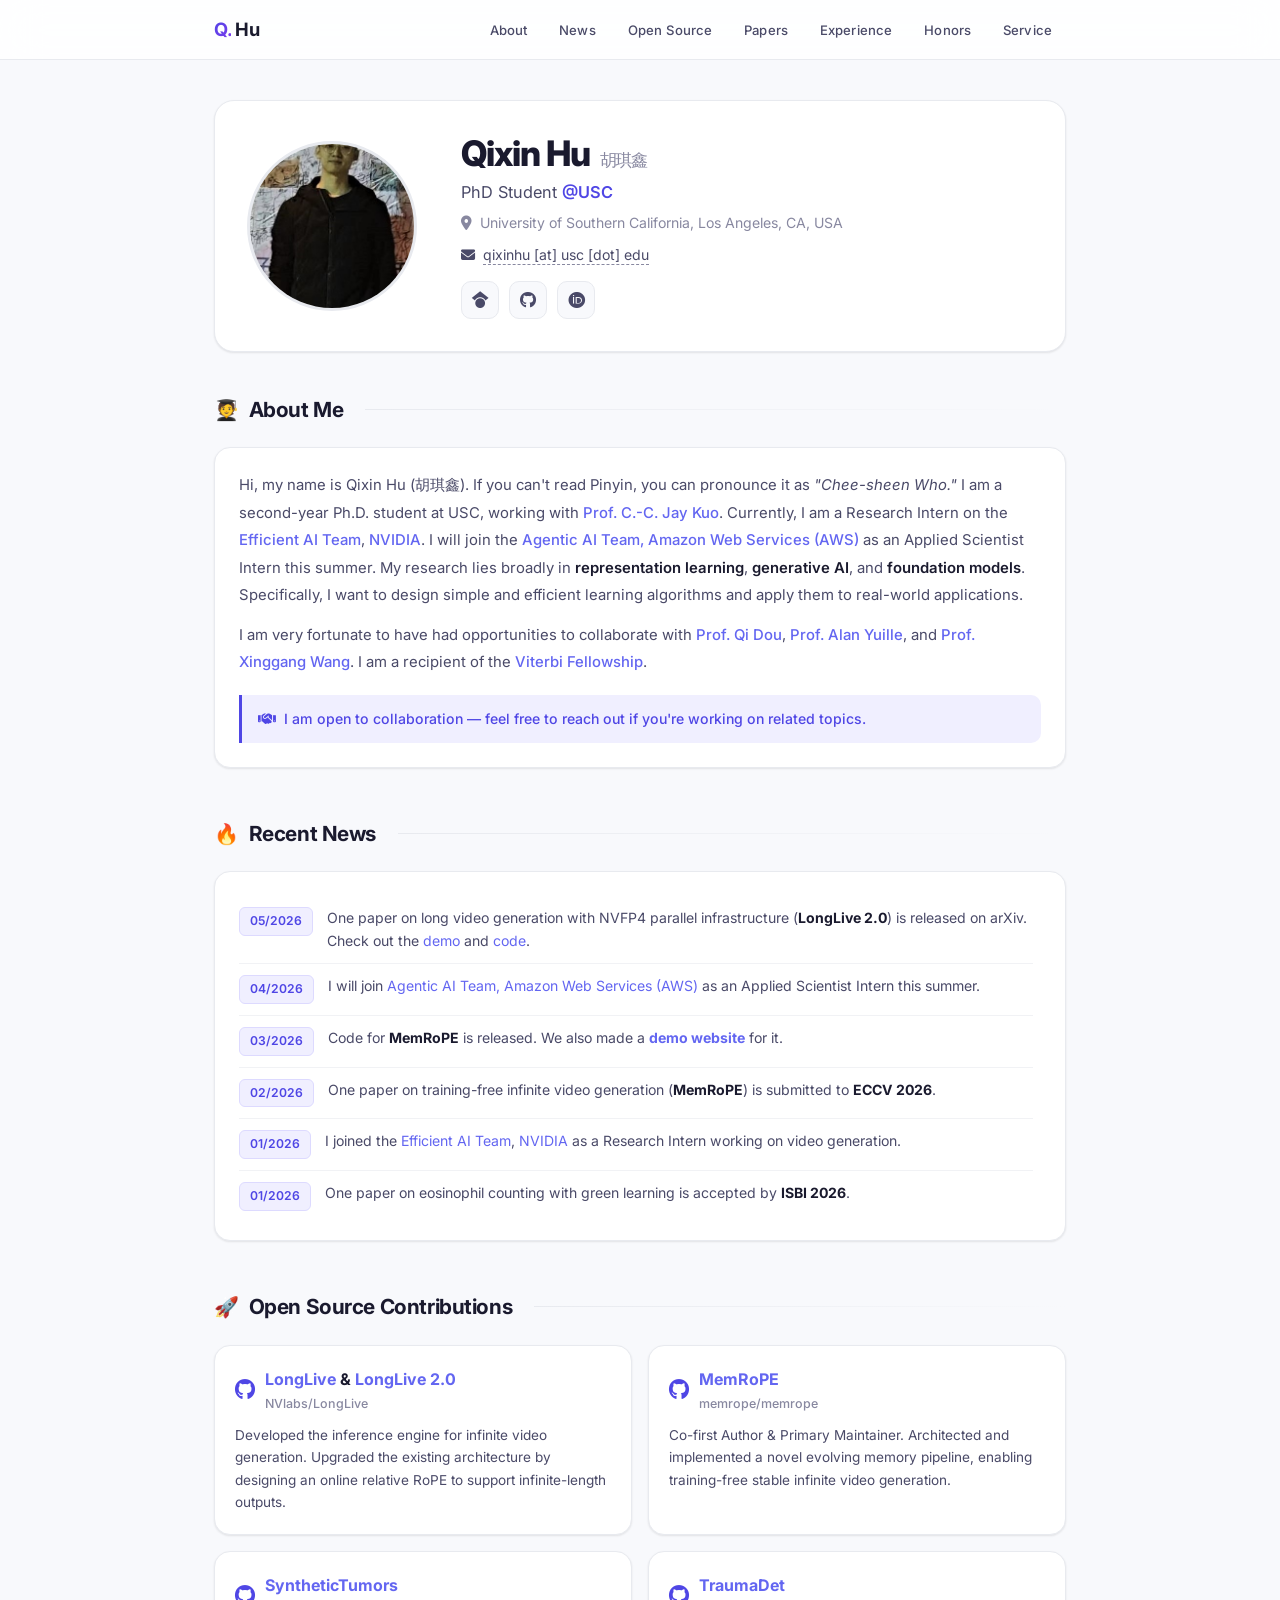
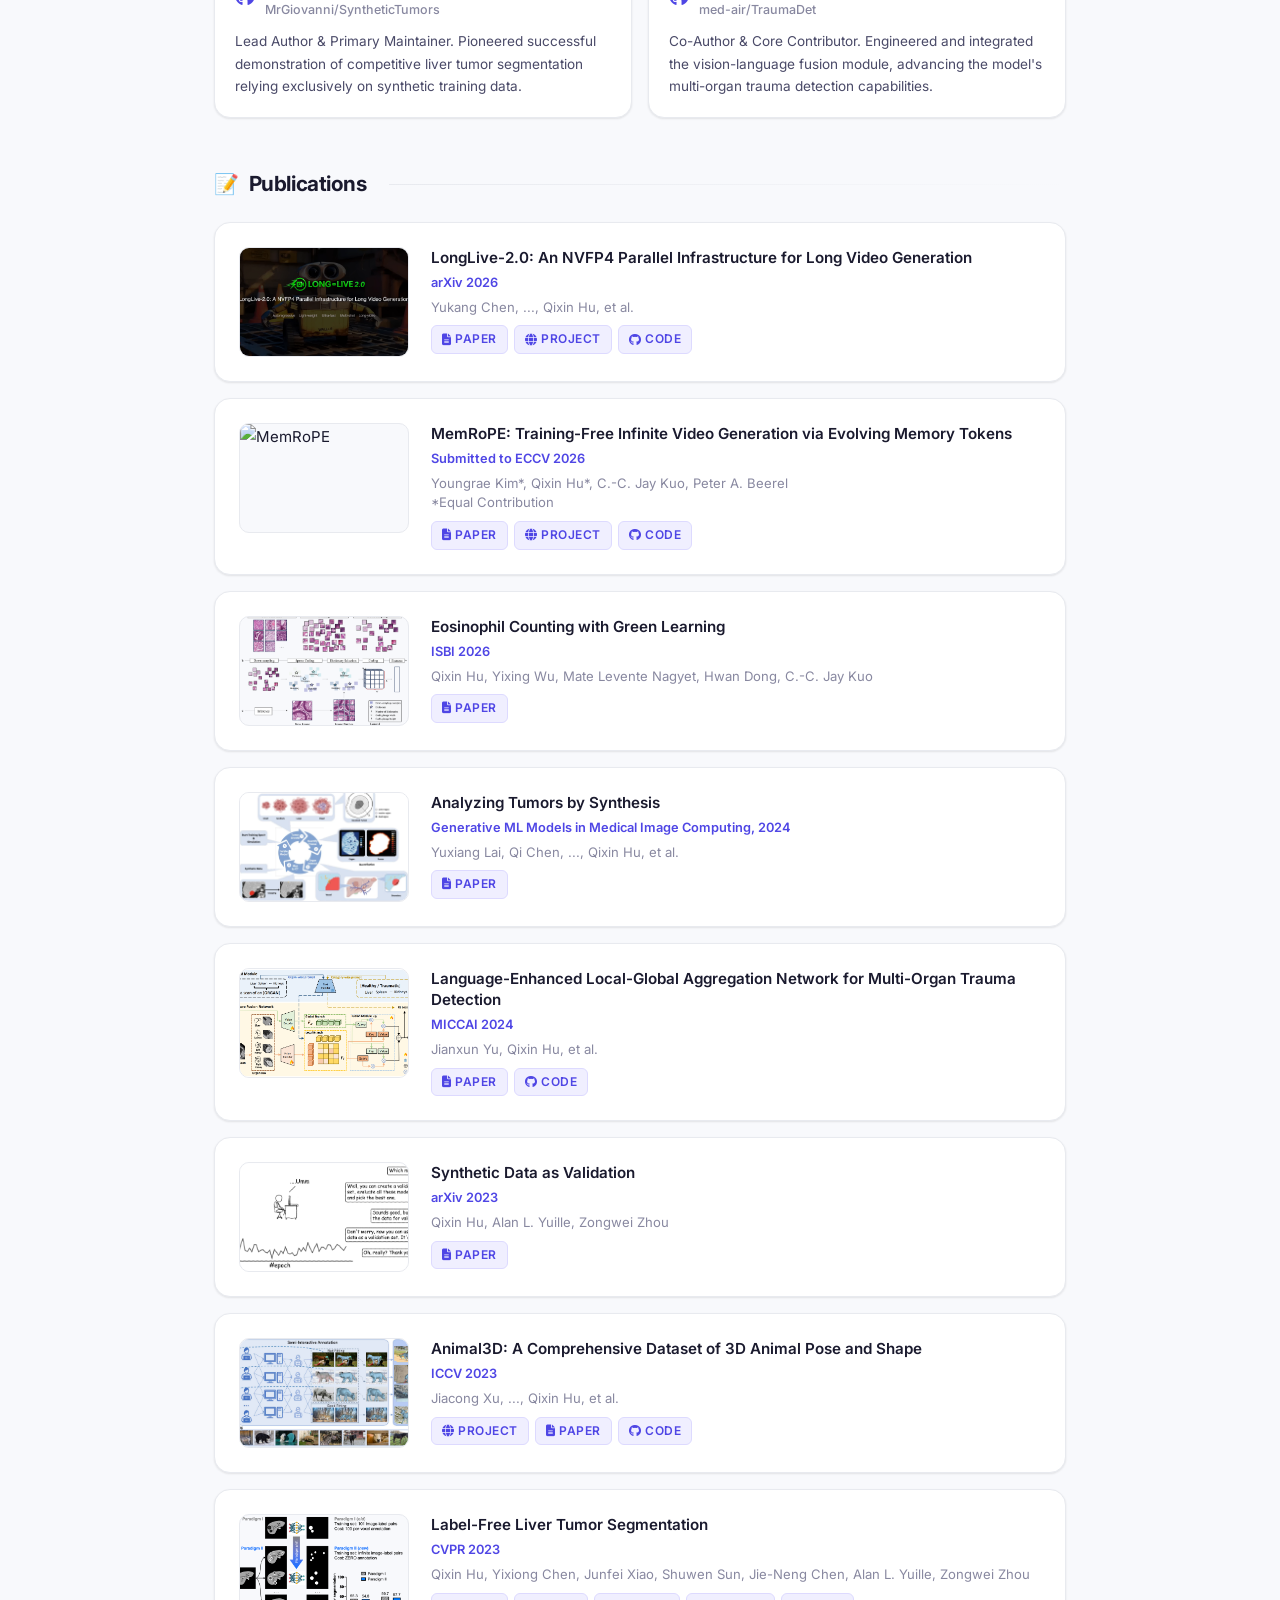
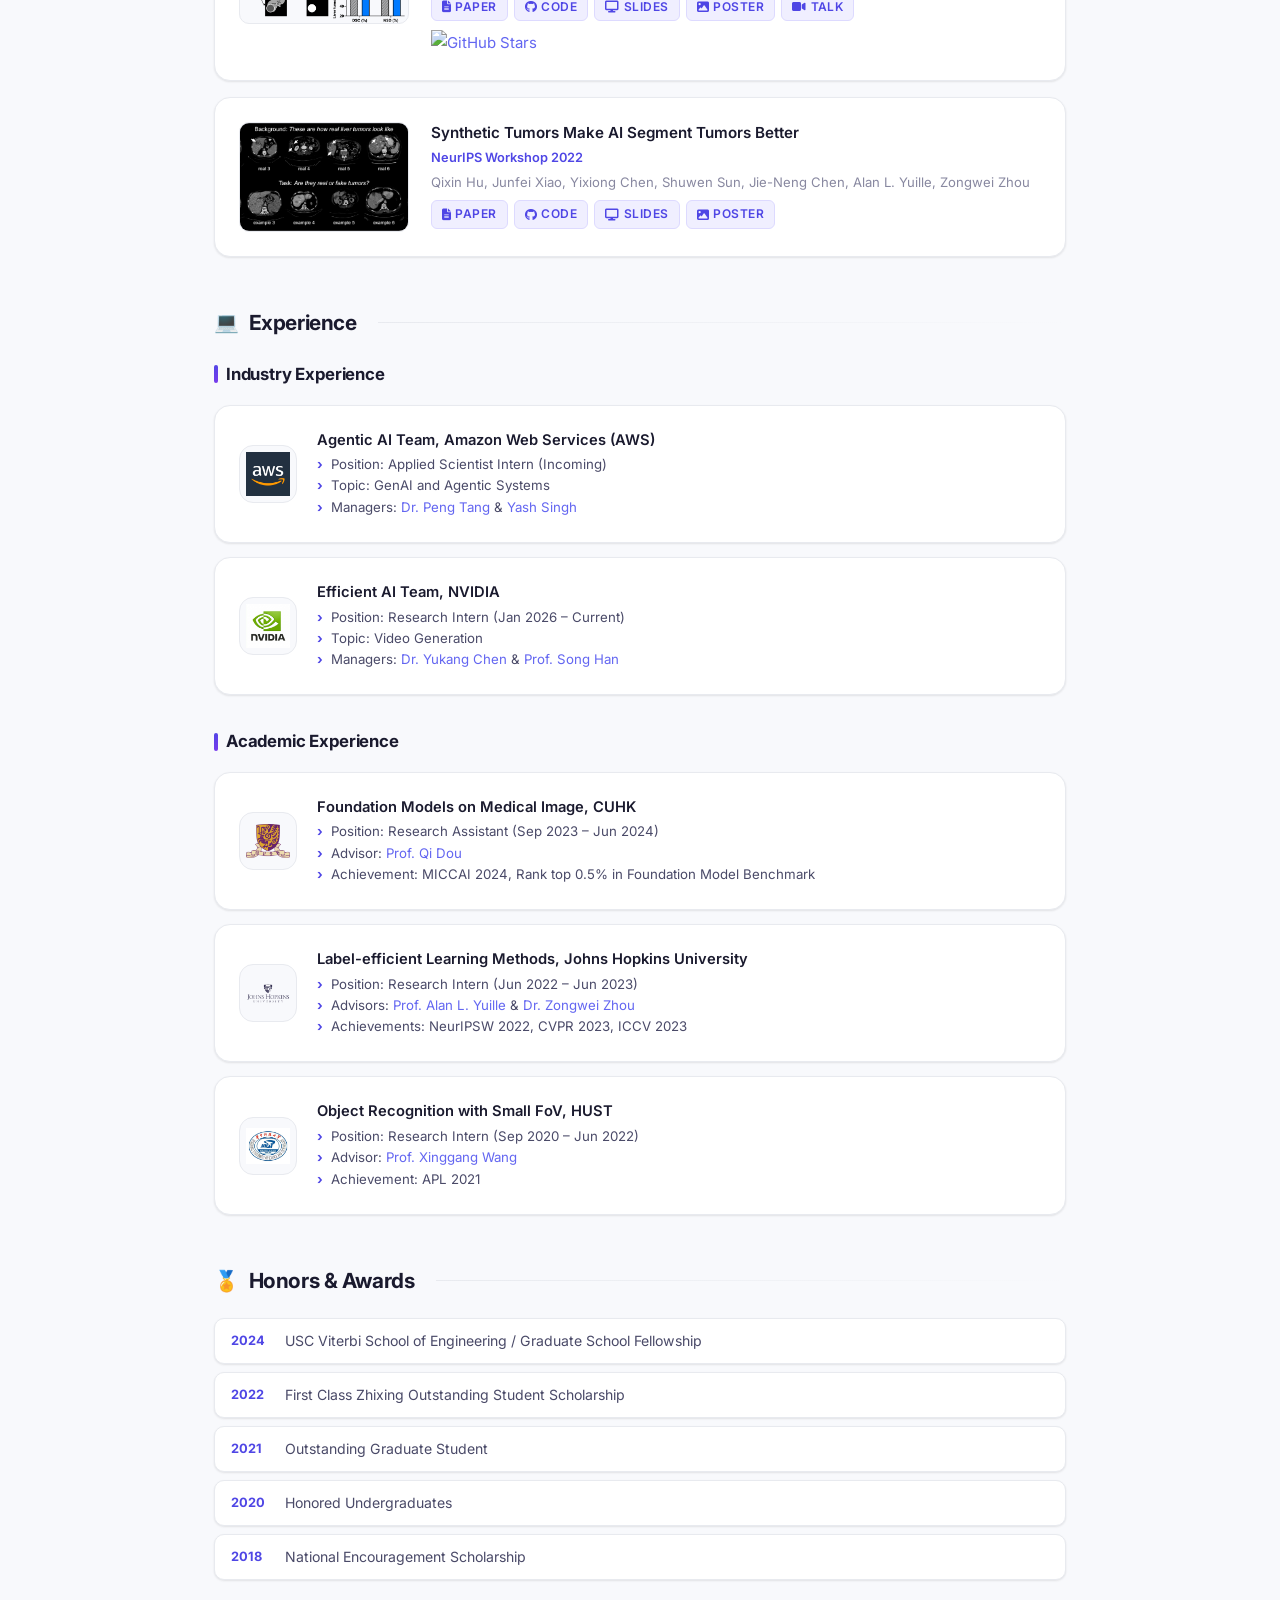
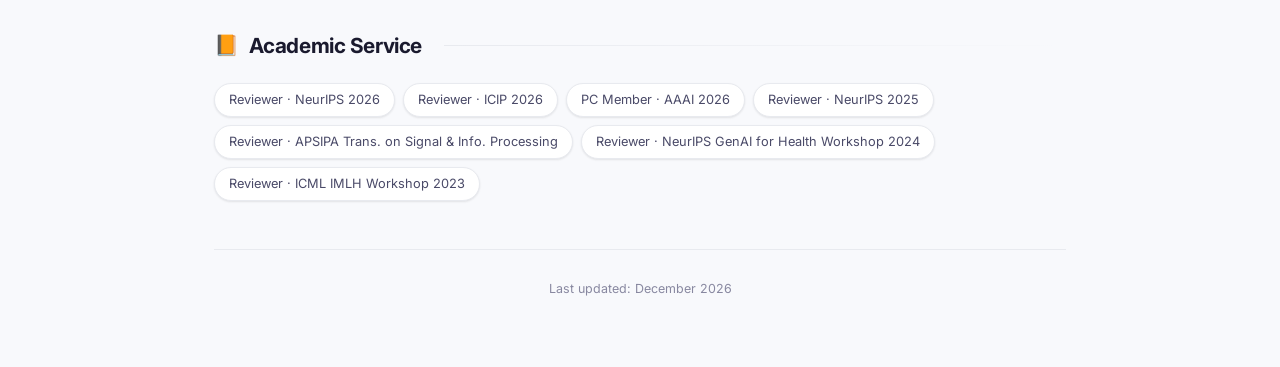
==== index.html @ 75cb8d2a "add LongLive 2.0 to publications, news, and open source Co-Authored-By: Claude Opus 4.7 (1M context)" ====
<!DOCTYPE html>
<html lang="en">

<head>
  <meta charset="UTF-8">
  <meta name="viewport" content="width=device-width, initial-scale=1.0">
  <meta name="google-site-verification" content="w0bXEdhKLOTm7uAHLI6xGfBpJs1huV9Wgl0i_ABXYN8">
  <meta name="keywords" content="胡琪鑫, QIXIN HU, Qixin Hu, qixin hu, Qixin HU,
    约翰霍普金斯大学, Johns Hopkins University, JHU,
    华中科技大学, 华中科技, 华科, Huazhong University of Science and Technology, HUST,
    香港中文大学, 港中文, 中大, The Chinese University of Hong Kong, CUHK,
    南加州大学, 南加州, University of Southern California, USC,
    Los Angeles, CA, USA">
  <meta name="description"
    content="Qixin Hu — PhD Student at USC. Research in representation learning, generative AI, and foundation models.">

  <title>Qixin Hu | 胡琪鑫</title>

  <link rel="icon" type="image/x-icon" href="./assets/images/favicon.ico">
  <link rel="shortcut icon" type="image/x-icon" href="./assets/images/favicon.ico">
  <link rel="stylesheet" href="./assets/css/style.css">
  <link rel="stylesheet" href="https://cdnjs.cloudflare.com/ajax/libs/font-awesome/6.5.1/css/all.min.css">
</head>

<body>

  <!-- ===== NAVIGATION ===== -->
  <nav class="nav">
    <div class="nav-inner">
      <a href="#" class="nav-logo"><span>Q.</span> Hu</a>
      <ul class="nav-links">
        <li><a href="#about">About</a></li>
        <li><a href="#news">News</a></li>
        <li><a href="#opensource">Open Source</a></li>
        <li><a href="#publications">Papers</a></li>
        <li><a href="#experience">Experience</a></li>
        <li><a href="#honors">Honors</a></li>
        <li><a href="#service">Service</a></li>
      </ul>
    </div>
  </nav>

  <!-- ===== MAIN CONTENT ===== -->
  <div class="container">

    <!-- ===== HERO ===== -->
    <header class="hero fade-in">
      <div class="hero-photo-wrapper">
        <img src="./assets/images/me.jpg" alt="Qixin Hu" class="hero-photo">
      </div>
      <div class="hero-info">
        <h1 class="hero-name">Qixin Hu <span class="hero-name-cn">胡琪鑫</span></h1>
        <p class="hero-title">PhD Student <a href="https://viterbischool.usc.edu/" target="_blank">@USC</a></p>
        <p class="hero-affiliation"><i class="fa-solid fa-location-dot"></i>&nbsp; University of Southern California,
          Los Angeles, CA, USA</p>
        <p class="hero-email"><i class="fa-solid fa-envelope"></i>&nbsp; <a href="mailto:qixinhu@usc.edu">qixinhu [at]
            usc [dot] edu</a></p>

        <div class="social-links">
          <a href="https://scholar.google.com/citations?user=EqD5GP8AAAAJ&hl=zh-CN&oi=ao" target="_blank"
            title="Google Scholar">
            <i class="fa-brands fa-google-scholar"></i>
          </a>
          <a href="https://github.com/qixinhu11" target="_blank" title="GitHub">
            <i class="fa-brands fa-github"></i>
          </a>
          <a href="https://orcid.org/0000-0002-7374-2000" target="_blank" title="ORCID">
            <i class="fa-brands fa-orcid"></i>
          </a>
        </div>
      </div>
    </header>

    <!-- ===== ABOUT ME ===== -->
    <section id="about" class="fade-in">
      <h2 class="section-title"><span class="emoji">🧑‍🎓</span> About Me</h2>
      <div class="glass-card">
        <p class="about-text">
          Hi, my name is Qixin Hu (胡琪鑫). If you can't read Pinyin, you can pronounce it as <em>"Chee-sheen Who."</em>
          I am a second-year Ph.D. student at USC, working with
          <strong><a href="https://viterbi.usc.edu/directory/faculty/Kuo/Chung-Chieh" target="_blank">Prof. C.-C. Jay
              Kuo</a></strong>.
          Currently, I am a Research Intern on the <a href="https://research.nvidia.com/labs/eai/"
            target="_blank">Efficient AI Team</a>, <a href="https://www.nvidia.com/" target="_blank">NVIDIA</a>.
          I will join the <strong><a href="https://aws.amazon.com/" target="_blank">Agentic AI Team, Amazon Web Services
              (AWS)</a></strong> as an Applied Scientist Intern this summer.
          My research lies broadly in <strong>representation learning</strong>, <strong>generative AI</strong>, and
          <strong>foundation models</strong>.
          Specifically, I want to design simple and efficient learning algorithms and apply them to real-world
          applications.
        </p>
        <p class="about-text" style="margin-top: 12px;">
          I am very fortunate to have had opportunities to collaborate with
          <strong><a href="https://www.cse.cuhk.edu.hk/~qdou/" target="_blank">Prof. Qi Dou</a></strong>,
          <strong><a href="https://www.cs.jhu.edu/~ayuille/" target="_blank">Prof. Alan Yuille</a></strong>, and
          <strong><a href="https://xwcv.github.io/" target="_blank">Prof. Xinggang Wang</a></strong>.
          I am a recipient of the <strong><a href="https://graduateschool.usc.edu/fellowships/" target="_blank">Viterbi
              Fellowship</a></strong>.
        </p>
        <div class="collaboration-note">
          <i class="fa-solid fa-handshake"></i>&nbsp; I am open to collaboration — feel free to reach out if you're
          working on related topics.
        </div>
      </div>
    </section>

    <!-- ===== NEWS ===== -->
    <section id="news" class="fade-in">
      <h2 class="section-title"><span class="emoji">🔥</span> Recent News</h2>
      <div class="glass-card">
        <div class="news-list stagger">
          <div class="news-item">
            <span class="news-date">05/2026</span>
            <span class="news-content">One paper on long video generation with NVFP4 parallel infrastructure
              (<strong>LongLive 2.0</strong>) is released on arXiv. Check out the
              <a href="https://nvlabs.github.io/LongLive/LongLive2" target="_blank">demo</a> and
              <a href="https://github.com/NVlabs/LongLive" target="_blank">code</a>.</span>
          </div>
          <div class="news-item">
            <span class="news-date">04/2026</span>
            <span class="news-content">I will join <a href="https://aws.amazon.com/" target="_blank">Agentic AI
                Team, Amazon Web Services (AWS)</a> as an Applied Scientist Intern this summer.</span>
          </div>
          <div class="news-item">
            <span class="news-date">03/2026</span>
            <span class="news-content"> Code for <strong>MemRoPE</strong> is released. We also made a <strong><a
                  href="https://memrope.github.io/" target="_blank">demo website</a></strong> for it.</span>
          </div>

          <div class="news-item">
            <span class="news-date">02/2026</span>
            <span class="news-content">One paper on training-free infinite video generation (<strong>MemRoPE</strong>)
              is submitted to <strong>ECCV 2026</strong>.</span>
          </div>
          <div class="news-item">
            <span class="news-date">01/2026</span>
            <span class="news-content">I joined the <a href="https://research.nvidia.com/labs/eai/"
                target="_blank">Efficient AI Team</a>, <a href="https://www.nvidia.com/" target="_blank">NVIDIA</a> as a
              Research Intern working on video generation.</span>
          </div>
          <div class="news-item">
            <span class="news-date">01/2026</span>
            <span class="news-content">One paper on eosinophil counting with green learning is accepted by <strong>ISBI
                2026</strong>.</span>
          </div>
          <div class="news-item">
            <span class="news-date">08/2025</span>
            <span class="news-content">I will serve as the Program Committee of <strong>AAAI 2026</strong>.</span>
          </div>
          <div class="news-item">
            <span class="news-date">05/2025</span>
            <span class="news-content">I will serve as a Reviewer of <strong>NeurIPS 2025</strong>.</span>
          </div>
          <div class="news-item">
            <span class="news-date">03/2025</span>
            <span class="news-content">I will serve as a Reviewer of <strong>APSIPA Transactions on Signal and
                Information Processing</strong>.</span>
          </div>
          <div class="news-item">
            <span class="news-date">12/2024</span>
            <span class="news-content">One paper accepted by <strong>Generative Machine Learning Models in Medical Image
                Computing</strong>.</span>
          </div>
          <div class="news-item">
            <span class="news-date">08/2024</span>
            <span class="news-content">Awarded <a href="https://graduateschool.usc.edu/fellowships/"
                target="_blank"><strong>Viterbi Fellowship</strong></a>.</span>
          </div>
          <div class="news-item">
            <span class="news-date">06/2024</span>
            <span class="news-content">One paper on multi-organ trauma detection via VLM accepted by <strong>MICCAI
                2024</strong>.</span>
          </div>
          <div class="news-item">
            <span class="news-date">07/2023</span>
            <span class="news-content">I will serve as a Reviewer of <strong>ICML Workshop 2023</strong>.</span>
          </div>
          <div class="news-item">
            <span class="news-date">06/2023</span>
            <span class="news-content">One paper on 3D animal datasets accepted by <strong>ICCV 2023</strong>.</span>
          </div>
          <div class="news-item">
            <span class="news-date">04/2023</span>
            <span class="news-content">Code for <a href="https://github.com/MrGiovanni/SyntheticTumors"
                target="_blank"><strong>Synthetic Tumors</strong></a> is released.</span>
          </div>
          <div class="news-item">
            <span class="news-date">03/2023</span>
            <span class="news-content">One paper on label-free liver tumor segmentation accepted by <strong>CVPR
                2023</strong>.</span>
          </div>
        </div>
      </div>
    </section>

    <!-- ===== OPEN SOURCE CONTRIBUTIONS ===== -->
    <section id="opensource" class="fade-in">
      <h2 class="section-title"><span class="emoji">🚀</span> Open Source Contributions</h2>
      <div class="oss-grid stagger">

        <div class="glass-card oss-card">
          <div class="oss-header">
            <i class="fa-brands fa-github oss-icon"></i>
            <div>
              <div class="oss-name"><a href="https://github.com/NVlabs/LongLive" target="_blank">LongLive</a> &amp;
                <a href="https://nvlabs.github.io/LongLive/LongLive2" target="_blank">LongLive 2.0</a>
              </div>
              <div class="oss-repo"><a href="https://github.com/NVlabs/LongLive" target="_blank">NVlabs/LongLive</a>
              </div>
            </div>
          </div>
          <p class="oss-desc">Developed the inference engine for infinite video generation. Upgraded the existing
            architecture by designing an online relative RoPE to support infinite-length outputs.</p>
        </div>

        <div class="glass-card oss-card">
          <div class="oss-header">
            <i class="fa-brands fa-github oss-icon"></i>
            <div>
              <div class="oss-name"><a href="https://memrope.github.io" target="_blank">MemRoPE</a></div>
              <div class="oss-repo"><a href="https://github.com/YoungRaeKimm/MemRoPE"
                  target="_blank">memrope/memrope</a>
              </div>
            </div>
          </div>
          <p class="oss-desc">Co-first Author &amp; Primary Maintainer. Architected and implemented a novel evolving
            memory pipeline, enabling training-free stable infinite video generation.</p>
        </div>

        <div class="glass-card oss-card">
          <div class="oss-header">
            <i class="fa-brands fa-github oss-icon"></i>
            <div>
              <div class="oss-name"><a href="https://github.com/MrGiovanni/SyntheticTumors"
                  target="_blank">SyntheticTumors</a></div>
              <div class="oss-repo"><a href="https://github.com/MrGiovanni/SyntheticTumors"
                  target="_blank">MrGiovanni/SyntheticTumors</a></div>
            </div>
          </div>
          <p class="oss-desc">Lead Author &amp; Primary Maintainer. Pioneered successful demonstration of
            competitive liver tumor segmentation relying exclusively on synthetic training data.</p>
        </div>

        <div class="glass-card oss-card">
          <div class="oss-header">
            <i class="fa-brands fa-github oss-icon"></i>
            <div>
              <div class="oss-name"><a href="https://github.com/med-air/TraumaDet" target="_blank">TraumaDet</a></div>
              <div class="oss-repo"><a href="https://github.com/med-air/TraumaDet" target="_blank">med-air/TraumaDet</a>
              </div>
            </div>
          </div>
          <p class="oss-desc">Co-Author &amp; Core Contributor. Engineered and integrated the vision-language fusion
            module, advancing the model's multi-organ trauma detection capabilities.</p>
        </div>

      </div>
    </section>

    <!-- ===== PUBLICATIONS ===== -->
    <section id="publications" class="fade-in">
      <h2 class="section-title"><span class="emoji">📝</span> Publications</h2>
      <div class="pub-grid stagger">

        <!-- Pub: LongLive 2.0 -->
        <div class="glass-card">
          <div class="pub-card">
            <div class="pub-image-wrapper">
              <img src="assets/images/project/longlive2.0.png" alt="LongLive 2.0">
            </div>
            <div class="pub-info">
              <h3 class="pub-title">LongLive-2.0: An NVFP4 Parallel Infrastructure for Long Video Generation</h3>
              <p class="pub-venue">arXiv 2026</p>
              <p class="pub-authors">Yukang Chen, ..., Qixin Hu, et al.</p>
              <div class="pub-links">
                <a class="pub-link" href="https://huggingface.co/papers/2605.18739" target="_blank"><i
                    class="fa-solid fa-file-lines"></i> Paper</a>
                <a class="pub-link" href="https://nvlabs.github.io/LongLive/LongLive2" target="_blank"><i
                    class="fa-solid fa-globe"></i> Project</a>
                <a class="pub-link" href="https://github.com/NVlabs/LongLive" target="_blank"><i
                    class="fa-brands fa-github"></i> Code</a>
              </div>
            </div>
          </div>
        </div>

        <!-- Pub: MemRoPE -->
        <div class="glass-card">
          <div class="pub-card">
            <div class="pub-image-wrapper">
              <img src="assets/images/project/eccv26_memrope.png" alt="MemRoPE">
            </div>
            <div class="pub-info">
              <h3 class="pub-title">MemRoPE: Training-Free Infinite Video Generation via Evolving Memory Tokens</h3>
              <p class="pub-venue">Submitted to ECCV 2026</p>
              <p class="pub-authors">Youngrae Kim*, Qixin Hu*, C.-C. Jay Kuo, Peter A. Beerel<br>*Equal
                Contribution</p>
              <div class="pub-links">
                <a class="pub-link" href="https://arxiv.org/abs/2603.12513" target="_blank"><i
                    class="fa-solid fa-file-lines"></i> Paper</a>
                <a class="pub-link" href="https://memrope.github.io/" target="_blank"><i class="fa-solid fa-globe"></i>
                  Project</a>
                <a class="pub-link" href="https://github.com/YoungRaeKimm/MemRoPE" target="_blank"><i
                    class="fa-brands fa-github"></i> Code</a>
              </div>
            </div>
          </div>
        </div>

        <!-- Pub: Eosinophil -->
        <div class="glass-card">
          <div class="pub-card">
            <div class="pub-image-wrapper">
              <img src="assets/images/project/isbi26_gl.png" alt="Eosinophil Counting with Green Learning">
            </div>
            <div class="pub-info">
              <h3 class="pub-title">Eosinophil Counting with Green Learning</h3>
              <p class="pub-venue">ISBI 2026</p>
              <p class="pub-authors">Qixin Hu, Yixing Wu, Mate Levente Nagyet, Hwan Dong, C.-C. Jay Kuo</p>
              <div class="pub-links">
                <a class="pub-link" href="" target="_blank"><i class="fa-solid fa-file-lines"></i> Paper</a>
              </div>
            </div>
          </div>
        </div>

        <!-- Pub: Analyzing Tumors by Synthesis -->
        <div class="glass-card">
          <div class="pub-card">
            <div class="pub-image-wrapper">
              <img src="assets/images/project/analysis_by_synthesis.webp" alt="Analyzing Tumors by Synthesis">
            </div>
            <div class="pub-info">
              <h3 class="pub-title">Analyzing Tumors by Synthesis</h3>
              <p class="pub-venue">Generative ML Models in Medical Image Computing, 2024</p>
              <p class="pub-authors">Yuxiang Lai, Qi Chen, ..., Qixin Hu, et al.</p>
              <div class="pub-links">
                <a class="pub-link" href="https://link.springer.com/chapter/10.1007/978-3-031-80965-1_5"
                  target="_blank"><i class="fa-solid fa-file-lines"></i> Paper</a>
              </div>
            </div>
          </div>
        </div>

        <!-- Pub: Trauma Detection -->
        <div class="glass-card">
          <div class="pub-card">
            <div class="pub-image-wrapper">
              <img src="assets/images/project/miccai2024.png" alt="Language-Enhanced Trauma Detection">
            </div>
            <div class="pub-info">
              <h3 class="pub-title">Language-Enhanced Local-Global Aggregation Network for Multi-Organ Trauma Detection
              </h3>
              <p class="pub-venue">MICCAI 2024</p>
              <p class="pub-authors">Jianxun Yu, Qixin Hu, et al.</p>
              <div class="pub-links">
                <a class="pub-link" href="https://papers.miccai.org/miccai-2024/paper/1056_paper.pdf" target="_blank"><i
                    class="fa-solid fa-file-lines"></i> Paper</a>
                <a class="pub-link" href="https://github.com/med-air/TraumaDet" target="_blank"><i
                    class="fa-brands fa-github"></i> Code</a>
              </div>
            </div>
          </div>
        </div>

        <!-- Pub: Synthetic Data as Validation -->
        <div class="glass-card">
          <div class="pub-card">
            <div class="pub-image-wrapper">
              <img src="assets/images/project/syntheticvalidation.png" alt="Synthetic Data as Validation">
            </div>
            <div class="pub-info">
              <h3 class="pub-title">Synthetic Data as Validation</h3>
              <p class="pub-venue">arXiv 2023</p>
              <p class="pub-authors">Qixin Hu, Alan L. Yuille, Zongwei Zhou</p>
              <div class="pub-links">
                <a class="pub-link" href="https://arxiv.org/abs/2310.16052" target="_blank"><i
                    class="fa-solid fa-file-lines"></i> Paper</a>
              </div>
            </div>
          </div>
        </div>

        <!-- Pub: Animal3D -->
        <div class="glass-card">
          <div class="pub-card">
            <div class="pub-image-wrapper">
              <img src="assets/images/project/animal3D.jpg" alt="Animal3D">
            </div>
            <div class="pub-info">
              <h3 class="pub-title">Animal3D: A Comprehensive Dataset of 3D Animal Pose and Shape</h3>
              <p class="pub-venue">ICCV 2023</p>
              <p class="pub-authors">Jiacong Xu, ..., Qixin Hu, et al.</p>
              <div class="pub-links">
                <a class="pub-link" href="https://xujiacong.github.io/Animal3D/" target="_blank"><i
                    class="fa-solid fa-globe"></i> Project</a>
                <a class="pub-link"
                  href="https://openaccess.thecvf.com/content/ICCV2023/papers/Xu_Animal3D_A_Comprehensive_Dataset_of_3D_Animal_Pose_and_Shape_ICCV_2023_paper.pdf"
                  target="_blank"><i class="fa-solid fa-file-lines"></i> Paper</a>
                <a class="pub-link" href="https://github.com/XuJiacong/Animal3D/tree/main" target="_blank"><i
                    class="fa-brands fa-github"></i> Code</a>
              </div>
            </div>
          </div>
        </div>

        <!-- Pub: Label-free Liver Tumor -->
        <div class="glass-card">
          <div class="pub-card">
            <div class="pub-image-wrapper">
              <img src="assets/images/project/paradigm_shift.png" alt="Label-free Liver Tumor Segmentation">
            </div>
            <div class="pub-info">
              <h3 class="pub-title">Label-Free Liver Tumor Segmentation</h3>
              <p class="pub-venue">CVPR 2023</p>
              <p class="pub-authors">Qixin Hu, Yixiong Chen, Junfei Xiao, Shuwen Sun, Jie-Neng Chen, Alan L. Yuille,
                Zongwei Zhou</p>
              <div class="pub-links">
                <a class="pub-link" href="https://arxiv.org/pdf/2303.14869.pdf" target="_blank"><i
                    class="fa-solid fa-file-lines"></i> Paper</a>
                <a class="pub-link" href="https://github.com/MrGiovanni/SyntheticTumors" target="_blank"><i
                    class="fa-brands fa-github"></i> Code</a>
                <a class="pub-link" href="./assets/files/liver_tumor/Synthetic Tumors 10Min.pdf" target="_blank"><i
                    class="fa-solid fa-display"></i> Slides</a>
                <a class="pub-link" href="./assets/files/liver_tumor/poster_mednips.pdf" target="_blank"><i
                    class="fa-solid fa-image"></i> Poster</a>
                <a class="pub-link" href="https://www.youtube.com/watch?v=bJpI9tCTsuA" target="_blank"><i
                    class="fa-solid fa-video"></i> Talk</a>
              </div>
              <div class="pub-stars" style="margin-top: 8px;">
                <a href="https://github.com/MrGiovanni/SyntheticTumors">
                  <img src="https://img.shields.io/github/stars/MrGiovanni/SyntheticTumors.svg?logo=github&label=Stars"
                    alt="GitHub Stars">
                </a>
              </div>
            </div>
          </div>
        </div>

        <!-- Pub: Synthetic Tumors NeurIPSW -->
        <div class="glass-card">
          <div class="pub-card">
            <div class="pub-image-wrapper">
              <img src="assets/images/project/livertumorturing.png"
                alt="Synthetic Tumors Make AI Segment Tumors Better">
            </div>
            <div class="pub-info">
              <h3 class="pub-title">Synthetic Tumors Make AI Segment Tumors Better</h3>
              <p class="pub-venue">NeurIPS Workshop 2022</p>
              <p class="pub-authors">Qixin Hu, Junfei Xiao, Yixiong Chen, Shuwen Sun, Jie-Neng Chen, Alan L. Yuille,
                Zongwei Zhou</p>
              <div class="pub-links">
                <a class="pub-link" href="https://arxiv.org/pdf/2210.14845.pdf" target="_blank"><i
                    class="fa-solid fa-file-lines"></i> Paper</a>
                <a class="pub-link" href="https://github.com/MrGiovanni/SyntheticTumors" target="_blank"><i
                    class="fa-brands fa-github"></i> Code</a>
                <a class="pub-link" href="./assets/files/liver_tumor/Synthetic Tumors 10Min.pdf" target="_blank"><i
                    class="fa-solid fa-display"></i> Slides</a>
                <a class="pub-link" href="./assets/files/liver_tumor/poster_mednips.pdf" target="_blank"><i
                    class="fa-solid fa-image"></i> Poster</a>
              </div>
            </div>
          </div>
        </div>

        <!-- Pub: Speckles -->
        <!--
        <div class="glass-card">
          <div class="pub-card">
            <div class="pub-image-wrapper">
              <img src="assets/images/project/speckle.png" alt="Object Recognition with Speckles">
            </div>
            <div class="pub-info">
              <h3 class="pub-title">Object Recognition for Remarkably Small Field-of-View with Speckles</h3>
              <p class="pub-venue">APL 2021</p>
              <p class="pub-authors">Qixin Hu, Siyan Xu, Xue-wen Chen, Xinggang Wang, Ken Xingze Wang</p>
              <div class="pub-links">
                <a class="pub-link" href="https://aip.scitation.org/doi/abs/10.1063/5.0040343" target="_blank"><i
                    class="fa-solid fa-file-lines"></i> Paper</a>
              </div>
            </div>
          </div>
        </div>
        -->


      </div>
    </section>

    <!-- ===== EXPERIENCE ===== -->
    <section id="experience" class="fade-in">
      <h2 class="section-title"><span class="emoji">💻</span> Experience</h2>

      <h3 class="subsection-title">Industry Experience</h3>
      <div class="exp-grid stagger" style="margin-bottom: 32px;">
        <!-- AWS -->
        <div class="glass-card">
          <div class="exp-card">
            <div class="exp-logo">
              <img src="./assets/images/logo/aws.webp" alt="AWS">
            </div>
            <div class="exp-info">
              <h4 class="exp-institution">
                <a href="https://aws.amazon.com/" target="_blank">Agentic AI Team, Amazon Web Services (AWS)</a>
              </h4>
              <ul class="exp-details">
                <li>Position: Applied Scientist Intern (Incoming)</li>
                <li>Topic: GenAI and Agentic Systems</li>
                <li>Managers: <a href="https://ppengttang.github.io/" target="_blank">Dr. Peng Tang</a> & <a
                    href="https://www.linkedin.com/in/kunwar-yashraj-singh-62ba5552/" target="_blank">Yash Singh</a>
                </li>
              </ul>
            </div>
          </div>
        </div>
        <!-- NVIDIA -->
        <div class="glass-card">
          <div class="exp-card">
            <div class="exp-logo">
              <img src="./assets/images/logo/nvidia.png" alt="NVIDIA">
            </div>
            <div class="exp-info">
              <h4 class="exp-institution">
                <a href="https://research.nvidia.com/labs/eai/" target="_blank">Efficient AI Team</a>, <a
                  href="https://www.nvidia.com/" target="_blank">NVIDIA</a>
              </h4>
              <ul class="exp-details">
                <li>Position: Research Intern (Jan 2026 – Current)</li>
                <li>Topic: Video Generation</li>
                <li>Managers: <a href="https://yukangchen.com/" target="_blank">Dr. Yukang Chen</a> & <a
                    href="https://hanlab.mit.edu/songhan" target="_blank">Prof. Song Han</a></li>
              </ul>
            </div>
          </div>
        </div>
      </div>

      <h3 class="subsection-title">Academic Experience</h3>
      <div class="exp-grid stagger">

        <!-- CUHK -->
        <div class="glass-card">
          <div class="exp-card">
            <div class="exp-logo">
              <img src="./assets/images/logo/cuhk.png" alt="CUHK">
            </div>
            <div class="exp-info">
              <h4 class="exp-institution">
                <a href="https://www.cuhk.edu.hk/" target="_blank">Foundation Models on Medical Image, CUHK</a>
              </h4>
              <ul class="exp-details">
                <li>Position: Research Assistant (Sep 2023 – Jun 2024)</li>
                <li>Advisor: <a href="http://www.cse.cuhk.edu.hk/~qdou" target="_blank">Prof. Qi Dou</a></li>
                <li>Achievement: MICCAI 2024, Rank top 0.5% in Foundation Model Benchmark</li>
              </ul>
            </div>
          </div>
        </div>

        <!-- JHU -->
        <div class="glass-card">
          <div class="exp-card">
            <div class="exp-logo">
              <img src="./assets/images/logo/jhu.png" alt="JHU">
            </div>
            <div class="exp-info">
              <h4 class="exp-institution">
                <a href="https://www.cs.jhu.edu/" target="_blank">Label-efficient Learning Methods, Johns Hopkins
                  University</a>
              </h4>
              <ul class="exp-details">
                <li>Position: Research Intern (Jun 2022 – Jun 2023)</li>
                <li>Advisors: <a href="https://www.cs.jhu.edu/~ayuille/" target="_blank">Prof. Alan L. Yuille</a> & <a
                    href="https://www.zongweiz.com/" target="_blank">Dr. Zongwei Zhou</a></li>
                <li>Achievements: NeurIPSW 2022, CVPR 2023, ICCV 2023</li>
              </ul>
            </div>
          </div>
        </div>

        <!-- HUST - EIC -->
        <div class="glass-card">
          <div class="exp-card">
            <div class="exp-logo">
              <img src="./assets/images/logo/hust.jpeg" alt="HUST">
            </div>
            <div class="exp-info">
              <h4 class="exp-institution">
                <a href="http://english.phys.hust.edu.cn/" target="_blank">Object Recognition with Small FoV, HUST</a>
              </h4>
              <ul class="exp-details">
                <li>Position: Research Intern (Sep 2020 – Jun 2022)</li>
                <li>Advisor: <a href="https://xwcv.github.io/" target="_blank">Prof. Xinggang Wang</a></li>
                <li>Achievement: APL 2021</li>
              </ul>
            </div>
          </div>
        </div>

      </div>
    </section>

    <!-- ===== HONORS ===== -->
    <section id="honors" class="fade-in">
      <h2 class="section-title"><span class="emoji">🏅</span> Honors & Awards</h2>
      <ul class="honors-list stagger">
        <li><span class="honor-year">2024</span> USC Viterbi School of Engineering / Graduate School Fellowship</li>
        <li><span class="honor-year">2022</span> First Class Zhixing Outstanding Student Scholarship</li>
        <li><span class="honor-year">2021</span> Outstanding Graduate Student</li>
        <li><span class="honor-year">2020</span> Honored Undergraduates</li>
        <li><span class="honor-year">2018</span> National Encouragement Scholarship</li>
      </ul>
    </section>

    <!-- ===== ACADEMIC SERVICE ===== -->
    <section id="service" class="fade-in">
      <h2 class="section-title"><span class="emoji">📙</span> Academic Service</h2>
      <div class="service-tags stagger">
        <span class="service-tag">Reviewer · NeurIPS 2026</span>
        <span class="service-tag">Reviewer · ICIP 2026</span>
        <span class="service-tag">PC Member · AAAI 2026</span>
        <span class="service-tag">Reviewer · NeurIPS 2025</span>
        <span class="service-tag">Reviewer · APSIPA Trans. on Signal & Info. Processing</span>
        <span class="service-tag">Reviewer · NeurIPS GenAI for Health Workshop 2024</span>
        <span class="service-tag">Reviewer · ICML IMLH Workshop 2023</span>
      </div>
    </section>

    <!-- ===== FOOTER ===== -->
    <footer class="footer fade-in">
      <p>Last updated: <span id="last-updated"></span></p>
    </footer>

  </div>

  <!-- ===== SCROLL ANIMATION SCRIPT ===== -->
  <script>
    document.addEventListener('DOMContentLoaded', () => {
      const observer = new IntersectionObserver((entries) => {
        entries.forEach(entry => {
          if (entry.isIntersecting) {
            entry.target.classList.add('visible');
          }
        });
      }, { threshold: 0.08, rootMargin: '0px 0px -40px 0px' });

      const months = ['January', 'February', 'March', 'April', 'May', 'June', 'July', 'August', 'September', 'October', 'November', 'December'];
      const d = new Date(document.lastModified);
      document.getElementById('last-updated').textContent = months[d.getMonth()] + ' ' + d.getFullYear();

      document.querySelectorAll('.fade-in, .stagger').forEach(el => observer.observe(el));
    });
  </script>

</body>

</html>
---- assets/css/style.css ----
/* ============================================
   QIXIN HU — Personal Website Stylesheet
   Clean White Theme with Modern Accents
   ============================================ */

/* ---- Google Fonts ---- */
@import url('https://fonts.googleapis.com/css2?family=Inter:wght@300;400;500;600;700;800&display=swap');

/* ---- CSS Custom Properties ---- */
:root {
  --bg-primary: #ffffff;
  --bg-secondary: #f8f9fc;
  --bg-card: #ffffff;
  --bg-card-hover: #ffffff;
  --border-card: #e8eaef;
  --border-card-hover: rgba(99, 102, 241, 0.35);

  --text-primary: #1a1a2e;
  --text-secondary: #4a4a68;
  --text-muted: #8888a0;

  --accent: #4f46e5;
  --accent-light: #6366f1;
  --accent-glow: rgba(99, 102, 241, 0.15);
  --accent-gradient: linear-gradient(135deg, #4f46e5 0%, #7c3aed 100%);

  --tag-bg: #f0efff;
  --tag-border: #dddaff;
  --tag-text: #4f46e5;

  --font-main: 'Inter', -apple-system, BlinkMacSystemFont, 'Segoe UI', sans-serif;
  --radius: 16px;
  --radius-sm: 10px;
  --transition: 0.3s cubic-bezier(0.4, 0, 0.2, 1);
  --max-width: 900px;
  --nav-height: 60px;

  --shadow-sm: 0 1px 3px rgba(0, 0, 0, 0.04), 0 1px 2px rgba(0, 0, 0, 0.06);
  --shadow-md: 0 4px 16px rgba(0, 0, 0, 0.06);
  --shadow-lg: 0 8px 32px rgba(0, 0, 0, 0.08);
}

/* ---- Reset & Base ---- */
*,
*::before,
*::after {
  margin: 0;
  padding: 0;
  box-sizing: border-box;
}

html {
  scroll-behavior: smooth;
  scroll-padding-top: calc(var(--nav-height) + 24px);
}

body {
  font-family: var(--font-main);
  background: var(--bg-secondary);
  color: var(--text-primary);
  line-height: 1.7;
  font-size: 15px;
  -webkit-font-smoothing: antialiased;
  -moz-osx-font-smoothing: grayscale;
  overflow-x: hidden;
}

a {
  color: var(--accent-light);
  text-decoration: none;
  transition: color var(--transition);
}
a:hover {
  color: var(--accent);
}

img {
  max-width: 100%;
  display: block;
}

::selection {
  background: var(--accent);
  color: #fff;
}

/* ---- Navigation ---- */
.nav {
  position: fixed;
  top: 0;
  left: 0;
  right: 0;
  height: var(--nav-height);
  background: rgba(255, 255, 255, 0.85);
  backdrop-filter: blur(20px);
  -webkit-backdrop-filter: blur(20px);
  border-bottom: 1px solid var(--border-card);
  z-index: 1000;
  display: flex;
  align-items: center;
  justify-content: center;
}

.nav-inner {
  width: 100%;
  max-width: var(--max-width);
  padding: 0 24px;
  display: flex;
  align-items: center;
  justify-content: space-between;
}

.nav-logo {
  font-weight: 700;
  font-size: 1.15rem;
  color: var(--text-primary);
  letter-spacing: -0.02em;
}
.nav-logo span {
  background: var(--accent-gradient);
  -webkit-background-clip: text;
  -webkit-text-fill-color: transparent;
  background-clip: text;
}

.nav-links {
  display: flex;
  gap: 4px;
  list-style: none;
}

.nav-links a {
  color: var(--text-secondary);
  font-size: 0.82rem;
  font-weight: 500;
  padding: 6px 14px;
  border-radius: 8px;
  transition: all var(--transition);
  letter-spacing: 0.01em;
}
.nav-links a:hover {
  color: var(--accent);
  background: var(--tag-bg);
}

/* ---- Main Container ---- */
.container {
  position: relative;
  z-index: 1;
  max-width: var(--max-width);
  margin: 0 auto;
  padding: calc(var(--nav-height) + 40px) 24px 60px;
}

/* ---- Section Styles ---- */
section {
  margin-bottom: 48px;
}

.section-title {
  font-size: 1.3rem;
  font-weight: 700;
  color: var(--text-primary);
  margin-bottom: 20px;
  display: flex;
  align-items: center;
  gap: 10px;
  letter-spacing: -0.02em;
}
.section-title .emoji {
  font-size: 1.25rem;
}
.section-title::after {
  content: '';
  flex: 1;
  height: 1px;
  background: linear-gradient(to right, var(--border-card), transparent);
  margin-left: 12px;
}

.subsection-title {
  font-size: 1.05rem;
  font-weight: 700;
  color: var(--text-primary);
  margin-top: 12px;
  margin-bottom: 16px;
  display: flex;
  align-items: center;
  gap: 8px;
  letter-spacing: -0.01em;
}

.subsection-title::before {
  content: '';
  width: 4px;
  height: 18px;
  background: var(--accent-gradient);
  border-radius: 2px;
}

/* ---- Glass Card ---- */
.glass-card {
  background: var(--bg-card);
  border: 1px solid var(--border-card);
  border-radius: var(--radius);
  padding: 24px;
  box-shadow: var(--shadow-sm);
  transition: all var(--transition);
}
.glass-card:hover {
  border-color: var(--border-card-hover);
  box-shadow: var(--shadow-md);
  transform: translateY(-2px);
}

/* ---- Hero Section ---- */
.hero {
  display: flex;
  align-items: center;
  gap: 44px;
  margin-bottom: 40px;
  padding: 32px;
  background: var(--bg-card);
  border: 1px solid var(--border-card);
  border-radius: 20px;
  box-shadow: var(--shadow-sm);
}

.hero-photo-wrapper {
  flex-shrink: 0;
  position: relative;
}

.hero-photo {
  width: 170px;
  height: 170px;
  border-radius: 50%;
  object-fit: cover;
  border: 3px solid var(--border-card);
  transition: all var(--transition);
}
.hero-photo-wrapper::after {
  content: '';
  position: absolute;
  inset: -4px;
  border-radius: 50%;
  background: var(--accent-gradient);
  opacity: 0;
  z-index: -1;
  transition: opacity var(--transition);
}
.hero-photo-wrapper:hover::after {
  opacity: 0.4;
}
.hero-photo-wrapper:hover .hero-photo {
  border-color: transparent;
}

.hero-info {
  flex: 1;
}

.hero-name {
  font-size: 2.2rem;
  font-weight: 800;
  letter-spacing: -0.03em;
  line-height: 1.15;
  margin-bottom: 4px;
  color: var(--text-primary);
}
.hero-name-cn {
  font-size: 1.05rem;
  color: var(--text-muted);
  font-weight: 400;
  margin-left: 4px;
}

.hero-title {
  font-size: 1.02rem;
  color: var(--text-secondary);
  margin-top: 6px;
  font-weight: 400;
}
.hero-title a {
  font-weight: 600;
  color: var(--accent);
}

.hero-affiliation {
  color: var(--text-muted);
  font-size: 0.88rem;
  margin-top: 4px;
}

.hero-email {
  color: var(--text-secondary);
  font-size: 0.88rem;
  margin-top: 8px;
}
.hero-email a {
  color: var(--text-secondary);
  border-bottom: 1px dashed var(--text-muted);
  padding-bottom: 1px;
}
.hero-email a:hover {
  color: var(--accent);
  border-color: var(--accent);
}

/* Social Icons */
.social-links {
  display: flex;
  gap: 10px;
  margin-top: 14px;
}
.social-links a {
  display: flex;
  align-items: center;
  justify-content: center;
  width: 38px;
  height: 38px;
  border-radius: 10px;
  background: var(--bg-secondary);
  border: 1px solid var(--border-card);
  color: var(--text-secondary);
  font-size: 1.05rem;
  transition: all var(--transition);
}
.social-links a:hover {
  background: var(--accent);
  border-color: var(--accent);
  color: #fff;
  transform: translateY(-2px);
  box-shadow: 0 4px 12px var(--accent-glow);
}

/* ---- About Section ---- */
.about-text {
  color: var(--text-secondary);
  line-height: 1.85;
  font-size: 0.93rem;
}
.about-text strong,
.about-text b {
  color: var(--text-primary);
  font-weight: 600;
}
.about-text a {
  font-weight: 500;
}

.collaboration-note {
  margin-top: 18px;
  padding: 12px 16px;
  border-left: 3px solid var(--accent);
  background: var(--tag-bg);
  border-radius: 0 var(--radius-sm) var(--radius-sm) 0;
  color: var(--accent);
  font-size: 0.88rem;
  font-weight: 500;
}

/* ---- News Section ---- */
.news-list {
  max-height: 320px;
  overflow-y: auto;
  padding-right: 8px;
}
.news-list::-webkit-scrollbar {
  width: 4px;
}
.news-list::-webkit-scrollbar-track {
  background: transparent;
}
.news-list::-webkit-scrollbar-thumb {
  background: var(--border-card);
  border-radius: 4px;
}

.news-item {
  display: flex;
  align-items: flex-start;
  gap: 14px;
  padding: 11px 0;
  border-bottom: 1px solid #f1f2f5;
}
.news-item:last-child {
  border-bottom: none;
}

.news-date {
  flex-shrink: 0;
  font-size: 0.76rem;
  font-weight: 600;
  color: var(--tag-text);
  background: var(--tag-bg);
  padding: 3px 10px;
  border-radius: 6px;
  border: 1px solid var(--tag-border);
  min-width: 72px;
  text-align: center;
  white-space: nowrap;
}

.news-content {
  color: var(--text-secondary);
  font-size: 0.88rem;
  line-height: 1.6;
}
.news-content strong {
  color: var(--text-primary);
}

/* ---- Publications Section ---- */
.pub-grid {
  display: flex;
  flex-direction: column;
  gap: 16px;
}

.pub-card {
  display: flex;
  gap: 22px;
  align-items: flex-start;
}

.pub-image-wrapper {
  flex-shrink: 0;
  width: 170px;
  height: 110px;
  border-radius: var(--radius-sm);
  overflow: hidden;
  border: 1px solid var(--border-card);
  background: var(--bg-secondary);
}
.pub-image-wrapper img {
  width: 100%;
  height: 100%;
  object-fit: cover;
  transition: transform var(--transition);
}
.glass-card:hover .pub-image-wrapper img {
  transform: scale(1.05);
}

.pub-info {
  flex: 1;
  min-width: 0;
}

.pub-title {
  font-size: 0.95rem;
  font-weight: 600;
  color: var(--text-primary);
  line-height: 1.4;
  margin-bottom: 4px;
}

.pub-venue {
  font-size: 0.8rem;
  font-weight: 600;
  color: var(--accent);
  margin-bottom: 4px;
}

.pub-authors {
  font-size: 0.82rem;
  color: var(--text-muted);
  line-height: 1.5;
  margin-bottom: 8px;
}

.pub-links {
  display: flex;
  flex-wrap: wrap;
  gap: 6px;
  align-items: center;
}

.pub-link {
  display: inline-flex;
  align-items: center;
  gap: 4px;
  font-size: 0.75rem;
  font-weight: 600;
  color: var(--tag-text);
  padding: 3px 10px;
  border-radius: 6px;
  background: var(--tag-bg);
  border: 1px solid var(--tag-border);
  transition: all var(--transition);
  text-transform: uppercase;
  letter-spacing: 0.04em;
}
.pub-link:hover {
  background: var(--accent);
  border-color: var(--accent);
  color: #fff;
}

.pub-stars {
  display: inline-flex;
  align-items: center;
  gap: 6px;
}
.pub-stars img {
  height: 20px;
  display: inline;
  vertical-align: middle;
}

/* ---- Open Source Section ---- */
.oss-grid {
  display: grid;
  grid-template-columns: repeat(2, 1fr);
  gap: 16px;
}

.oss-card {
  padding: 20px;
}

.oss-header {
  display: flex;
  align-items: center;
  gap: 10px;
  margin-bottom: 10px;
}

.oss-name {
  font-size: 1rem;
  font-weight: 700;
  color: var(--text-primary);
}

.oss-repo {
  font-size: 0.78rem;
  color: var(--text-muted);
  font-weight: 500;
}
.oss-repo a {
  color: var(--text-muted);
}
.oss-repo a:hover {
  color: var(--accent);
}

.oss-desc {
  font-size: 0.85rem;
  color: var(--text-secondary);
  line-height: 1.65;
}

.oss-icon {
  font-size: 1.3rem;
  color: var(--accent);
}

/* ---- Experience Section ---- */
.exp-grid {
  display: flex;
  flex-direction: column;
  gap: 14px;
}

.exp-card {
  display: flex;
  gap: 20px;
  align-items: center;
}

.exp-logo {
  flex-shrink: 0;
  width: 58px;
  height: 58px;
  border-radius: 14px;
  background: var(--bg-secondary);
  display: flex;
  align-items: center;
  justify-content: center;
  overflow: hidden;
  border: 1px solid var(--border-card);
}
.exp-logo img {
  max-width: 44px;
  max-height: 44px;
  object-fit: contain;
}

.exp-info {
  flex: 1;
}

.exp-institution {
  font-size: 0.92rem;
  font-weight: 600;
  color: var(--text-primary);
  line-height: 1.4;
}
.exp-institution a {
  color: var(--text-primary);
}
.exp-institution a:hover {
  color: var(--accent);
}

.exp-details {
  list-style: none;
  margin-top: 4px;
}
.exp-details li {
  font-size: 0.83rem;
  color: var(--text-secondary);
  line-height: 1.6;
  position: relative;
  padding-left: 14px;
}
.exp-details li::before {
  content: '›';
  position: absolute;
  left: 0;
  color: var(--accent);
  font-weight: 700;
}

/* ---- Honors Section ---- */
.honors-list {
  list-style: none;
  display: flex;
  flex-direction: column;
  gap: 8px;
}
.honors-list li {
  display: flex;
  align-items: center;
  gap: 12px;
  font-size: 0.88rem;
  color: var(--text-secondary);
  padding: 10px 16px;
  background: var(--bg-card);
  border: 1px solid var(--border-card);
  border-radius: var(--radius-sm);
  box-shadow: var(--shadow-sm);
  transition: all var(--transition);
}
.honors-list li:hover {
  border-color: var(--border-card-hover);
  box-shadow: var(--shadow-md);
}

.honor-year {
  font-weight: 700;
  color: var(--accent);
  font-size: 0.8rem;
  flex-shrink: 0;
  min-width: 42px;
}

/* ---- Academic Service Section ---- */
.service-tags {
  display: flex;
  flex-wrap: wrap;
  gap: 8px;
}
.service-tag {
  display: inline-block;
  font-size: 0.8rem;
  color: var(--text-secondary);
  padding: 7px 14px;
  background: var(--bg-card);
  border: 1px solid var(--border-card);
  border-radius: 20px;
  box-shadow: var(--shadow-sm);
  transition: all var(--transition);
  line-height: 1.4;
}
.service-tag:hover {
  border-color: var(--border-card-hover);
  color: var(--accent);
  box-shadow: var(--shadow-md);
}

/* ---- Footer ---- */
.footer {
  text-align: center;
  padding: 28px 0 8px;
  border-top: 1px solid var(--border-card);
  margin-top: 40px;
}
.footer p {
  font-size: 0.78rem;
  color: var(--text-muted);
}

/* ---- Animations ---- */
.fade-in {
  opacity: 0;
  transform: translateY(20px);
  transition: opacity 0.6s ease-out, transform 0.6s ease-out;
}
.fade-in.visible {
  opacity: 1;
  transform: translateY(0);
}

/* Staggered children */
.stagger > * {
  opacity: 0;
  transform: translateY(14px);
  transition: opacity 0.5s ease-out, transform 0.5s ease-out;
}
.stagger.visible > *:nth-child(1) { transition-delay: 0s; }
.stagger.visible > *:nth-child(2) { transition-delay: 0.05s; }
.stagger.visible > *:nth-child(3) { transition-delay: 0.1s; }
.stagger.visible > *:nth-child(4) { transition-delay: 0.15s; }
.stagger.visible > *:nth-child(5) { transition-delay: 0.2s; }
.stagger.visible > *:nth-child(6) { transition-delay: 0.25s; }
.stagger.visible > *:nth-child(7) { transition-delay: 0.3s; }
.stagger.visible > *:nth-child(8) { transition-delay: 0.35s; }
.stagger.visible > *:nth-child(9) { transition-delay: 0.4s; }
.stagger.visible > *:nth-child(10) { transition-delay: 0.45s; }
.stagger.visible > *:nth-child(11) { transition-delay: 0.5s; }
.stagger.visible > * {
  opacity: 1;
  transform: translateY(0);
}

/* ---- Responsive ---- */
@media (max-width: 768px) {
  .hero {
    flex-direction: column;
    text-align: center;
    gap: 24px;
    padding: 24px;
  }
  .hero-photo {
    width: 130px;
    height: 130px;
  }
  .hero-name {
    font-size: 1.7rem;
  }
  .social-links {
    justify-content: center;
  }
  .pub-card {
    flex-direction: column;
    gap: 12px;
  }
  .pub-image-wrapper {
    width: 100%;
    height: 170px;
  }
  .exp-card {
    flex-direction: column;
    align-items: flex-start;
    gap: 12px;
  }
  .oss-grid {
    grid-template-columns: 1fr;
  }
  .nav-links {
    gap: 2px;
  }
  .nav-links a {
    font-size: 0.72rem;
    padding: 5px 8px;
  }
  .container {
    padding-left: 16px;
    padding-right: 16px;
  }
}

@media (max-width: 480px) {
  .nav-logo {
    font-size: 0.95rem;
  }
  .nav-links a {
    font-size: 0.68rem;
    padding: 4px 5px;
  }
  .hero-name {
    font-size: 1.4rem;
  }
  .section-title {
    font-size: 1.1rem;
  }
}
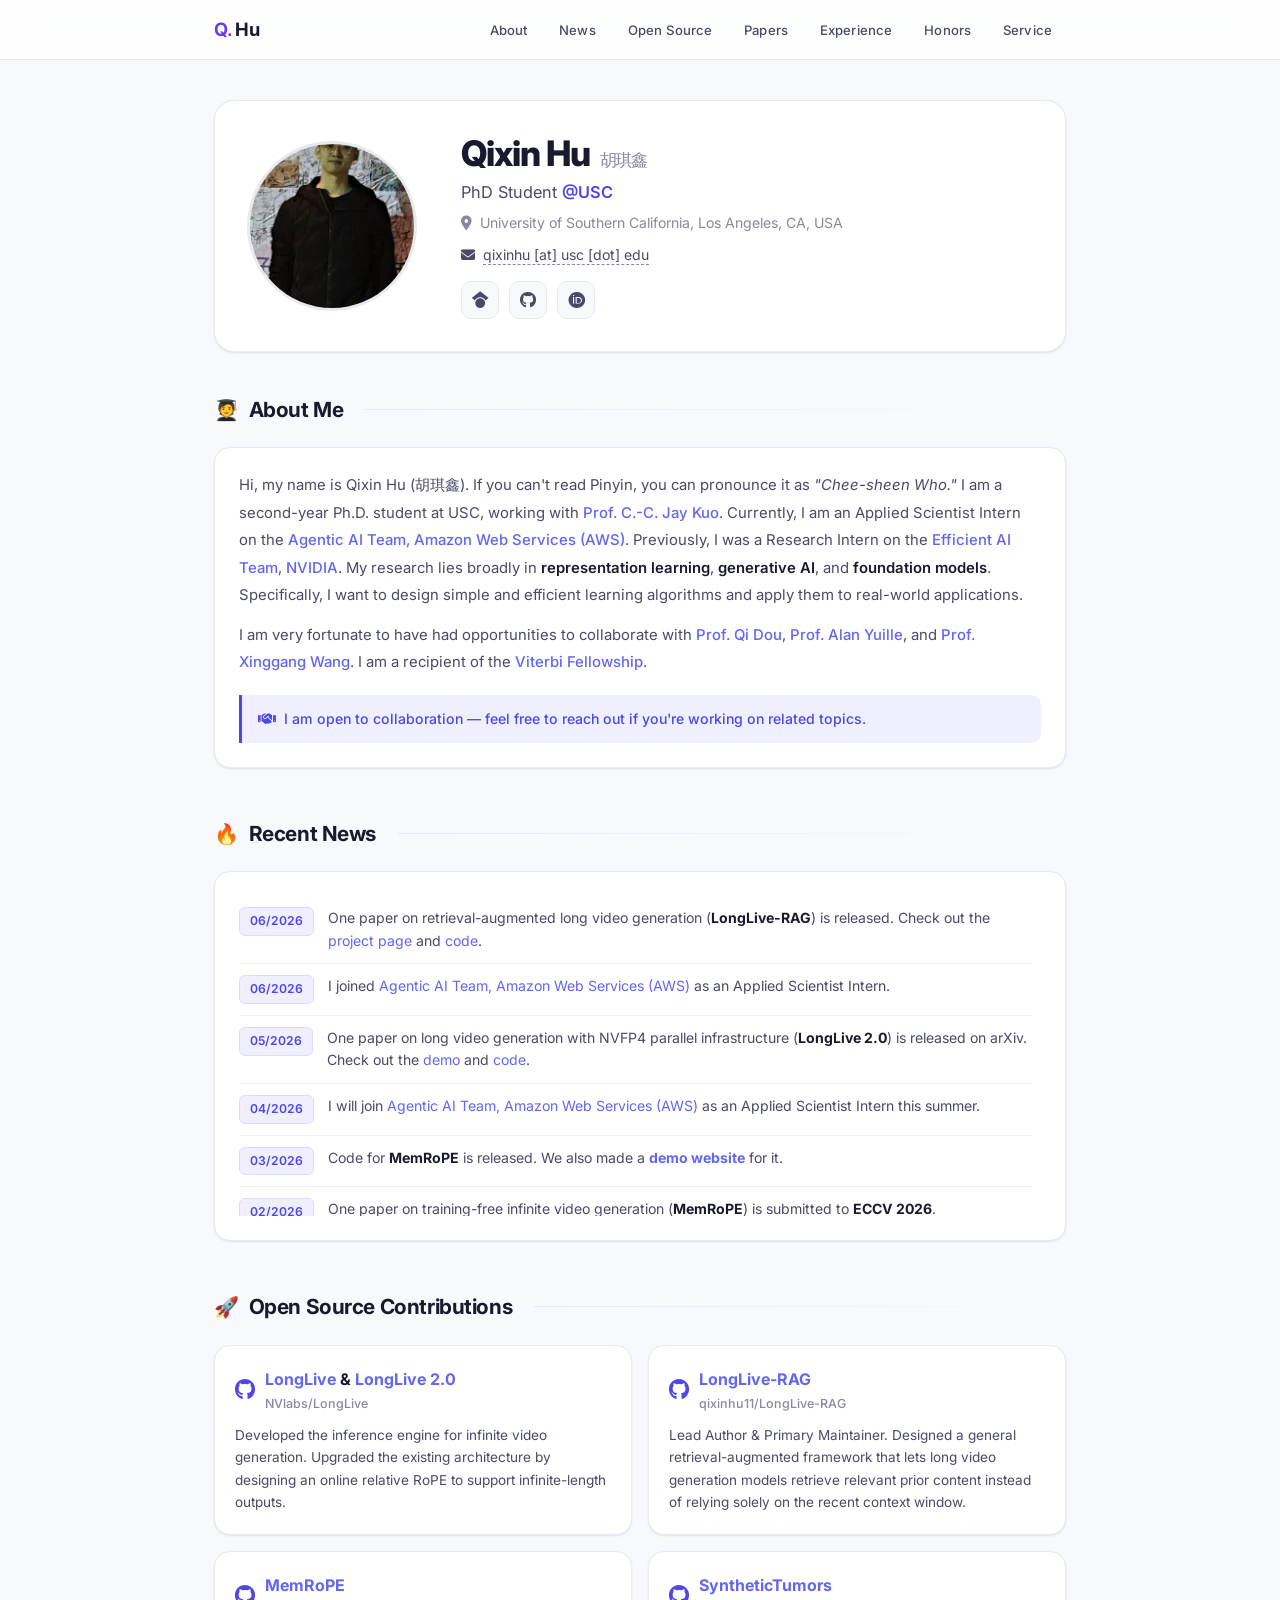
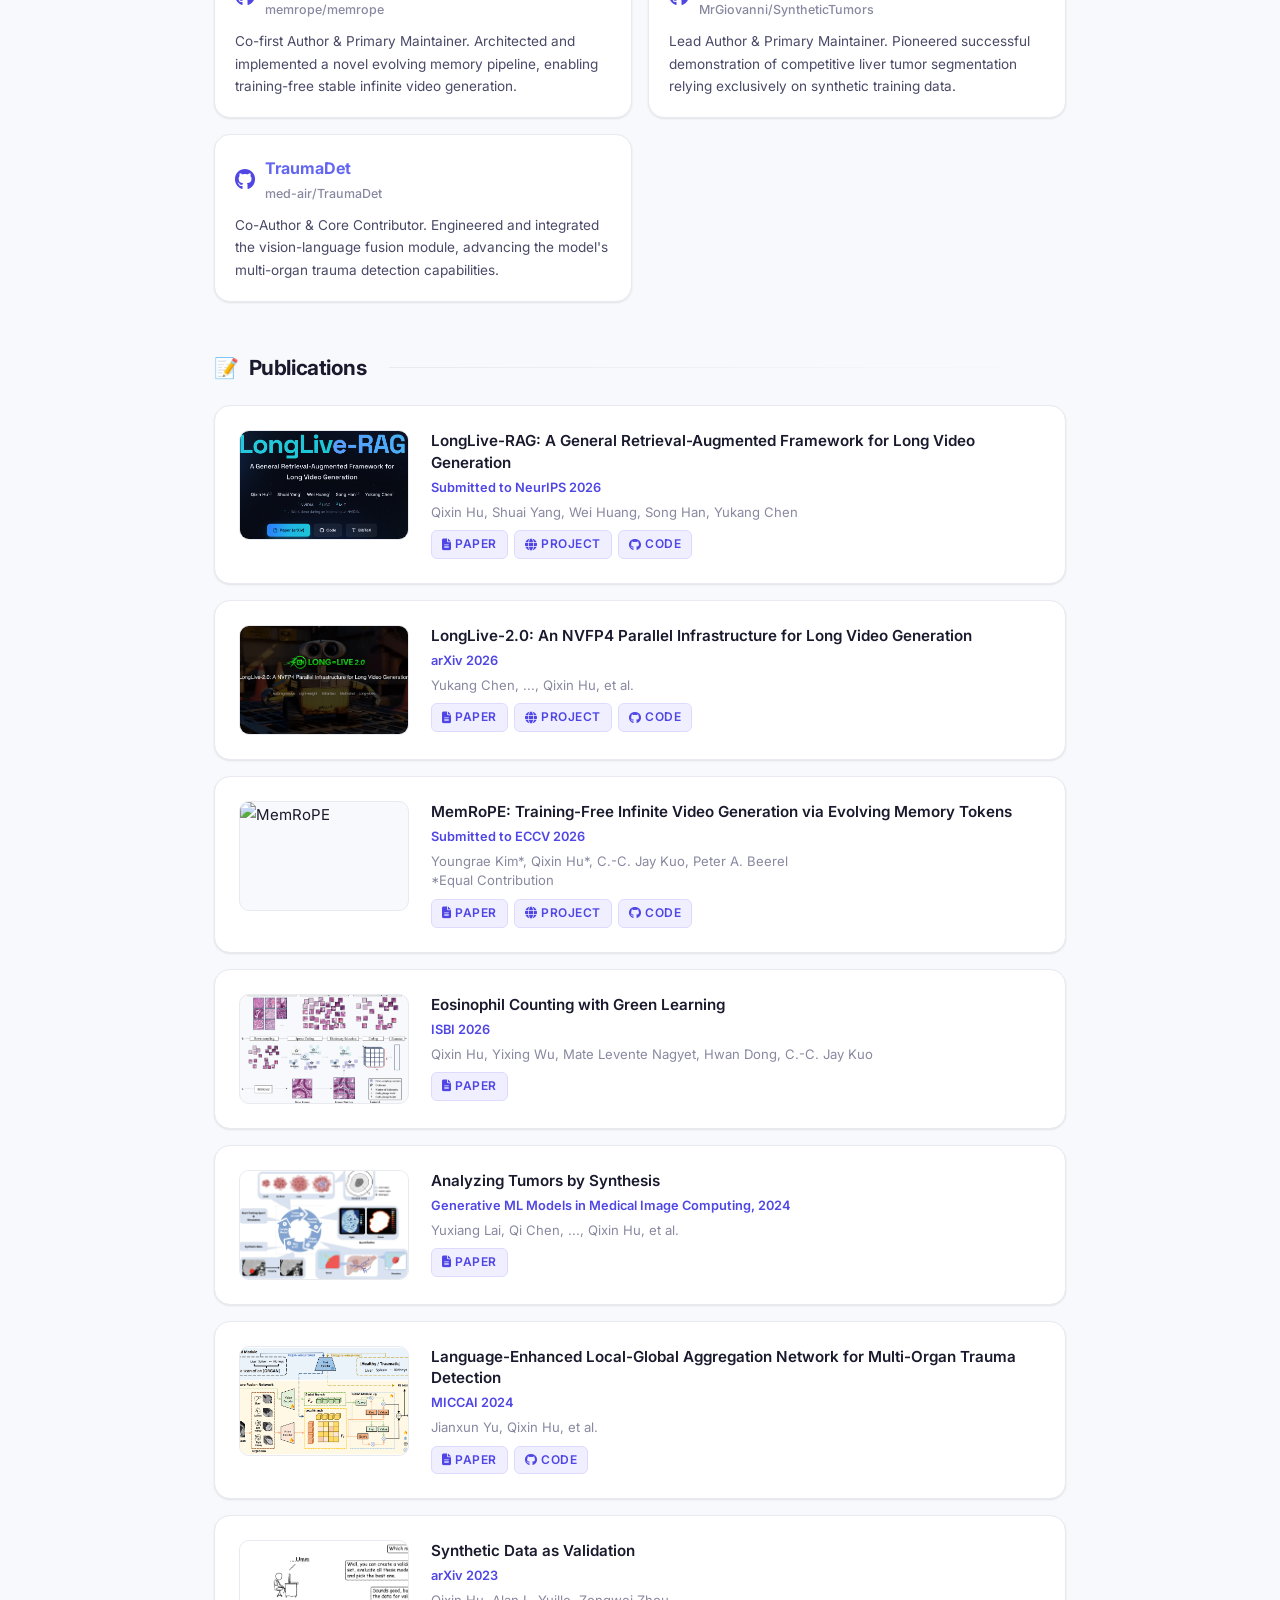
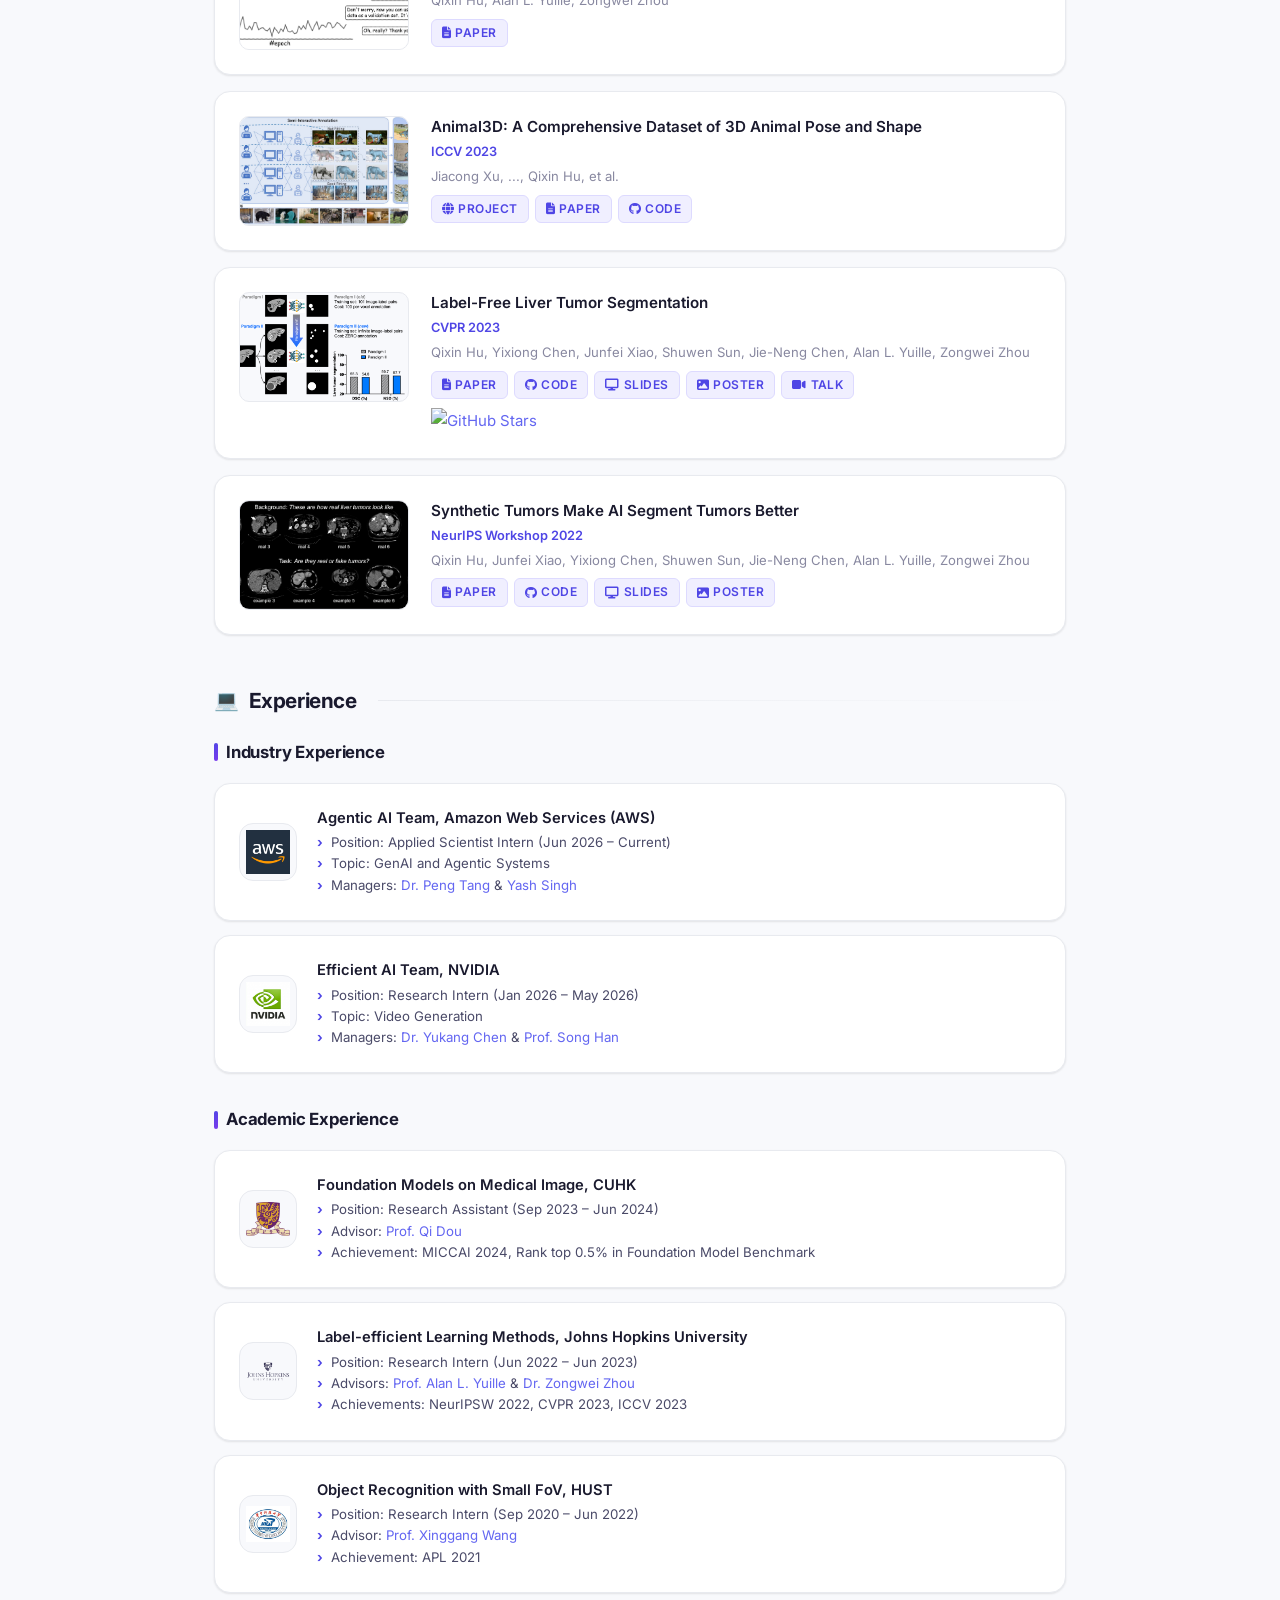
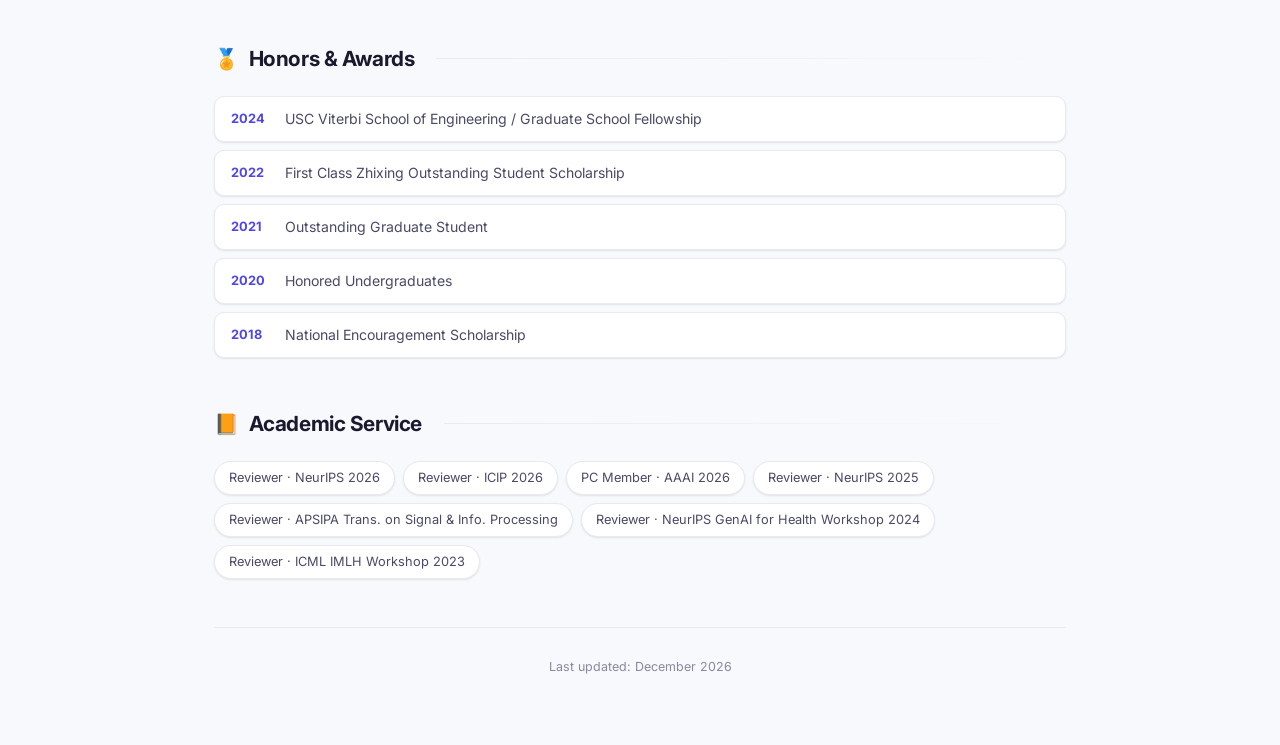
==== commit 942e7690: "add LongLive-RAG and switch AWS internship to current Co-Authored-By: Claude Opus 4.7 (1M context) <" ====
--- a/index.html
+++ b/index.html
@@ -80,10 +80,10 @@
           I am a second-year Ph.D. student at USC, working with
           <strong><a href="https://viterbi.usc.edu/directory/faculty/Kuo/Chung-Chieh" target="_blank">Prof. C.-C. Jay
               Kuo</a></strong>.
-          Currently, I am a Research Intern on the <a href="https://research.nvidia.com/labs/eai/"
+          Currently, I am an Applied Scientist Intern on the <strong><a href="https://aws.amazon.com/"
+              target="_blank">Agentic AI Team, Amazon Web Services (AWS)</a></strong>.
+          Previously, I was a Research Intern on the <a href="https://research.nvidia.com/labs/eai/"
             target="_blank">Efficient AI Team</a>, <a href="https://www.nvidia.com/" target="_blank">NVIDIA</a>.
-          I will join the <strong><a href="https://aws.amazon.com/" target="_blank">Agentic AI Team, Amazon Web Services
-              (AWS)</a></strong> as an Applied Scientist Intern this summer.
           My research lies broadly in <strong>representation learning</strong>, <strong>generative AI</strong>, and
           <strong>foundation models</strong>.
           Specifically, I want to design simple and efficient learning algorithms and apply them to real-world
@@ -110,6 +110,18 @@
       <div class="glass-card">
         <div class="news-list stagger">
           <div class="news-item">
+            <span class="news-date">06/2026</span>
+            <span class="news-content">One paper on retrieval-augmented long video generation
+              (<strong>LongLive-RAG</strong>) is released. Check out the
+              <a href="https://longlive-rag.github.io/" target="_blank">project page</a> and
+              <a href="https://github.com/qixinhu11/LongLive-RAG" target="_blank">code</a>.</span>
+          </div>
+          <div class="news-item">
+            <span class="news-date">06/2026</span>
+            <span class="news-content">I joined <a href="https://aws.amazon.com/" target="_blank">Agentic AI
+                Team, Amazon Web Services (AWS)</a> as an Applied Scientist Intern.</span>
+          </div>
+          <div class="news-item">
             <span class="news-date">05/2026</span>
             <span class="news-content">One paper on long video generation with NVFP4 parallel infrastructure
               (<strong>LongLive 2.0</strong>) is released on arXiv. Check out the
@@ -211,6 +223,20 @@
           </div>
           <p class="oss-desc">Developed the inference engine for infinite video generation. Upgraded the existing
             architecture by designing an online relative RoPE to support infinite-length outputs.</p>
+        </div>
+
+        <div class="glass-card oss-card">
+          <div class="oss-header">
+            <i class="fa-brands fa-github oss-icon"></i>
+            <div>
+              <div class="oss-name"><a href="https://longlive-rag.github.io/" target="_blank">LongLive-RAG</a></div>
+              <div class="oss-repo"><a href="https://github.com/qixinhu11/LongLive-RAG"
+                  target="_blank">qixinhu11/LongLive-RAG</a></div>
+            </div>
+          </div>
+          <p class="oss-desc">Lead Author &amp; Primary Maintainer. Designed a general retrieval-augmented framework
+            that lets long video generation models retrieve relevant prior content instead of relying solely on the
+            recent context window.</p>
         </div>
 
         <div class="glass-card oss-card">
@@ -261,6 +287,29 @@
     <section id="publications" class="fade-in">
       <h2 class="section-title"><span class="emoji">📝</span> Publications</h2>
       <div class="pub-grid stagger">
+
+        <!-- Pub: LongLive-RAG -->
+        <div class="glass-card">
+          <div class="pub-card">
+            <div class="pub-image-wrapper">
+              <img src="assets/images/project/[neurips26]longlive-rag.png" alt="LongLive-RAG">
+            </div>
+            <div class="pub-info">
+              <h3 class="pub-title">LongLive-RAG: A General Retrieval-Augmented Framework for Long Video Generation
+              </h3>
+              <p class="pub-venue">Submitted to NeurIPS 2026</p>
+              <p class="pub-authors">Qixin Hu, Shuai Yang, Wei Huang, Song Han, Yukang Chen</p>
+              <div class="pub-links">
+                <a class="pub-link" href="https://arxiv.org/abs/2606.02553" target="_blank"><i
+                    class="fa-solid fa-file-lines"></i> Paper</a>
+                <a class="pub-link" href="https://longlive-rag.github.io/" target="_blank"><i
+                    class="fa-solid fa-globe"></i> Project</a>
+                <a class="pub-link" href="https://github.com/qixinhu11/LongLive-RAG" target="_blank"><i
+                    class="fa-brands fa-github"></i> Code</a>
+              </div>
+            </div>
+          </div>
+        </div>
 
         <!-- Pub: LongLive 2.0 -->
         <div class="glass-card">
@@ -504,7 +553,7 @@
                 <a href="https://aws.amazon.com/" target="_blank">Agentic AI Team, Amazon Web Services (AWS)</a>
               </h4>
               <ul class="exp-details">
-                <li>Position: Applied Scientist Intern (Incoming)</li>
+                <li>Position: Applied Scientist Intern (Jun 2026 – Current)</li>
                 <li>Topic: GenAI and Agentic Systems</li>
                 <li>Managers: <a href="https://ppengttang.github.io/" target="_blank">Dr. Peng Tang</a> & <a
                     href="https://www.linkedin.com/in/kunwar-yashraj-singh-62ba5552/" target="_blank">Yash Singh</a>
@@ -525,7 +574,7 @@
                   href="https://www.nvidia.com/" target="_blank">NVIDIA</a>
               </h4>
               <ul class="exp-details">
-                <li>Position: Research Intern (Jan 2026 – Current)</li>
+                <li>Position: Research Intern (Jan 2026 – May 2026)</li>
                 <li>Topic: Video Generation</li>
                 <li>Managers: <a href="https://yukangchen.com/" target="_blank">Dr. Yukang Chen</a> & <a
                     href="https://hanlab.mit.edu/songhan" target="_blank">Prof. Song Han</a></li>
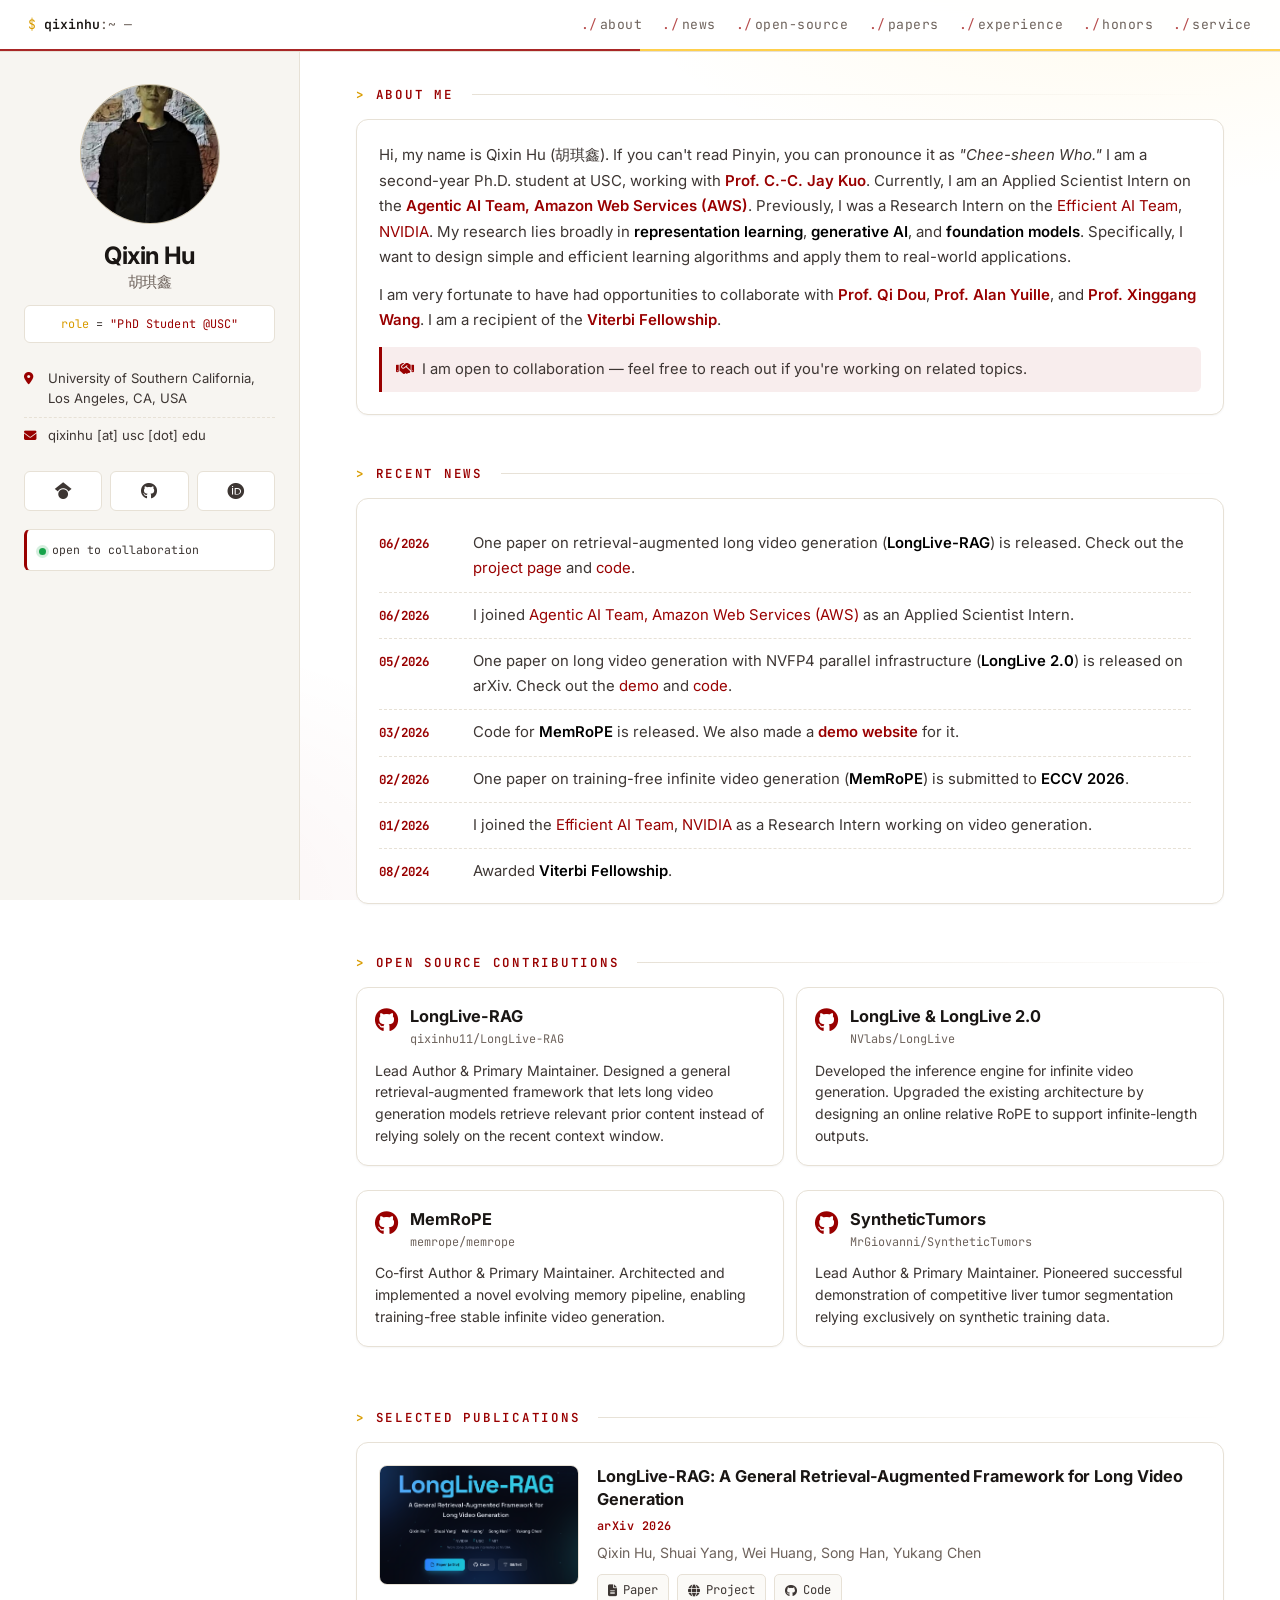
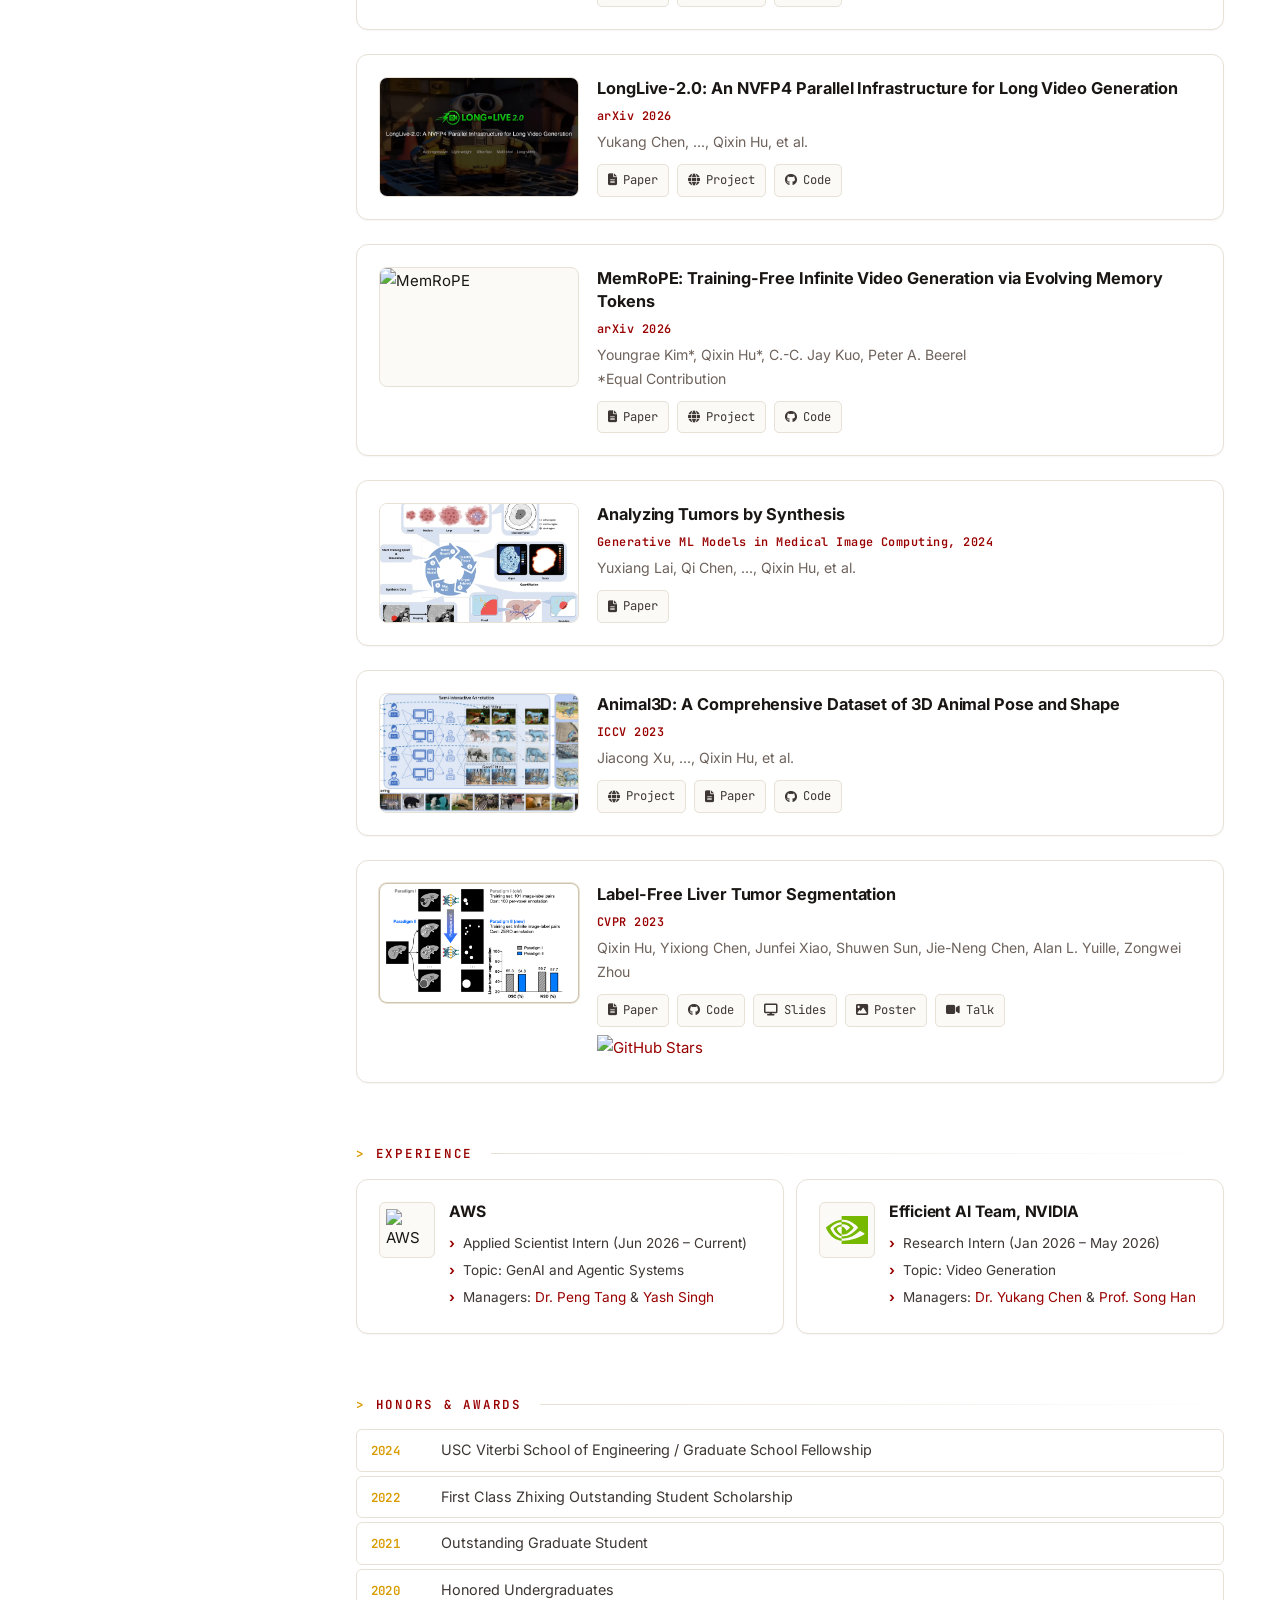
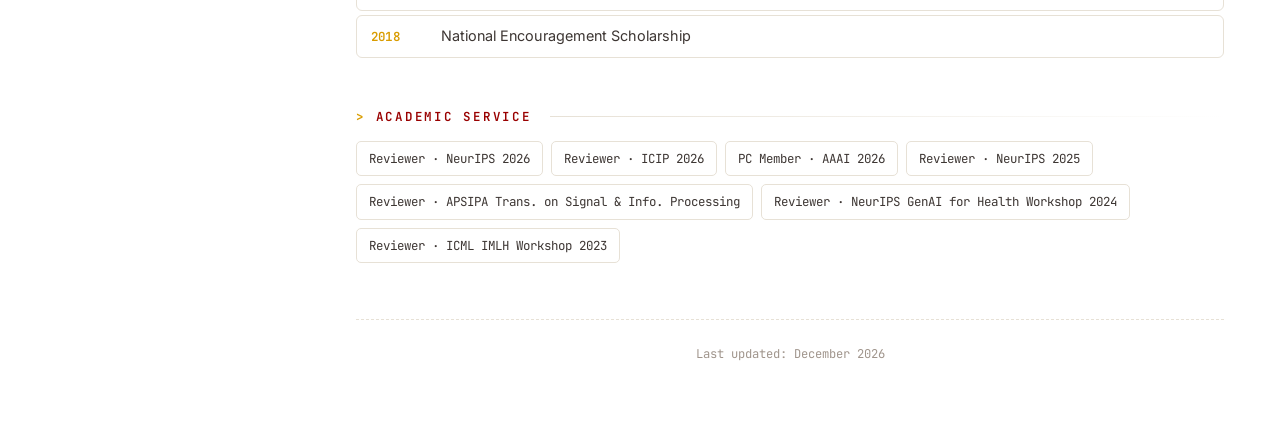
==== commit 0b912ce5: "restyle site with USC cyber-sidebar theme Switch to a white + cardinal red + gold palette while keep" ====
--- a/index.html
+++ b/index.html
@@ -24,56 +24,55 @@
 
 <body>
 
-  <!-- ===== NAVIGATION ===== -->
+  <!-- ===== TOP NAV ===== -->
   <nav class="nav">
-    <div class="nav-inner">
-      <a href="#" class="nav-logo"><span>Q.</span> Hu</a>
-      <ul class="nav-links">
-        <li><a href="#about">About</a></li>
-        <li><a href="#news">News</a></li>
-        <li><a href="#opensource">Open Source</a></li>
-        <li><a href="#publications">Papers</a></li>
-        <li><a href="#experience">Experience</a></li>
-        <li><a href="#honors">Honors</a></li>
-        <li><a href="#service">Service</a></li>
-      </ul>
+    <span class="nav-prompt"><span class="nav-sigil">$</span> <b>qixinhu</b>:~ —</span>
+    <ul class="nav-links">
+      <li><a href="#about">about</a></li>
+      <li><a href="#news">news</a></li>
+      <li><a href="#opensource">open-source</a></li>
+      <li><a href="#publications">papers</a></li>
+      <li><a href="#experience">experience</a></li>
+      <li><a href="#honors">honors</a></li>
+      <li><a href="#service">service</a></li>
+    </ul>
+  </nav>
+
+  <!-- ===== SIDEBAR ===== -->
+  <aside class="sidebar fade-in">
+    <div class="avatar-wrap">
+      <img src="./assets/images/me.jpg" alt="Qixin Hu" class="avatar">
     </div>
-  </nav>
+
+    <h1 class="id-name">Qixin Hu <span class="id-name-cn">胡琪鑫</span></h1>
+
+    <div class="id-role"><span class="k">role</span> = <span class="v">"PhD Student @USC"</span></div>
+
+    <div class="id-meta">
+      <div class="id-meta-row"><i class="fa-solid fa-location-dot"></i><span>University of Southern California,
+          Los Angeles, CA, USA</span></div>
+      <div class="id-meta-row"><i class="fa-solid fa-envelope"></i><span><a href="mailto:qixinhu@usc.edu">qixinhu
+            [at] usc [dot] edu</a></span></div>
+    </div>
+
+    <div class="id-socials">
+      <a href="https://scholar.google.com/citations?user=EqD5GP8AAAAJ&hl=zh-CN&oi=ao" target="_blank"
+        title="Google Scholar"><i class="fa-brands fa-google-scholar"></i></a>
+      <a href="https://github.com/qixinhu11" target="_blank" title="GitHub"><i class="fa-brands fa-github"></i></a>
+      <a href="https://orcid.org/0000-0002-7374-2000" target="_blank" title="ORCID"><i
+          class="fa-brands fa-orcid"></i></a>
+    </div>
+
+    <div class="id-status"><span class="dot"></span>open to collaboration</div>
+  </aside>
 
   <!-- ===== MAIN CONTENT ===== -->
-  <div class="container">
-
-    <!-- ===== HERO ===== -->
-    <header class="hero fade-in">
-      <div class="hero-photo-wrapper">
-        <img src="./assets/images/me.jpg" alt="Qixin Hu" class="hero-photo">
-      </div>
-      <div class="hero-info">
-        <h1 class="hero-name">Qixin Hu <span class="hero-name-cn">胡琪鑫</span></h1>
-        <p class="hero-title">PhD Student <a href="https://viterbischool.usc.edu/" target="_blank">@USC</a></p>
-        <p class="hero-affiliation"><i class="fa-solid fa-location-dot"></i>&nbsp; University of Southern California,
-          Los Angeles, CA, USA</p>
-        <p class="hero-email"><i class="fa-solid fa-envelope"></i>&nbsp; <a href="mailto:qixinhu@usc.edu">qixinhu [at]
-            usc [dot] edu</a></p>
-
-        <div class="social-links">
-          <a href="https://scholar.google.com/citations?user=EqD5GP8AAAAJ&hl=zh-CN&oi=ao" target="_blank"
-            title="Google Scholar">
-            <i class="fa-brands fa-google-scholar"></i>
-          </a>
-          <a href="https://github.com/qixinhu11" target="_blank" title="GitHub">
-            <i class="fa-brands fa-github"></i>
-          </a>
-          <a href="https://orcid.org/0000-0002-7374-2000" target="_blank" title="ORCID">
-            <i class="fa-brands fa-orcid"></i>
-          </a>
-        </div>
-      </div>
-    </header>
+  <main class="main">
+    <div class="container-inner">
 
     <!-- ===== ABOUT ME ===== -->
     <section id="about" class="fade-in">
-      <h2 class="section-title"><span class="emoji">🧑‍🎓</span> About Me</h2>
+      <h2 class="section-title">About Me</h2>
       <div class="glass-card">
         <p class="about-text">
           Hi, my name is Qixin Hu (胡琪鑫). If you can't read Pinyin, you can pronounce it as <em>"Chee-sheen Who."</em>
@@ -106,8 +105,9 @@
 
     <!-- ===== NEWS ===== -->
     <section id="news" class="fade-in">
-      <h2 class="section-title"><span class="emoji">🔥</span> Recent News</h2>
+      <h2 class="section-title">Recent News</h2>
       <div class="glass-card">
+        <div class="news-viewport">
         <div class="news-list stagger">
           <div class="news-item">
             <span class="news-date">06/2026</span>
@@ -129,11 +129,6 @@
               <a href="https://github.com/NVlabs/LongLive" target="_blank">code</a>.</span>
           </div>
           <div class="news-item">
-            <span class="news-date">04/2026</span>
-            <span class="news-content">I will join <a href="https://aws.amazon.com/" target="_blank">Agentic AI
-                Team, Amazon Web Services (AWS)</a> as an Applied Scientist Intern this summer.</span>
-          </div>
-          <div class="news-item">
             <span class="news-date">03/2026</span>
             <span class="news-content"> Code for <strong>MemRoPE</strong> is released. We also made a <strong><a
                   href="https://memrope.github.io/" target="_blank">demo website</a></strong> for it.</span>
@@ -151,43 +146,11 @@
               Research Intern working on video generation.</span>
           </div>
           <div class="news-item">
-            <span class="news-date">01/2026</span>
-            <span class="news-content">One paper on eosinophil counting with green learning is accepted by <strong>ISBI
-                2026</strong>.</span>
-          </div>
-          <div class="news-item">
-            <span class="news-date">08/2025</span>
-            <span class="news-content">I will serve as the Program Committee of <strong>AAAI 2026</strong>.</span>
-          </div>
-          <div class="news-item">
-            <span class="news-date">05/2025</span>
-            <span class="news-content">I will serve as a Reviewer of <strong>NeurIPS 2025</strong>.</span>
-          </div>
-          <div class="news-item">
-            <span class="news-date">03/2025</span>
-            <span class="news-content">I will serve as a Reviewer of <strong>APSIPA Transactions on Signal and
-                Information Processing</strong>.</span>
-          </div>
-          <div class="news-item">
-            <span class="news-date">12/2024</span>
-            <span class="news-content">One paper accepted by <strong>Generative Machine Learning Models in Medical Image
-                Computing</strong>.</span>
-          </div>
-          <div class="news-item">
             <span class="news-date">08/2024</span>
             <span class="news-content">Awarded <a href="https://graduateschool.usc.edu/fellowships/"
                 target="_blank"><strong>Viterbi Fellowship</strong></a>.</span>
           </div>
           <div class="news-item">
-            <span class="news-date">06/2024</span>
-            <span class="news-content">One paper on multi-organ trauma detection via VLM accepted by <strong>MICCAI
-                2024</strong>.</span>
-          </div>
-          <div class="news-item">
-            <span class="news-date">07/2023</span>
-            <span class="news-content">I will serve as a Reviewer of <strong>ICML Workshop 2023</strong>.</span>
-          </div>
-          <div class="news-item">
             <span class="news-date">06/2023</span>
             <span class="news-content">One paper on 3D animal datasets accepted by <strong>ICCV 2023</strong>.</span>
           </div>
@@ -202,28 +165,14 @@
                 2023</strong>.</span>
           </div>
         </div>
+        </div>
       </div>
     </section>
 
     <!-- ===== OPEN SOURCE CONTRIBUTIONS ===== -->
     <section id="opensource" class="fade-in">
-      <h2 class="section-title"><span class="emoji">🚀</span> Open Source Contributions</h2>
+      <h2 class="section-title">Open Source Contributions</h2>
       <div class="oss-grid stagger">
-
-        <div class="glass-card oss-card">
-          <div class="oss-header">
-            <i class="fa-brands fa-github oss-icon"></i>
-            <div>
-              <div class="oss-name"><a href="https://github.com/NVlabs/LongLive" target="_blank">LongLive</a> &amp;
-                <a href="https://nvlabs.github.io/LongLive/LongLive2" target="_blank">LongLive 2.0</a>
-              </div>
-              <div class="oss-repo"><a href="https://github.com/NVlabs/LongLive" target="_blank">NVlabs/LongLive</a>
-              </div>
-            </div>
-          </div>
-          <p class="oss-desc">Developed the inference engine for infinite video generation. Upgraded the existing
-            architecture by designing an online relative RoPE to support infinite-length outputs.</p>
-        </div>
 
         <div class="glass-card oss-card">
           <div class="oss-header">
@@ -237,6 +186,21 @@
           <p class="oss-desc">Lead Author &amp; Primary Maintainer. Designed a general retrieval-augmented framework
             that lets long video generation models retrieve relevant prior content instead of relying solely on the
             recent context window.</p>
+        </div>
+
+        <div class="glass-card oss-card">
+          <div class="oss-header">
+            <i class="fa-brands fa-github oss-icon"></i>
+            <div>
+              <div class="oss-name"><a href="https://github.com/NVlabs/LongLive" target="_blank">LongLive</a> &amp;
+                <a href="https://nvlabs.github.io/LongLive/LongLive2" target="_blank">LongLive 2.0</a>
+              </div>
+              <div class="oss-repo"><a href="https://github.com/NVlabs/LongLive" target="_blank">NVlabs/LongLive</a>
+              </div>
+            </div>
+          </div>
+          <p class="oss-desc">Developed the inference engine for infinite video generation. Upgraded the existing
+            architecture by designing an online relative RoPE to support infinite-length outputs.</p>
         </div>
 
         <div class="glass-card oss-card">
@@ -267,25 +231,12 @@
             competitive liver tumor segmentation relying exclusively on synthetic training data.</p>
         </div>
 
-        <div class="glass-card oss-card">
-          <div class="oss-header">
-            <i class="fa-brands fa-github oss-icon"></i>
-            <div>
-              <div class="oss-name"><a href="https://github.com/med-air/TraumaDet" target="_blank">TraumaDet</a></div>
-              <div class="oss-repo"><a href="https://github.com/med-air/TraumaDet" target="_blank">med-air/TraumaDet</a>
-              </div>
-            </div>
-          </div>
-          <p class="oss-desc">Co-Author &amp; Core Contributor. Engineered and integrated the vision-language fusion
-            module, advancing the model's multi-organ trauma detection capabilities.</p>
-        </div>
-
       </div>
     </section>
 
     <!-- ===== PUBLICATIONS ===== -->
     <section id="publications" class="fade-in">
-      <h2 class="section-title"><span class="emoji">📝</span> Publications</h2>
+      <h2 class="section-title">Selected Publications</h2>
       <div class="pub-grid stagger">
 
         <!-- Pub: LongLive-RAG -->
@@ -297,7 +248,7 @@
             <div class="pub-info">
               <h3 class="pub-title">LongLive-RAG: A General Retrieval-Augmented Framework for Long Video Generation
               </h3>
-              <p class="pub-venue">Submitted to NeurIPS 2026</p>
+              <p class="pub-venue">arXiv 2026</p>
               <p class="pub-authors">Qixin Hu, Shuai Yang, Wei Huang, Song Han, Yukang Chen</p>
               <div class="pub-links">
                 <a class="pub-link" href="https://arxiv.org/abs/2606.02553" target="_blank"><i
@@ -341,7 +292,7 @@
             </div>
             <div class="pub-info">
               <h3 class="pub-title">MemRoPE: Training-Free Infinite Video Generation via Evolving Memory Tokens</h3>
-              <p class="pub-venue">Submitted to ECCV 2026</p>
+              <p class="pub-venue">arXiv 2026</p>
               <p class="pub-authors">Youngrae Kim*, Qixin Hu*, C.-C. Jay Kuo, Peter A. Beerel<br>*Equal
                 Contribution</p>
               <div class="pub-links">
@@ -357,6 +308,7 @@
         </div>
 
         <!-- Pub: Eosinophil -->
+        <!--
         <div class="glass-card">
           <div class="pub-card">
             <div class="pub-image-wrapper">
@@ -372,6 +324,7 @@
             </div>
           </div>
         </div>
+        -->
 
         <!-- Pub: Analyzing Tumors by Synthesis -->
         <div class="glass-card">
@@ -392,6 +345,7 @@
         </div>
 
         <!-- Pub: Trauma Detection -->
+        <!--
         <div class="glass-card">
           <div class="pub-card">
             <div class="pub-image-wrapper">
@@ -411,8 +365,10 @@
             </div>
           </div>
         </div>
+        -->
 
         <!-- Pub: Synthetic Data as Validation -->
+        <!--
         <div class="glass-card">
           <div class="pub-card">
             <div class="pub-image-wrapper">
@@ -429,6 +385,7 @@
             </div>
           </div>
         </div>
+        -->
 
         <!-- Pub: Animal3D -->
         <div class="glass-card">
@@ -456,7 +413,7 @@
         <!-- Pub: Label-free Liver Tumor -->
         <div class="glass-card">
           <div class="pub-card">
-            <div class="pub-image-wrapper">
+            <div class="pub-image-wrapper framed">
               <img src="assets/images/project/paradigm_shift.png" alt="Label-free Liver Tumor Segmentation">
             </div>
             <div class="pub-info">
@@ -487,6 +444,7 @@
         </div>
 
         <!-- Pub: Synthetic Tumors NeurIPSW -->
+        <!--
         <div class="glass-card">
           <div class="pub-card">
             <div class="pub-image-wrapper">
@@ -511,6 +469,7 @@
             </div>
           </div>
         </div>
+        -->
 
         <!-- Pub: Speckles -->
         <!--
@@ -538,22 +497,21 @@
 
     <!-- ===== EXPERIENCE ===== -->
     <section id="experience" class="fade-in">
-      <h2 class="section-title"><span class="emoji">💻</span> Experience</h2>
-
-      <h3 class="subsection-title">Industry Experience</h3>
+      <h2 class="section-title">Experience</h2>
+
       <div class="exp-grid stagger" style="margin-bottom: 32px;">
         <!-- AWS -->
         <div class="glass-card">
           <div class="exp-card">
             <div class="exp-logo">
-              <img src="./assets/images/logo/aws.webp" alt="AWS">
+              <img src="./assets/images/logo/aws.svg" alt="AWS">
             </div>
             <div class="exp-info">
               <h4 class="exp-institution">
-                <a href="https://aws.amazon.com/" target="_blank">Agentic AI Team, Amazon Web Services (AWS)</a>
+                <a href="https://aws.amazon.com/" target="_blank">AWS</a>
               </h4>
               <ul class="exp-details">
-                <li>Position: Applied Scientist Intern (Jun 2026 – Current)</li>
+                <li>Applied Scientist Intern (Jun 2026 – Current)</li>
                 <li>Topic: GenAI and Agentic Systems</li>
                 <li>Managers: <a href="https://ppengttang.github.io/" target="_blank">Dr. Peng Tang</a> & <a
                     href="https://www.linkedin.com/in/kunwar-yashraj-singh-62ba5552/" target="_blank">Yash Singh</a>
@@ -566,7 +524,7 @@
         <div class="glass-card">
           <div class="exp-card">
             <div class="exp-logo">
-              <img src="./assets/images/logo/nvidia.png" alt="NVIDIA">
+              <img src="./assets/images/logo/nvidia.svg" alt="NVIDIA">
             </div>
             <div class="exp-info">
               <h4 class="exp-institution">
@@ -574,7 +532,7 @@
                   href="https://www.nvidia.com/" target="_blank">NVIDIA</a>
               </h4>
               <ul class="exp-details">
-                <li>Position: Research Intern (Jan 2026 – May 2026)</li>
+                <li>Research Intern (Jan 2026 – May 2026)</li>
                 <li>Topic: Video Generation</li>
                 <li>Managers: <a href="https://yukangchen.com/" target="_blank">Dr. Yukang Chen</a> & <a
                     href="https://hanlab.mit.edu/songhan" target="_blank">Prof. Song Han</a></li>
@@ -584,10 +542,10 @@
         </div>
       </div>
 
+      <!--
       <h3 class="subsection-title">Academic Experience</h3>
       <div class="exp-grid stagger">
 
-        <!-- CUHK -->
         <div class="glass-card">
           <div class="exp-card">
             <div class="exp-logo">
@@ -606,7 +564,6 @@
           </div>
         </div>
 
-        <!-- JHU -->
         <div class="glass-card">
           <div class="exp-card">
             <div class="exp-logo">
@@ -627,7 +584,6 @@
           </div>
         </div>
 
-        <!-- HUST - EIC -->
         <div class="glass-card">
           <div class="exp-card">
             <div class="exp-logo">
@@ -647,11 +603,12 @@
         </div>
 
       </div>
+      -->
     </section>
 
     <!-- ===== HONORS ===== -->
     <section id="honors" class="fade-in">
-      <h2 class="section-title"><span class="emoji">🏅</span> Honors & Awards</h2>
+      <h2 class="section-title">Honors &amp; Awards</h2>
       <ul class="honors-list stagger">
         <li><span class="honor-year">2024</span> USC Viterbi School of Engineering / Graduate School Fellowship</li>
         <li><span class="honor-year">2022</span> First Class Zhixing Outstanding Student Scholarship</li>
@@ -663,7 +620,7 @@
 
     <!-- ===== ACADEMIC SERVICE ===== -->
     <section id="service" class="fade-in">
-      <h2 class="section-title"><span class="emoji">📙</span> Academic Service</h2>
+      <h2 class="section-title">Academic Service</h2>
       <div class="service-tags stagger">
         <span class="service-tag">Reviewer · NeurIPS 2026</span>
         <span class="service-tag">Reviewer · ICIP 2026</span>
@@ -680,7 +637,8 @@
       <p>Last updated: <span id="last-updated"></span></p>
     </footer>
 
-  </div>
+    </div>
+  </main>
 
   <!-- ===== SCROLL ANIMATION SCRIPT ===== -->
   <script>
--- a/assets/css/style.css
+++ b/assets/css/style.css
@@ -1,789 +1,728 @@
 /* ============================================
-   QIXIN HU — Personal Website Stylesheet
-   Clean White Theme with Modern Accents
-   ============================================ */
-
-/* ---- Google Fonts ---- */
-@import url('https://fonts.googleapis.com/css2?family=Inter:wght@300;400;500;600;700;800&display=swap');
-
-/* ---- CSS Custom Properties ---- */
+   QIXIN HU — USC Cyber Sidebar Theme
+   White · Cardinal · Gold · Sidebar layout
+   ============================================ */
+
+@import url('https://fonts.googleapis.com/css2?family=Inter:wght@300;400;500;600;700;800&family=JetBrains+Mono:wght@400;500;600;700&display=swap');
+
 :root {
-  --bg-primary: #ffffff;
-  --bg-secondary: #f8f9fc;
-  --bg-card: #ffffff;
-  --bg-card-hover: #ffffff;
-  --border-card: #e8eaef;
-  --border-card-hover: rgba(99, 102, 241, 0.35);
-
-  --text-primary: #1a1a2e;
-  --text-secondary: #4a4a68;
-  --text-muted: #8888a0;
-
-  --accent: #4f46e5;
-  --accent-light: #6366f1;
-  --accent-glow: rgba(99, 102, 241, 0.15);
-  --accent-gradient: linear-gradient(135deg, #4f46e5 0%, #7c3aed 100%);
-
-  --tag-bg: #f0efff;
-  --tag-border: #dddaff;
-  --tag-text: #4f46e5;
-
-  --font-main: 'Inter', -apple-system, BlinkMacSystemFont, 'Segoe UI', sans-serif;
-  --radius: 16px;
-  --radius-sm: 10px;
-  --transition: 0.3s cubic-bezier(0.4, 0, 0.2, 1);
-  --max-width: 900px;
-  --nav-height: 60px;
-
-  --shadow-sm: 0 1px 3px rgba(0, 0, 0, 0.04), 0 1px 2px rgba(0, 0, 0, 0.06);
-  --shadow-md: 0 4px 16px rgba(0, 0, 0, 0.06);
-  --shadow-lg: 0 8px 32px rgba(0, 0, 0, 0.08);
-}
-
-/* ---- Reset & Base ---- */
-*,
-*::before,
-*::after {
-  margin: 0;
-  padding: 0;
-  box-sizing: border-box;
-}
-
-html {
-  scroll-behavior: smooth;
-  scroll-padding-top: calc(var(--nav-height) + 24px);
-}
-
+  --bg:           #ffffff;
+  --panel:        #ffffff;
+  --panel-2:      #fbfaf7;
+  --panel-3:      #f7f5f1;
+  --border:       #e7e1d6;
+  --border-bright:#cfc4ad;
+  --border-soft:  #efeae0;
+
+  --text:         #1a1614;
+  --text-dim:     #3d3633;
+  --muted:        #6e635c;
+  --faint:        #a0958c;
+
+  --cardinal:     #990000;
+  --cardinal-hot: #7c0000;
+  --cardinal-soft:rgba(153,0,0,.07);
+  --gold:         #FFC72C;
+  --gold-deep:    #d99c00;
+  --gold-soft:    #fef3c7;
+  --gold-text:    #7c5800;
+
+  --font-main:    'Inter', -apple-system, BlinkMacSystemFont, 'Segoe UI', sans-serif;
+  --font-mono:    'JetBrains Mono', ui-monospace, SFMono-Regular, Menlo, monospace;
+
+  --radius:       12px;
+  --radius-sm:    6px;
+  --transition:   .22s cubic-bezier(.4,0,.2,1);
+
+  --nav-h:        52px;
+  --sidebar-w:    300px;
+  --content-max:  900px;
+
+  --shadow-sm:    0 1px 2px rgba(0,0,0,.04);
+  --shadow-md:    0 4px 18px rgba(0,0,0,.06);
+  --shadow-glow:  0 0 0 1px var(--cardinal-soft), 0 6px 20px rgba(153,0,0,.06);
+}
+
+/* ---- Reset ---- */
+*, *::before, *::after { margin:0; padding:0; box-sizing:border-box; }
+html { scroll-behavior:smooth; scroll-padding-top: calc(var(--nav-h) + 16px); }
 body {
   font-family: var(--font-main);
-  background: var(--bg-secondary);
-  color: var(--text-primary);
+  color: var(--text);
+  background: var(--bg);
+  font-size: 15px;
   line-height: 1.7;
-  font-size: 15px;
   -webkit-font-smoothing: antialiased;
   -moz-osx-font-smoothing: grayscale;
   overflow-x: hidden;
-}
-
-a {
-  color: var(--accent-light);
-  text-decoration: none;
-  transition: color var(--transition);
-}
-a:hover {
-  color: var(--accent);
-}
-
-img {
-  max-width: 100%;
-  display: block;
-}
-
-::selection {
-  background: var(--accent);
-  color: #fff;
-}
-
-/* ---- Navigation ---- */
+  background-image:
+    radial-gradient(ellipse 70vw 50vh at 88% -8%, rgba(255,199,44,.10), transparent 60%),
+    radial-gradient(ellipse 60vw 50vh at 8% 100%, rgba(153,0,0,.05), transparent 60%);
+  background-attachment: fixed;
+}
+a   { color: var(--cardinal); text-decoration:none; transition: color var(--transition); }
+a:hover { color: var(--cardinal-hot); text-decoration: underline; text-underline-offset: 3px; }
+strong { color: #000; font-weight: 600; }
+em { color: var(--text-dim); font-style: italic; }
+img { max-width: 100%; display: block; }
+::selection { background: var(--cardinal); color: #fff; }
+
+/* ============================================
+   TOP NAV (terminal-style, USC accents)
+   ============================================ */
 .nav {
   position: fixed;
-  top: 0;
-  left: 0;
-  right: 0;
-  height: var(--nav-height);
-  background: rgba(255, 255, 255, 0.85);
+  top: 0; left: 0; right: 0;
+  height: var(--nav-h);
+  z-index: 1000;
+  display: flex;
+  align-items: center;
+  padding: 0 28px;
+  background: rgba(255,255,255,.92);
   backdrop-filter: blur(20px);
   -webkit-backdrop-filter: blur(20px);
-  border-bottom: 1px solid var(--border-card);
-  z-index: 1000;
+  border-bottom: 1px solid var(--border);
+  font-family: var(--font-mono);
+  font-size: .82rem;
+}
+.nav::after {
+  /* USC flag-style cardinal/gold strip at very bottom */
+  content: "";
+  position: absolute;
+  left: 0; right: 0; bottom: 0;
+  height: 2px;
+  background: linear-gradient(90deg,
+    var(--cardinal) 0%, var(--cardinal) 50%,
+    var(--gold) 50%, var(--gold) 100%);
+  opacity: .85;
+}
+.nav-prompt { color: var(--muted); white-space: nowrap; }
+.nav-prompt b { color: var(--text); font-weight: 600; }
+.nav-sigil { color: var(--gold-deep); }
+.nav-links {
+  list-style: none;
+  margin-left: auto;
+  display: flex;
+  gap: 20px;
+  flex-wrap: wrap;
+}
+.nav-links a {
+  color: var(--muted);
+  text-transform: lowercase;
+  letter-spacing: .04em;
+  text-decoration: none;
+}
+.nav-links a::before {
+  content: "./";
+  color: var(--cardinal);
+  opacity: .7;
+  margin-right: 2px;
+}
+.nav-links a:hover { color: var(--cardinal); text-decoration: none; }
+
+/* ============================================
+   SIDEBAR (fixed left)
+   ============================================ */
+.sidebar {
+  position: fixed;
+  left: 0;
+  top: var(--nav-h);
+  bottom: 0;
+  width: var(--sidebar-w);
+  padding: 32px 24px;
+  background: var(--panel-3);
+  border-right: 1px solid var(--border);
+  overflow-y: auto;
+  z-index: 900;
+}
+.sidebar::-webkit-scrollbar { width: 6px; }
+.sidebar::-webkit-scrollbar-thumb { background: var(--border-bright); border-radius: 3px; }
+.sidebar::before {
+  content: "";
+  position: absolute;
+  top: 0; right: -1px;
+  width: 1px; height: 120px;
+  background: linear-gradient(180deg, var(--cardinal), transparent);
+  opacity: .55;
+}
+
+.avatar-wrap {
+  position: relative;
+  width: fit-content;
+  margin: 0 auto 18px;
+  padding: 0;
+  border-radius: 50%;
+  background: transparent;
+}
+.avatar {
+  width: 140px;
+  height: 140px;
+  border-radius: 50%;
+  object-fit: cover;
+  border: 1px solid var(--border-bright);
+  display: block;
+}
+
+.id-name {
+  font-size: 1.5rem;
+  font-weight: 700;
+  letter-spacing: -.02em;
+  text-align: center;
+  line-height: 1.2;
+  color: var(--text);
+}
+.id-name-cn {
+  display: block;
+  font-size: .95rem;
+  font-weight: 500;
+  color: var(--muted);
+  margin-top: 2px;
+}
+
+.id-role {
+  margin-top: 14px;
+  padding: 8px 10px;
+  border: 1px solid var(--border);
+  border-radius: var(--radius-sm);
+  background: var(--panel);
+  font-family: var(--font-mono);
+  font-size: .74rem;
+  color: var(--text-dim);
+  text-align: center;
+  letter-spacing: .01em;
+}
+.id-role .k { color: var(--gold-deep); }
+.id-role .v { color: var(--cardinal); }
+
+.id-meta { margin-top: 18px; }
+.id-meta-row {
+  display: flex;
+  align-items: flex-start;
+  gap: 10px;
+  padding: 8px 0;
+  color: var(--text-dim);
+  border-bottom: 1px dashed var(--border);
+  font-size: .82rem;
+  line-height: 1.5;
+}
+.id-meta-row:last-child { border-bottom: none; }
+.id-meta-row i {
+  color: var(--cardinal);
+  width: 14px;
+  flex: 0 0 14px;
+  margin-top: 4px;
+  font-size: .78rem;
+}
+.id-meta-row span { word-break: break-word; }
+.id-meta-row a { color: var(--text-dim); }
+.id-meta-row a:hover { color: var(--cardinal); }
+
+.id-socials {
+  margin-top: 18px;
+  display: grid;
+  grid-template-columns: repeat(3, 1fr);
+  gap: 8px;
+}
+.id-socials a {
+  height: 40px;
+  border: 1px solid var(--border);
+  border-radius: var(--radius-sm);
+  background: var(--panel);
+  color: var(--text-dim);
+  font-size: 1.05rem;
   display: flex;
   align-items: center;
   justify-content: center;
-}
-
-.nav-inner {
-  width: 100%;
-  max-width: var(--max-width);
-  padding: 0 24px;
-  display: flex;
-  align-items: center;
-  justify-content: space-between;
-}
-
-.nav-logo {
-  font-weight: 700;
-  font-size: 1.15rem;
-  color: var(--text-primary);
-  letter-spacing: -0.02em;
-}
-.nav-logo span {
-  background: var(--accent-gradient);
-  -webkit-background-clip: text;
-  -webkit-text-fill-color: transparent;
-  background-clip: text;
-}
-
-.nav-links {
-  display: flex;
-  gap: 4px;
-  list-style: none;
-}
-
-.nav-links a {
-  color: var(--text-secondary);
-  font-size: 0.82rem;
-  font-weight: 500;
-  padding: 6px 14px;
-  border-radius: 8px;
-  transition: all var(--transition);
-  letter-spacing: 0.01em;
-}
-.nav-links a:hover {
-  color: var(--accent);
-  background: var(--tag-bg);
-}
-
-/* ---- Main Container ---- */
-.container {
-  position: relative;
-  z-index: 1;
-  max-width: var(--max-width);
-  margin: 0 auto;
-  padding: calc(var(--nav-height) + 40px) 24px 60px;
-}
-
-/* ---- Section Styles ---- */
-section {
-  margin-bottom: 48px;
-}
+  transition: var(--transition);
+  text-decoration: none;
+}
+.id-socials a:hover {
+  border-color: var(--cardinal);
+  color: var(--cardinal);
+  background: var(--cardinal-soft);
+}
+
+.id-status {
+  margin-top: 18px;
+  padding: 10px 12px;
+  border: 1px solid var(--border);
+  border-left: 3px solid var(--cardinal);
+  border-radius: var(--radius-sm);
+  background: var(--panel);
+  font-family: var(--font-mono);
+  font-size: .72rem;
+  color: var(--text-dim);
+}
+.id-status .dot {
+  display: inline-block;
+  width: 7px; height: 7px;
+  border-radius: 50%;
+  background: #16a34a;
+  box-shadow: 0 0 0 3px rgba(22,163,74,.18);
+  margin-right: 6px;
+  vertical-align: middle;
+  animation: blink 1.6s ease-in-out infinite;
+}
+@keyframes blink { 50% { opacity: .55; } }
+
+/* ============================================
+   MAIN
+   ============================================ */
+.main {
+  margin-left: var(--sidebar-w);
+  padding: calc(var(--nav-h) + 32px) 56px 64px;
+}
+.container-inner {
+  max-width: var(--content-max);
+}
+
+section { margin-bottom: 48px; }
 
 .section-title {
-  font-size: 1.3rem;
-  font-weight: 700;
-  color: var(--text-primary);
-  margin-bottom: 20px;
+  font-family: var(--font-mono);
+  font-size: .78rem;
+  font-weight: 600;
+  color: var(--cardinal);
+  text-transform: uppercase;
+  letter-spacing: .22em;
   display: flex;
   align-items: center;
   gap: 10px;
-  letter-spacing: -0.02em;
-}
-.section-title .emoji {
-  font-size: 1.25rem;
+  margin-bottom: 14px;
+}
+.section-title::before {
+  content: ">";
+  color: var(--gold-deep);
+  font-weight: 700;
 }
 .section-title::after {
-  content: '';
+  content: "";
   flex: 1;
   height: 1px;
-  background: linear-gradient(to right, var(--border-card), transparent);
-  margin-left: 12px;
+  background: linear-gradient(90deg, var(--border), transparent);
+  margin-left: 8px;
 }
 
 .subsection-title {
-  font-size: 1.05rem;
+  font-family: var(--font-mono);
+  font-size: .72rem;
+  font-weight: 600;
+  color: var(--muted);
+  text-transform: uppercase;
+  letter-spacing: .2em;
+  margin: 20px 0 12px;
+}
+.subsection-title::before {
+  content: "// ";
+  color: var(--faint);
+}
+
+/* ============================================
+   CARD
+   ============================================ */
+.glass-card {
+  background: var(--panel);
+  border: 1px solid var(--border);
+  border-radius: var(--radius);
+  padding: 22px;
+  margin-bottom: 12px;
+  position: relative;
+  transition: var(--transition);
+  box-shadow: var(--shadow-sm);
+}
+.glass-card::before {
+  content: "";
+  position: absolute;
+  top: 0; left: 14px; right: 14px;
+  height: 1px;
+  background: linear-gradient(90deg, transparent, var(--cardinal), transparent);
+  opacity: 0;
+  transition: var(--transition);
+}
+.glass-card:hover {
+  border-color: var(--border-bright);
+  box-shadow: var(--shadow-glow);
+}
+.glass-card:hover::before { opacity: 1; }
+
+/* ============================================
+   ABOUT
+   ============================================ */
+.about-text { color: var(--text-dim); }
+.about-text + .about-text { margin-top: 10px; }
+
+.collaboration-note {
+  margin-top: 14px;
+  padding: 10px 14px;
+  border-left: 3px solid var(--cardinal);
+  background: var(--cardinal-soft);
+  border-radius: 0 var(--radius-sm) var(--radius-sm) 0;
+  font-size: .92rem;
+  color: var(--text-dim);
+}
+.collaboration-note i { color: var(--cardinal); }
+
+/* ============================================
+   NEWS (scrollable viewport)
+   ============================================ */
+.news-viewport {
+  position: relative;
+  max-height: 360px;
+  overflow-y: auto;
+  overflow-x: hidden;
+  padding-right: 10px;
+  scrollbar-width: thin;
+  scrollbar-color: var(--border-bright) transparent;
+  overscroll-behavior: contain;
+}
+.news-viewport::-webkit-scrollbar { width: 6px; }
+.news-viewport::-webkit-scrollbar-track { background: transparent; }
+.news-viewport::-webkit-scrollbar-thumb {
+  background: var(--border-bright);
+  border-radius: 3px;
+}
+.news-viewport::-webkit-scrollbar-thumb:hover { background: var(--muted); }
+
+.news-list { display: flex; flex-direction: column; }
+
+.news-item {
+  display: flex;
+  gap: 16px;
+  padding: 10px 0;
+  border-bottom: 1px dashed var(--border);
+  font-size: .93rem;
+  flex-shrink: 0;
+}
+.news-item:last-child { border-bottom: none; }
+.news-date {
+  flex: 0 0 78px;
+  font-family: var(--font-mono);
+  font-size: .78rem;
+  color: var(--cardinal);
   font-weight: 700;
-  color: var(--text-primary);
-  margin-top: 12px;
-  margin-bottom: 16px;
-  display: flex;
-  align-items: center;
-  gap: 8px;
-  letter-spacing: -0.01em;
-}
-
-.subsection-title::before {
-  content: '';
-  width: 4px;
-  height: 18px;
-  background: var(--accent-gradient);
-  border-radius: 2px;
-}
-
-/* ---- Glass Card ---- */
-.glass-card {
-  background: var(--bg-card);
-  border: 1px solid var(--border-card);
-  border-radius: var(--radius);
-  padding: 24px;
-  box-shadow: var(--shadow-sm);
-  transition: all var(--transition);
-}
-.glass-card:hover {
-  border-color: var(--border-card-hover);
-  box-shadow: var(--shadow-md);
-  transform: translateY(-2px);
-}
-
-/* ---- Hero Section ---- */
-.hero {
-  display: flex;
-  align-items: center;
-  gap: 44px;
-  margin-bottom: 40px;
-  padding: 32px;
-  background: var(--bg-card);
-  border: 1px solid var(--border-card);
-  border-radius: 20px;
-  box-shadow: var(--shadow-sm);
-}
-
-.hero-photo-wrapper {
-  flex-shrink: 0;
+  padding-top: 2px;
+  letter-spacing: .02em;
+}
+.news-content { color: var(--text-dim); }
+
+/* ============================================
+   OPEN SOURCE
+   ============================================ */
+.oss-grid {
+  display: grid;
+  grid-template-columns: repeat(2, 1fr);
+  gap: 12px;
+}
+.oss-card { padding: 18px; }
+.oss-header {
+  display: flex;
+  align-items: flex-start;
+  gap: 12px;
+  margin-bottom: 10px;
+}
+.oss-icon {
+  font-size: 1.5rem;
+  color: var(--cardinal);
+  margin-top: 2px;
+}
+.oss-name {
+  font-size: 1.02rem;
+  font-weight: 700;
+  color: var(--text);
+  letter-spacing: -.005em;
+  line-height: 1.3;
+}
+.oss-name a { color: var(--text); }
+.oss-name a:hover { color: var(--cardinal); text-decoration: none; }
+.oss-repo {
+  font-family: var(--font-mono);
+  font-size: .74rem;
+  color: var(--muted);
+  margin-top: 2px;
+}
+.oss-repo a { color: var(--muted); }
+.oss-repo a:hover { color: var(--cardinal); text-decoration: none; }
+.oss-desc {
+  color: var(--text-dim);
+  font-size: .88rem;
+  line-height: 1.55;
+}
+
+/* ============================================
+   PUBLICATIONS (venue badge top-left of image)
+   ============================================ */
+.pub-grid { display: flex; flex-direction: column; gap: 12px; }
+
+.pub-card {
+  display: flex;
+  gap: 18px;
+  align-items: flex-start;
+}
+.pub-image-wrapper {
   position: relative;
-}
-
-.hero-photo {
-  width: 170px;
-  height: 170px;
-  border-radius: 50%;
-  object-fit: cover;
-  border: 3px solid var(--border-card);
-  transition: all var(--transition);
-}
-.hero-photo-wrapper::after {
-  content: '';
-  position: absolute;
-  inset: -4px;
-  border-radius: 50%;
-  background: var(--accent-gradient);
-  opacity: 0;
-  z-index: -1;
-  transition: opacity var(--transition);
-}
-.hero-photo-wrapper:hover::after {
-  opacity: 0.4;
-}
-.hero-photo-wrapper:hover .hero-photo {
-  border-color: transparent;
-}
-
-.hero-info {
-  flex: 1;
-}
-
-.hero-name {
-  font-size: 2.2rem;
-  font-weight: 800;
-  letter-spacing: -0.03em;
-  line-height: 1.15;
-  margin-bottom: 4px;
-  color: var(--text-primary);
-}
-.hero-name-cn {
-  font-size: 1.05rem;
-  color: var(--text-muted);
-  font-weight: 400;
-  margin-left: 4px;
-}
-
-.hero-title {
-  font-size: 1.02rem;
-  color: var(--text-secondary);
-  margin-top: 6px;
-  font-weight: 400;
-}
-.hero-title a {
-  font-weight: 600;
-  color: var(--accent);
-}
-
-.hero-affiliation {
-  color: var(--text-muted);
-  font-size: 0.88rem;
-  margin-top: 4px;
-}
-
-.hero-email {
-  color: var(--text-secondary);
-  font-size: 0.88rem;
-  margin-top: 8px;
-}
-.hero-email a {
-  color: var(--text-secondary);
-  border-bottom: 1px dashed var(--text-muted);
-  padding-bottom: 1px;
-}
-.hero-email a:hover {
-  color: var(--accent);
-  border-color: var(--accent);
-}
-
-/* Social Icons */
-.social-links {
-  display: flex;
-  gap: 10px;
-  margin-top: 14px;
-}
-.social-links a {
-  display: flex;
-  align-items: center;
-  justify-content: center;
-  width: 38px;
-  height: 38px;
-  border-radius: 10px;
-  background: var(--bg-secondary);
-  border: 1px solid var(--border-card);
-  color: var(--text-secondary);
-  font-size: 1.05rem;
-  transition: all var(--transition);
-}
-.social-links a:hover {
-  background: var(--accent);
-  border-color: var(--accent);
-  color: #fff;
-  transform: translateY(-2px);
-  box-shadow: 0 4px 12px var(--accent-glow);
-}
-
-/* ---- About Section ---- */
-.about-text {
-  color: var(--text-secondary);
-  line-height: 1.85;
-  font-size: 0.93rem;
-}
-.about-text strong,
-.about-text b {
-  color: var(--text-primary);
-  font-weight: 600;
-}
-.about-text a {
-  font-weight: 500;
-}
-
-.collaboration-note {
-  margin-top: 18px;
-  padding: 12px 16px;
-  border-left: 3px solid var(--accent);
-  background: var(--tag-bg);
-  border-radius: 0 var(--radius-sm) var(--radius-sm) 0;
-  color: var(--accent);
-  font-size: 0.88rem;
-  font-weight: 500;
-}
-
-/* ---- News Section ---- */
-.news-list {
-  max-height: 320px;
-  overflow-y: auto;
-  padding-right: 8px;
-}
-.news-list::-webkit-scrollbar {
-  width: 4px;
-}
-.news-list::-webkit-scrollbar-track {
-  background: transparent;
-}
-.news-list::-webkit-scrollbar-thumb {
-  background: var(--border-card);
-  border-radius: 4px;
-}
-
-.news-item {
-  display: flex;
-  align-items: flex-start;
-  gap: 14px;
-  padding: 11px 0;
-  border-bottom: 1px solid #f1f2f5;
-}
-.news-item:last-child {
-  border-bottom: none;
-}
-
-.news-date {
-  flex-shrink: 0;
-  font-size: 0.76rem;
-  font-weight: 600;
-  color: var(--tag-text);
-  background: var(--tag-bg);
-  padding: 3px 10px;
-  border-radius: 6px;
-  border: 1px solid var(--tag-border);
-  min-width: 72px;
-  text-align: center;
-  white-space: nowrap;
-}
-
-.news-content {
-  color: var(--text-secondary);
-  font-size: 0.88rem;
-  line-height: 1.6;
-}
-.news-content strong {
-  color: var(--text-primary);
-}
-
-/* ---- Publications Section ---- */
-.pub-grid {
-  display: flex;
-  flex-direction: column;
-  gap: 16px;
-}
-
-.pub-card {
-  display: flex;
-  gap: 22px;
-  align-items: flex-start;
-}
-
-.pub-image-wrapper {
-  flex-shrink: 0;
-  width: 170px;
-  height: 110px;
-  border-radius: var(--radius-sm);
+  flex: 0 0 200px;
+  height: 120px;
+  border-radius: 8px;
   overflow: hidden;
-  border: 1px solid var(--border-card);
-  background: var(--bg-secondary);
+  border: 1px solid var(--border);
+  background: var(--panel-2);
 }
 .pub-image-wrapper img {
   width: 100%;
   height: 100%;
   object-fit: cover;
-  transition: transform var(--transition);
-}
-.glass-card:hover .pub-image-wrapper img {
-  transform: scale(1.05);
-}
-
-.pub-info {
-  flex: 1;
-  min-width: 0;
-}
-
+  display: block;
+}
+.pub-image-wrapper.framed {
+  background: #fff;
+  padding: 3px;
+  border-color: var(--border-bright);
+  box-shadow: 0 0 0 1px var(--border);
+}
+.pub-image-wrapper.framed img { border-radius: 5px; object-fit: contain; background: #fff; }
+
+.pub-venue {
+  font-family: var(--font-mono);
+  font-size: .74rem;
+  font-weight: 600;
+  color: var(--cardinal);
+  margin-top: 6px;
+  letter-spacing: .04em;
+}
+
+.pub-info { flex: 1; min-width: 0; }
 .pub-title {
-  font-size: 0.95rem;
-  font-weight: 600;
-  color: var(--text-primary);
+  color: var(--text);
+  font-size: 1.02rem;
+  font-weight: 700;
   line-height: 1.4;
-  margin-bottom: 4px;
-}
-
-.pub-venue {
-  font-size: 0.8rem;
-  font-weight: 600;
-  color: var(--accent);
-  margin-bottom: 4px;
-}
-
+  letter-spacing: -.005em;
+}
 .pub-authors {
-  font-size: 0.82rem;
-  color: var(--text-muted);
-  line-height: 1.5;
-  margin-bottom: 8px;
-}
-
+  color: var(--muted);
+  font-size: .88rem;
+  margin-top: 4px;
+}
 .pub-links {
-  display: flex;
+  margin-top: 10px;
+  display: flex;
+  gap: 8px;
   flex-wrap: wrap;
-  gap: 6px;
-  align-items: center;
-}
-
+}
 .pub-link {
   display: inline-flex;
   align-items: center;
-  gap: 4px;
-  font-size: 0.75rem;
-  font-weight: 600;
-  color: var(--tag-text);
-  padding: 3px 10px;
-  border-radius: 6px;
-  background: var(--tag-bg);
-  border: 1px solid var(--tag-border);
-  transition: all var(--transition);
-  text-transform: uppercase;
-  letter-spacing: 0.04em;
+  gap: 6px;
+  padding: 5px 10px;
+  border-radius: 5px;
+  border: 1px solid var(--border);
+  color: var(--text-dim);
+  font-size: .76rem;
+  font-family: var(--font-mono);
+  background: var(--panel-2);
+  transition: var(--transition);
+  text-decoration: none;
 }
 .pub-link:hover {
-  background: var(--accent);
-  border-color: var(--accent);
-  color: #fff;
-}
-
-.pub-stars {
-  display: inline-flex;
-  align-items: center;
-  gap: 6px;
-}
-.pub-stars img {
-  height: 20px;
-  display: inline;
-  vertical-align: middle;
-}
-
-/* ---- Open Source Section ---- */
-.oss-grid {
+  border-color: var(--cardinal);
+  color: var(--cardinal);
+  background: var(--cardinal-soft);
+  text-decoration: none;
+}
+.pub-stars { display: inline-block; }
+.pub-stars img { display: inline-block; height: 18px; }
+
+/* ============================================
+   EXPERIENCE
+   ============================================ */
+.exp-grid {
   display: grid;
   grid-template-columns: repeat(2, 1fr);
-  gap: 16px;
-}
-
-.oss-card {
-  padding: 20px;
-}
-
-.oss-header {
-  display: flex;
-  align-items: center;
-  gap: 10px;
-  margin-bottom: 10px;
-}
-
-.oss-name {
-  font-size: 1rem;
-  font-weight: 700;
-  color: var(--text-primary);
-}
-
-.oss-repo {
-  font-size: 0.78rem;
-  color: var(--text-muted);
-  font-weight: 500;
-}
-.oss-repo a {
-  color: var(--text-muted);
-}
-.oss-repo a:hover {
-  color: var(--accent);
-}
-
-.oss-desc {
-  font-size: 0.85rem;
-  color: var(--text-secondary);
-  line-height: 1.65;
-}
-
-.oss-icon {
-  font-size: 1.3rem;
-  color: var(--accent);
-}
-
-/* ---- Experience Section ---- */
-.exp-grid {
-  display: flex;
-  flex-direction: column;
+  gap: 12px;
+}
+.exp-card {
+  display: flex;
   gap: 14px;
-}
-
-.exp-card {
-  display: flex;
-  gap: 20px;
-  align-items: center;
-}
-
+  align-items: flex-start;
+}
 .exp-logo {
-  flex-shrink: 0;
-  width: 58px;
-  height: 58px;
-  border-radius: 14px;
-  background: var(--bg-secondary);
+  flex: 0 0 56px;
+  height: 56px;
+  border-radius: var(--radius-sm);
+  background: var(--panel-2);
+  border: 1px solid var(--border);
+  padding: 6px;
   display: flex;
   align-items: center;
   justify-content: center;
-  overflow: hidden;
-  border: 1px solid var(--border-card);
 }
 .exp-logo img {
-  max-width: 44px;
-  max-height: 44px;
+  max-width: 100%;
+  max-height: 100%;
   object-fit: contain;
 }
-
-.exp-info {
-  flex: 1;
-}
-
+.exp-info { flex: 1; min-width: 0; }
 .exp-institution {
-  font-size: 0.92rem;
-  font-weight: 600;
-  color: var(--text-primary);
-  line-height: 1.4;
-}
-.exp-institution a {
-  color: var(--text-primary);
-}
-.exp-institution a:hover {
-  color: var(--accent);
-}
-
+  font-size: .98rem;
+  font-weight: 700;
+  color: var(--text);
+  letter-spacing: -.005em;
+  line-height: 1.3;
+}
+.exp-institution a { color: var(--text); }
+.exp-institution a:hover { color: var(--cardinal); text-decoration: none; }
 .exp-details {
   list-style: none;
-  margin-top: 4px;
+  margin-top: 8px;
+  padding: 0;
 }
 .exp-details li {
-  font-size: 0.83rem;
-  color: var(--text-secondary);
-  line-height: 1.6;
+  font-size: .85rem;
+  color: var(--text-dim);
+  padding: 2px 0;
   position: relative;
   padding-left: 14px;
 }
 .exp-details li::before {
-  content: '›';
+  content: "›";
+  color: var(--cardinal);
   position: absolute;
   left: 0;
-  color: var(--accent);
   font-weight: 700;
 }
 
-/* ---- Honors Section ---- */
+/* ============================================
+   HONORS
+   ============================================ */
 .honors-list {
   list-style: none;
   display: flex;
   flex-direction: column;
-  gap: 8px;
+  gap: 4px;
+  padding: 0;
 }
 .honors-list li {
   display: flex;
-  align-items: center;
-  gap: 12px;
-  font-size: 0.88rem;
-  color: var(--text-secondary);
-  padding: 10px 16px;
-  background: var(--bg-card);
-  border: 1px solid var(--border-card);
+  align-items: baseline;
+  gap: 14px;
+  padding: 8px 14px;
+  border: 1px solid var(--border);
   border-radius: var(--radius-sm);
-  box-shadow: var(--shadow-sm);
-  transition: all var(--transition);
+  background: var(--panel);
+  color: var(--text-dim);
+  font-size: .9rem;
+  transition: var(--transition);
 }
 .honors-list li:hover {
-  border-color: var(--border-card-hover);
-  box-shadow: var(--shadow-md);
-}
-
+  border-color: var(--gold-deep);
+  background: var(--gold-soft);
+}
 .honor-year {
-  font-weight: 700;
-  color: var(--accent);
-  font-size: 0.8rem;
-  flex-shrink: 0;
-  min-width: 42px;
-}
-
-/* ---- Academic Service Section ---- */
+  flex: 0 0 56px;
+  font-family: var(--font-mono);
+  font-size: .78rem;
+  font-weight: 600;
+  color: var(--gold-deep);
+  letter-spacing: .02em;
+}
+
+/* ============================================
+   SERVICE
+   ============================================ */
 .service-tags {
   display: flex;
   flex-wrap: wrap;
   gap: 8px;
 }
 .service-tag {
-  display: inline-block;
-  font-size: 0.8rem;
-  color: var(--text-secondary);
-  padding: 7px 14px;
-  background: var(--bg-card);
-  border: 1px solid var(--border-card);
-  border-radius: 20px;
-  box-shadow: var(--shadow-sm);
-  transition: all var(--transition);
-  line-height: 1.4;
+  padding: 6px 12px;
+  border-radius: 5px;
+  border: 1px solid var(--border);
+  background: var(--panel);
+  color: var(--text-dim);
+  font-size: .78rem;
+  font-family: var(--font-mono);
+  transition: var(--transition);
 }
 .service-tag:hover {
-  border-color: var(--border-card-hover);
-  color: var(--accent);
-  box-shadow: var(--shadow-md);
-}
-
-/* ---- Footer ---- */
+  border-color: var(--cardinal);
+  color: var(--cardinal);
+  background: var(--cardinal-soft);
+}
+
+/* ============================================
+   FOOTER
+   ============================================ */
 .footer {
+  margin-top: 56px;
+  padding-top: 24px;
+  border-top: 1px dashed var(--border);
   text-align: center;
-  padding: 28px 0 8px;
-  border-top: 1px solid var(--border-card);
-  margin-top: 40px;
-}
-.footer p {
-  font-size: 0.78rem;
-  color: var(--text-muted);
-}
-
-/* ---- Animations ---- */
+  font-family: var(--font-mono);
+  font-size: .76rem;
+  color: var(--faint);
+}
+
+/* ============================================
+   ANIMATIONS
+   ============================================ */
 .fade-in {
   opacity: 0;
-  transform: translateY(20px);
-  transition: opacity 0.6s ease-out, transform 0.6s ease-out;
-}
-.fade-in.visible {
-  opacity: 1;
-  transform: translateY(0);
-}
-
-/* Staggered children */
+  transform: translateY(12px);
+  transition: opacity .55s ease, transform .55s ease;
+}
+.fade-in.visible { opacity: 1; transform: none; }
+
 .stagger > * {
   opacity: 0;
-  transform: translateY(14px);
-  transition: opacity 0.5s ease-out, transform 0.5s ease-out;
-}
-.stagger.visible > *:nth-child(1) { transition-delay: 0s; }
-.stagger.visible > *:nth-child(2) { transition-delay: 0.05s; }
-.stagger.visible > *:nth-child(3) { transition-delay: 0.1s; }
-.stagger.visible > *:nth-child(4) { transition-delay: 0.15s; }
-.stagger.visible > *:nth-child(5) { transition-delay: 0.2s; }
-.stagger.visible > *:nth-child(6) { transition-delay: 0.25s; }
-.stagger.visible > *:nth-child(7) { transition-delay: 0.3s; }
-.stagger.visible > *:nth-child(8) { transition-delay: 0.35s; }
-.stagger.visible > *:nth-child(9) { transition-delay: 0.4s; }
-.stagger.visible > *:nth-child(10) { transition-delay: 0.45s; }
-.stagger.visible > *:nth-child(11) { transition-delay: 0.5s; }
-.stagger.visible > * {
-  opacity: 1;
-  transform: translateY(0);
-}
-
-/* ---- Responsive ---- */
-@media (max-width: 768px) {
-  .hero {
-    flex-direction: column;
-    text-align: center;
-    gap: 24px;
-    padding: 24px;
+  transform: translateY(8px);
+  transition: opacity .45s ease, transform .45s ease;
+}
+.stagger.visible > * { opacity: 1; transform: none; }
+.stagger.visible > *:nth-child(1) { transition-delay: .02s; }
+.stagger.visible > *:nth-child(2) { transition-delay: .06s; }
+.stagger.visible > *:nth-child(3) { transition-delay: .10s; }
+.stagger.visible > *:nth-child(4) { transition-delay: .14s; }
+.stagger.visible > *:nth-child(5) { transition-delay: .18s; }
+.stagger.visible > *:nth-child(n+6) { transition-delay: .22s; }
+
+.sidebar.fade-in { opacity: 1; transform: none; }
+
+/* ============================================
+   RESPONSIVE
+   ============================================ */
+@media (max-width: 1100px) {
+  :root { --sidebar-w: 270px; }
+  .main { padding: calc(var(--nav-h) + 32px) 36px 64px; }
+  .pub-image-wrapper { flex: 0 0 160px; height: 100px; }
+}
+
+@media (max-width: 900px) {
+  .nav { padding: 0 18px; font-size: .76rem; }
+  .nav-links { gap: 12px; }
+  .sidebar {
+    position: static;
+    width: 100%;
+    height: auto;
+    border-right: none;
+    border-bottom: 1px solid var(--border);
+    margin-top: var(--nav-h);
+    padding: 28px 20px;
   }
-  .hero-photo {
-    width: 130px;
-    height: 130px;
+  .sidebar::before { display: none; }
+  .main {
+    margin-left: 0;
+    padding: 32px 20px 64px;
   }
-  .hero-name {
-    font-size: 1.7rem;
+  .oss-grid, .exp-grid { grid-template-columns: 1fr; }
+}
+
+@media (max-width: 600px) {
+  .pub-card { flex-direction: column; gap: 12px; }
+  .pub-image-wrapper { flex: 0 0 auto; width: 100%; height: 180px; }
+  .news-item { flex-direction: column; gap: 2px; }
+  .news-date { flex: 0 0 auto; }
+  .nav-links {
+    display: none;
   }
-  .social-links {
-    justify-content: center;
-  }
-  .pub-card {
-    flex-direction: column;
-    gap: 12px;
-  }
-  .pub-image-wrapper {
-    width: 100%;
-    height: 170px;
-  }
-  .exp-card {
-    flex-direction: column;
-    align-items: flex-start;
-    gap: 12px;
-  }
-  .oss-grid {
-    grid-template-columns: 1fr;
-  }
-  .nav-links {
-    gap: 2px;
-  }
-  .nav-links a {
-    font-size: 0.72rem;
-    padding: 5px 8px;
-  }
-  .container {
-    padding-left: 16px;
-    padding-right: 16px;
-  }
-}
-
-@media (max-width: 480px) {
-  .nav-logo {
-    font-size: 0.95rem;
-  }
-  .nav-links a {
-    font-size: 0.68rem;
-    padding: 4px 5px;
-  }
-  .hero-name {
-    font-size: 1.4rem;
-  }
-  .section-title {
-    font-size: 1.1rem;
-  }
-}
+}
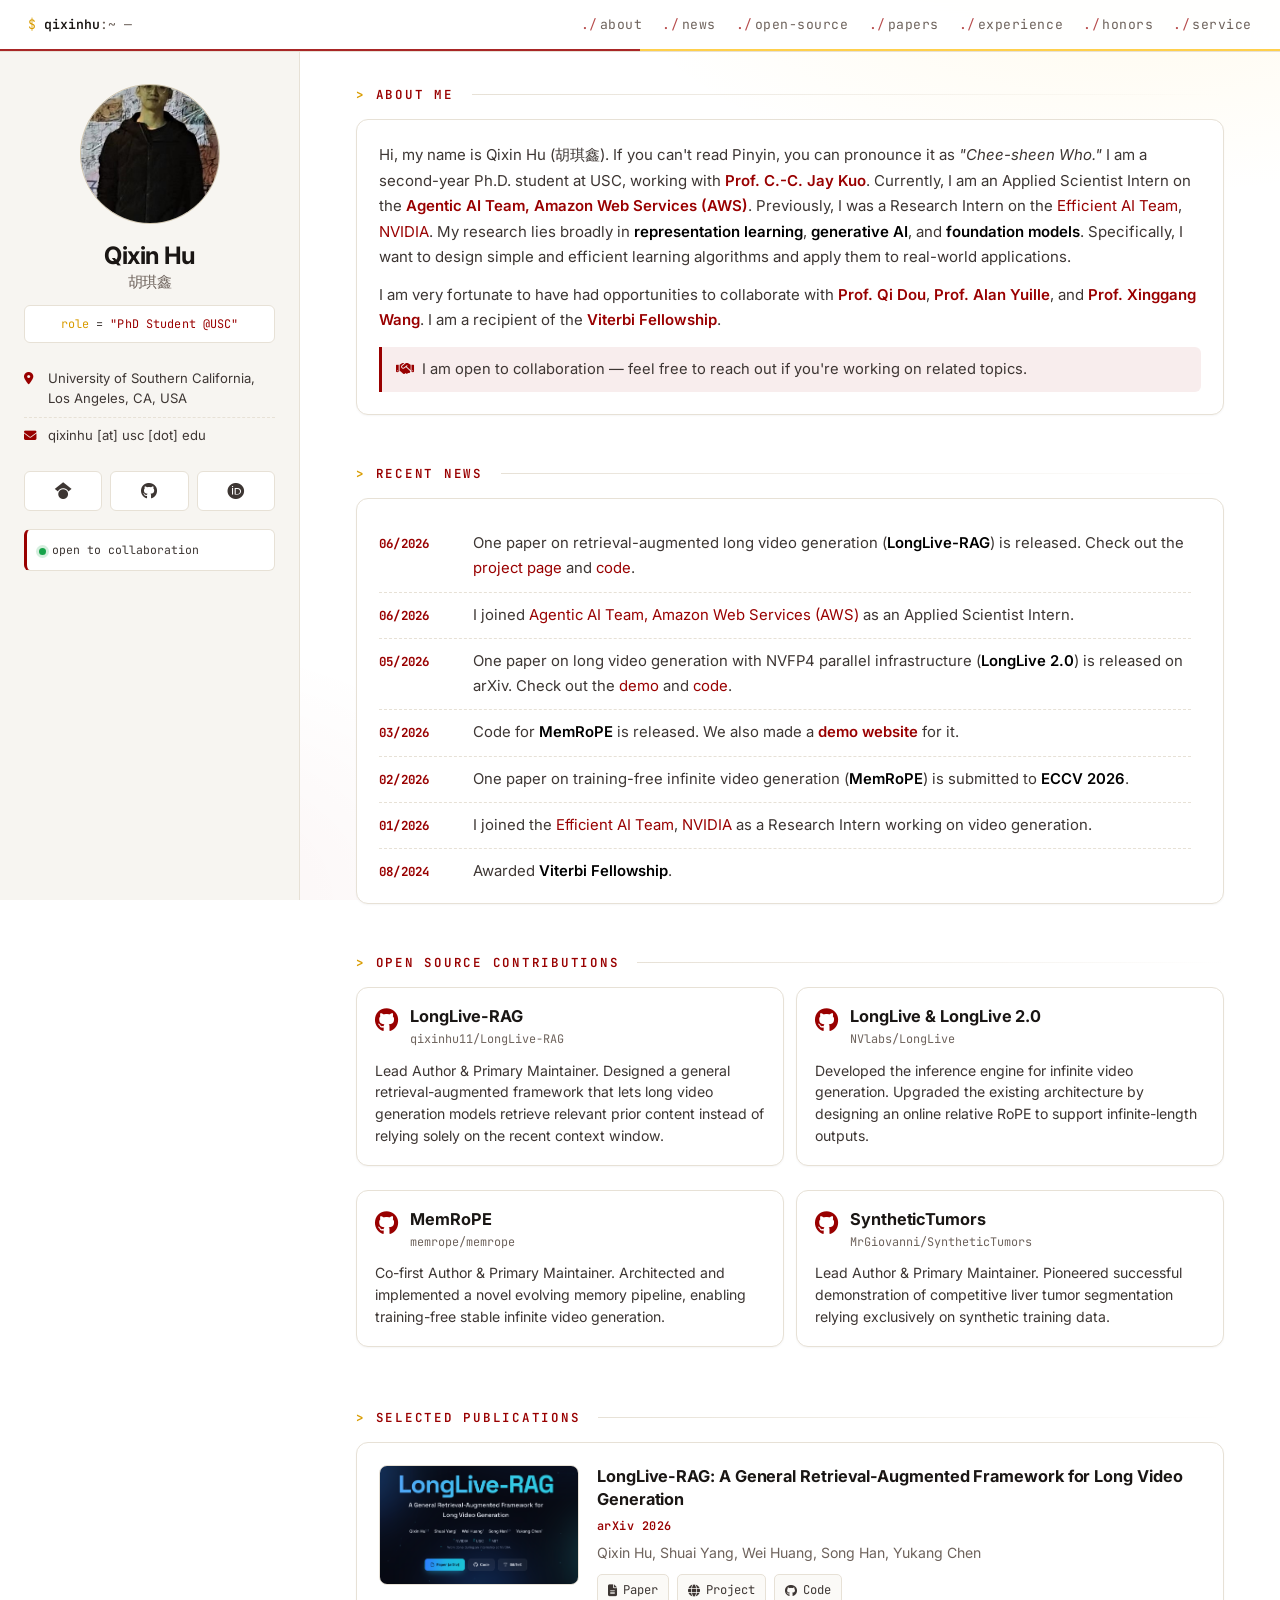
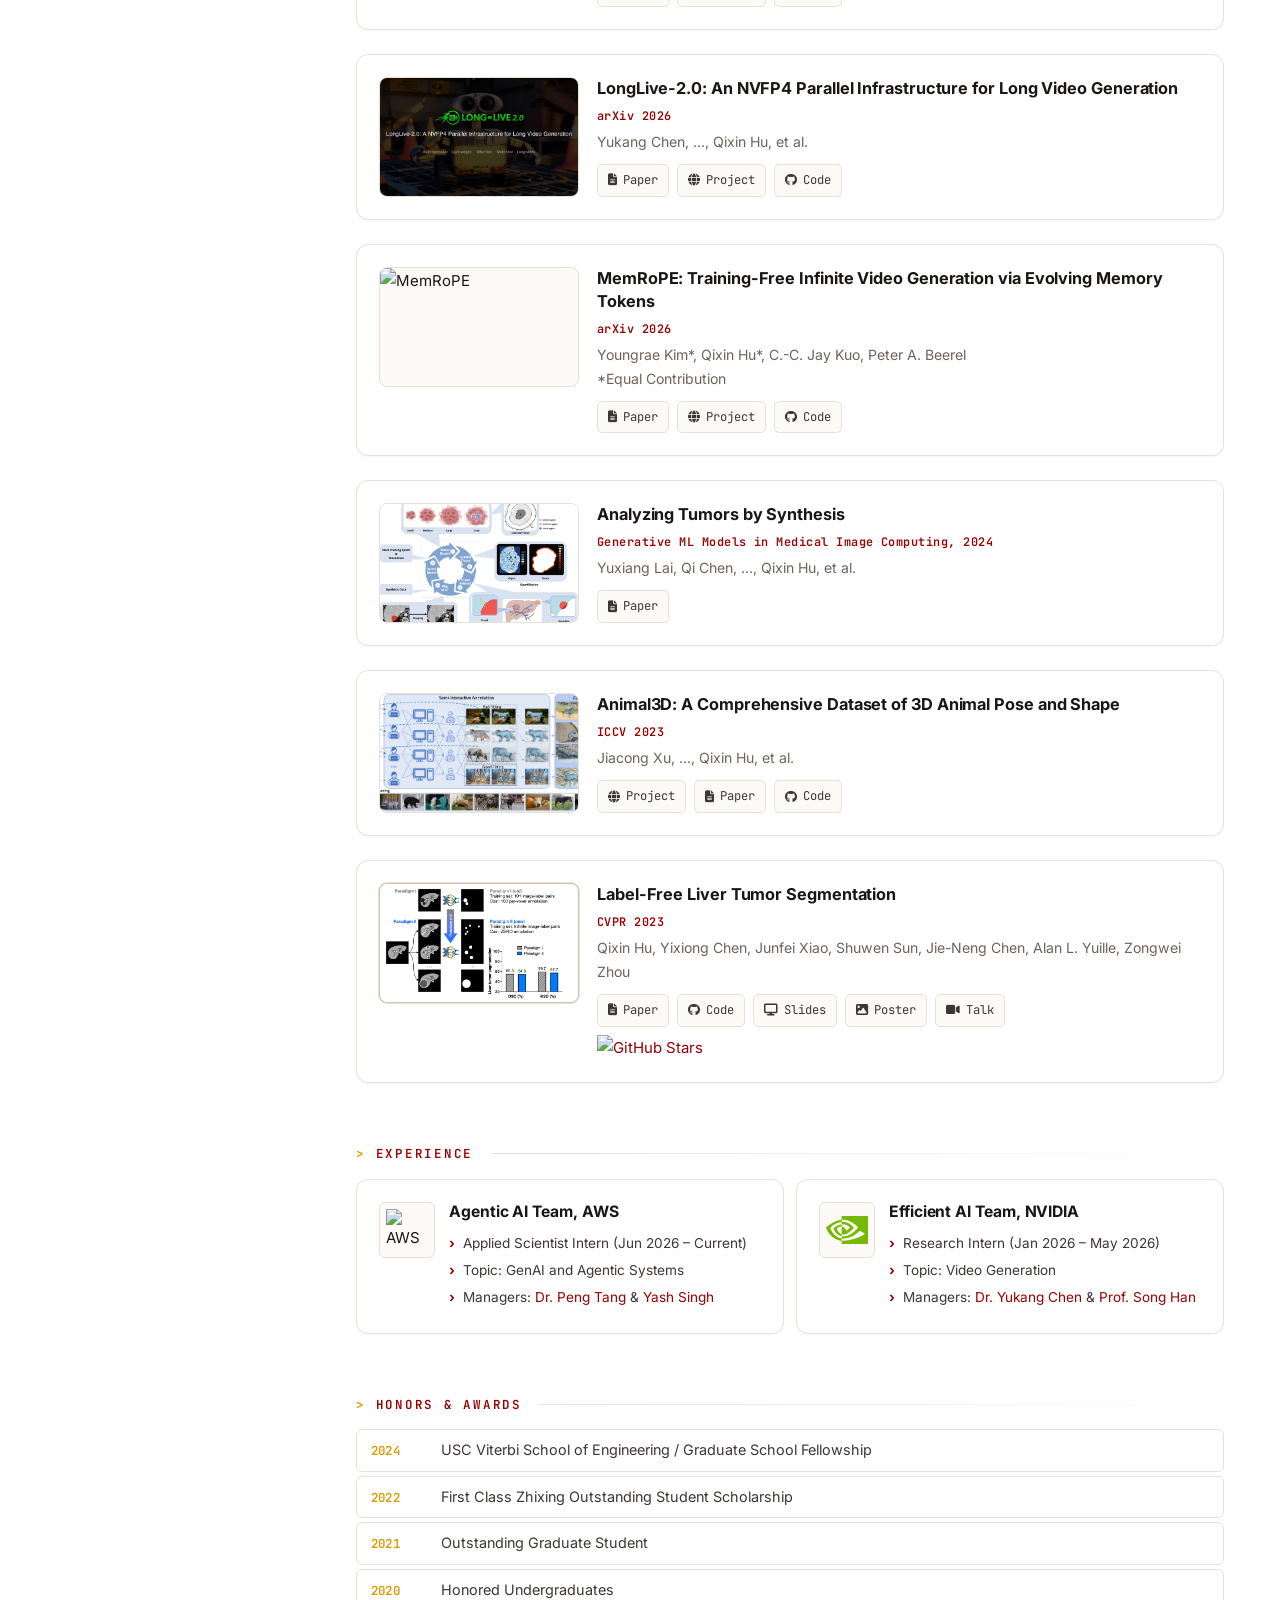
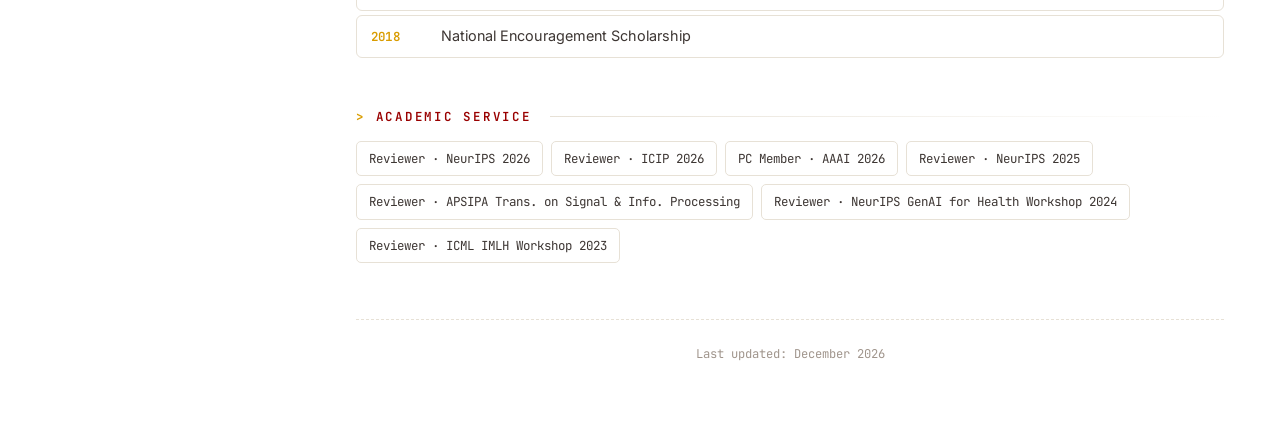
==== commit 9e6fe906: "center sidebar+main on ultrawide and restore AWS team name Shift the sidebar, top nav, and main colu" ====
--- a/index.html
+++ b/index.html
@@ -508,7 +508,7 @@
             </div>
             <div class="exp-info">
               <h4 class="exp-institution">
-                <a href="https://aws.amazon.com/" target="_blank">AWS</a>
+                <a href="https://aws.amazon.com/" target="_blank">Agentic AI Team, AWS</a>
               </h4>
               <ul class="exp-details">
                 <li>Applied Scientist Intern (Jun 2026 – Current)</li>
--- a/assets/css/style.css
+++ b/assets/css/style.css
@@ -37,6 +37,11 @@
   --nav-h:        52px;
   --sidebar-w:    300px;
   --content-max:  900px;
+  /* total visual block = sidebar + padding + content + padding ≈ 1320px.
+     Above this viewport width, shift sidebar+main right to keep the
+     whole layout centered (so the right side doesn't look empty on 4K). */
+  --layout-max:   1320px;
+  --layout-shift: max(0px, calc((100vw - var(--layout-max)) / 2));
 
   --shadow-sm:    0 1px 2px rgba(0,0,0,.04);
   --shadow-md:    0 4px 18px rgba(0,0,0,.06);
@@ -77,7 +82,7 @@
   z-index: 1000;
   display: flex;
   align-items: center;
-  padding: 0 28px;
+  padding: 0 calc(28px + var(--layout-shift));
   background: rgba(255,255,255,.92);
   backdrop-filter: blur(20px);
   -webkit-backdrop-filter: blur(20px);
@@ -125,7 +130,7 @@
    ============================================ */
 .sidebar {
   position: fixed;
-  left: 0;
+  left: var(--layout-shift);
   top: var(--nav-h);
   bottom: 0;
   width: var(--sidebar-w);
@@ -269,7 +274,8 @@
    MAIN
    ============================================ */
 .main {
-  margin-left: var(--sidebar-w);
+  margin-left: calc(var(--sidebar-w) + var(--layout-shift));
+  margin-right: var(--layout-shift);
   padding: calc(var(--nav-h) + 32px) 56px 64px;
 }
 .container-inner {
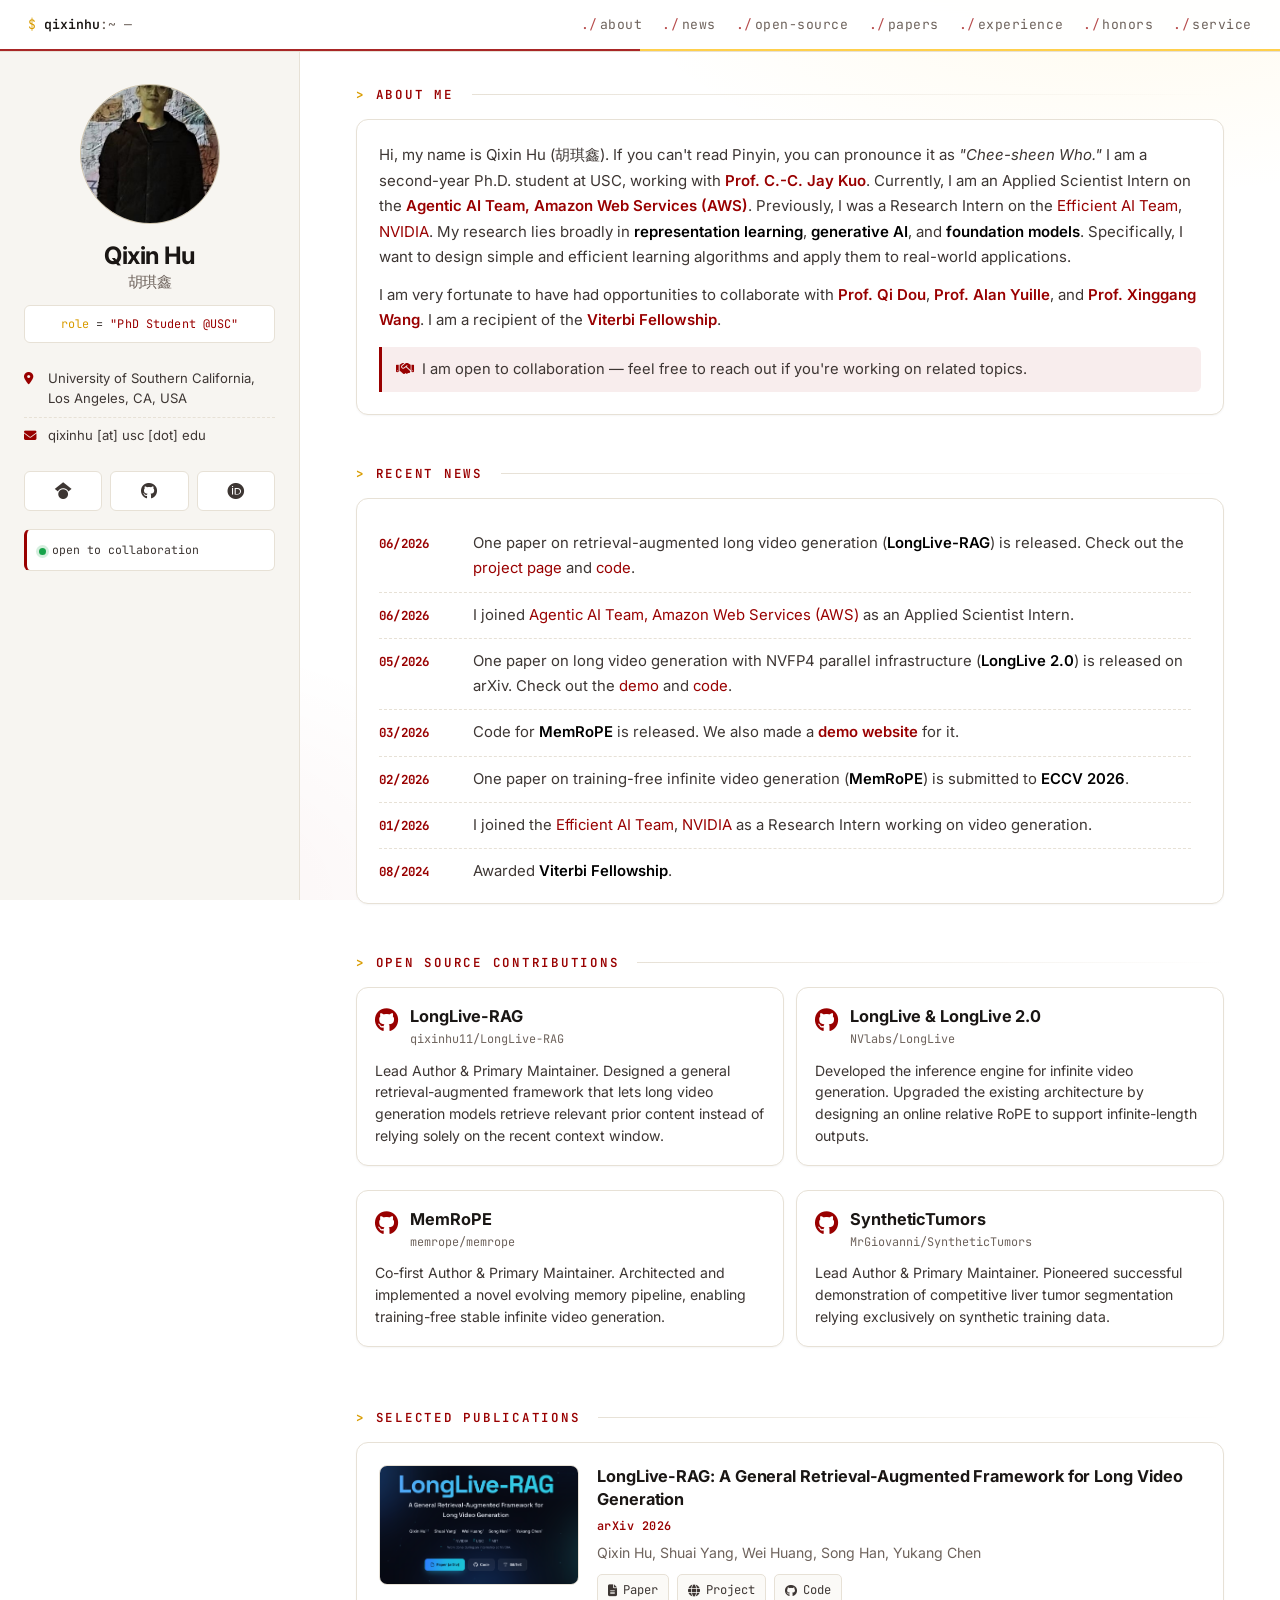
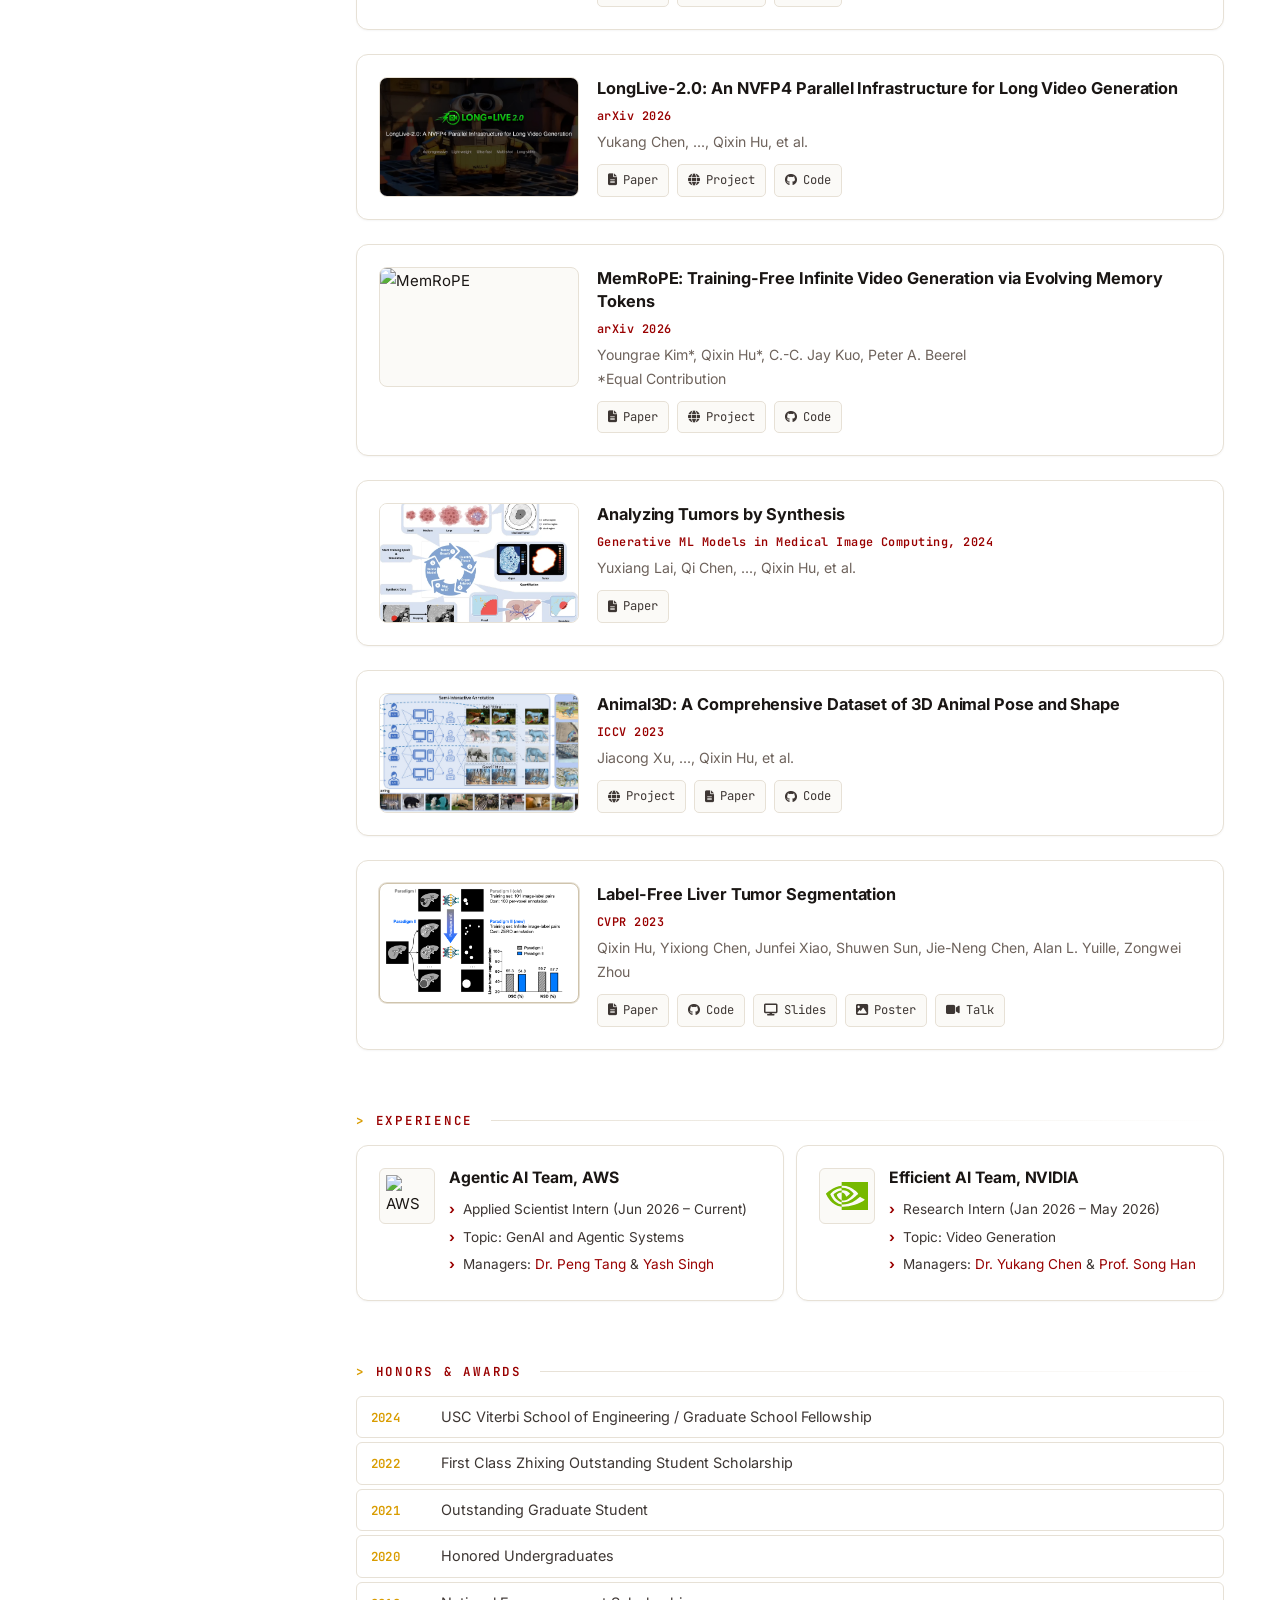
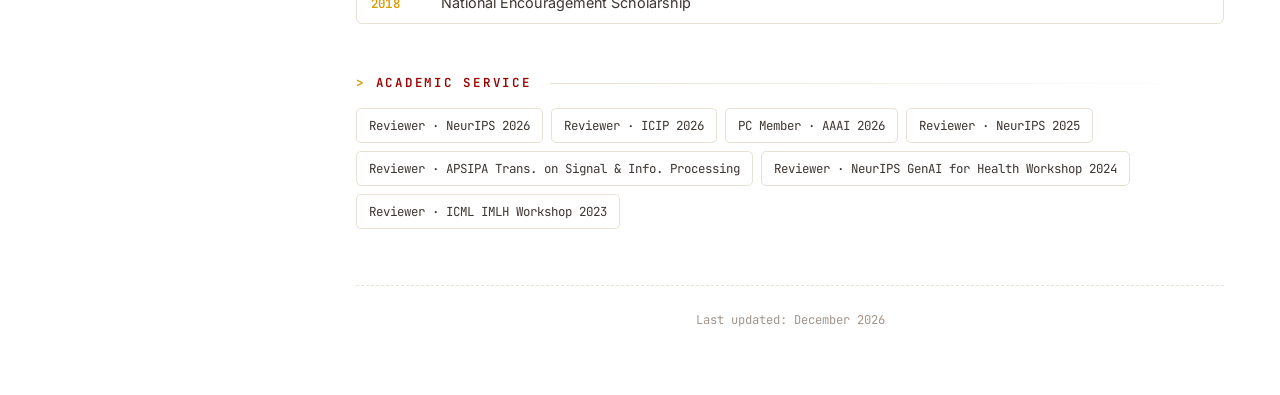
==== commit 993bf7b4: "drop GitHub stars badge from Label-Free Liver Tumor entry Co-Authored-By: Claude Opus 4.7 (1M contex" ====
--- a/index.html
+++ b/index.html
@@ -433,12 +433,6 @@
                 <a class="pub-link" href="https://www.youtube.com/watch?v=bJpI9tCTsuA" target="_blank"><i
                     class="fa-solid fa-video"></i> Talk</a>
               </div>
-              <div class="pub-stars" style="margin-top: 8px;">
-                <a href="https://github.com/MrGiovanni/SyntheticTumors">
-                  <img src="https://img.shields.io/github/stars/MrGiovanni/SyntheticTumors.svg?logo=github&label=Stars"
-                    alt="GitHub Stars">
-                </a>
-              </div>
             </div>
           </div>
         </div>
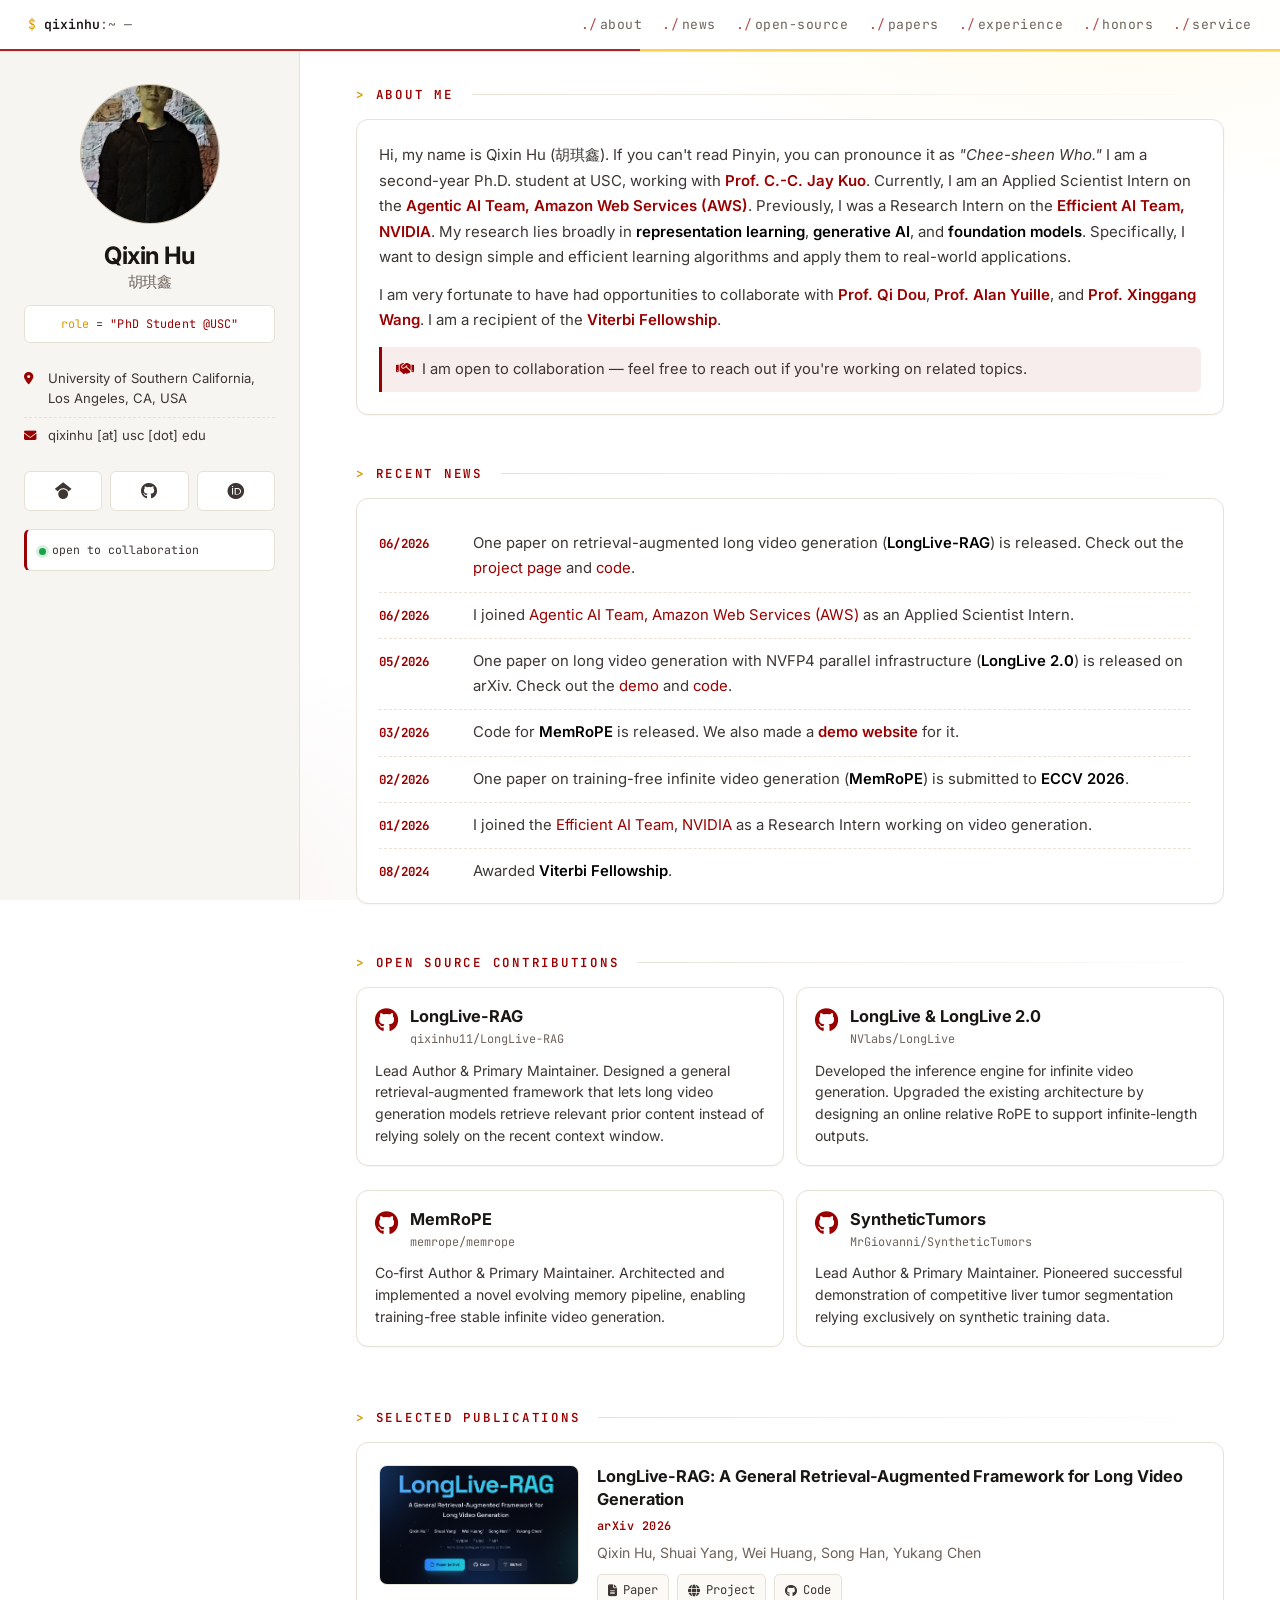
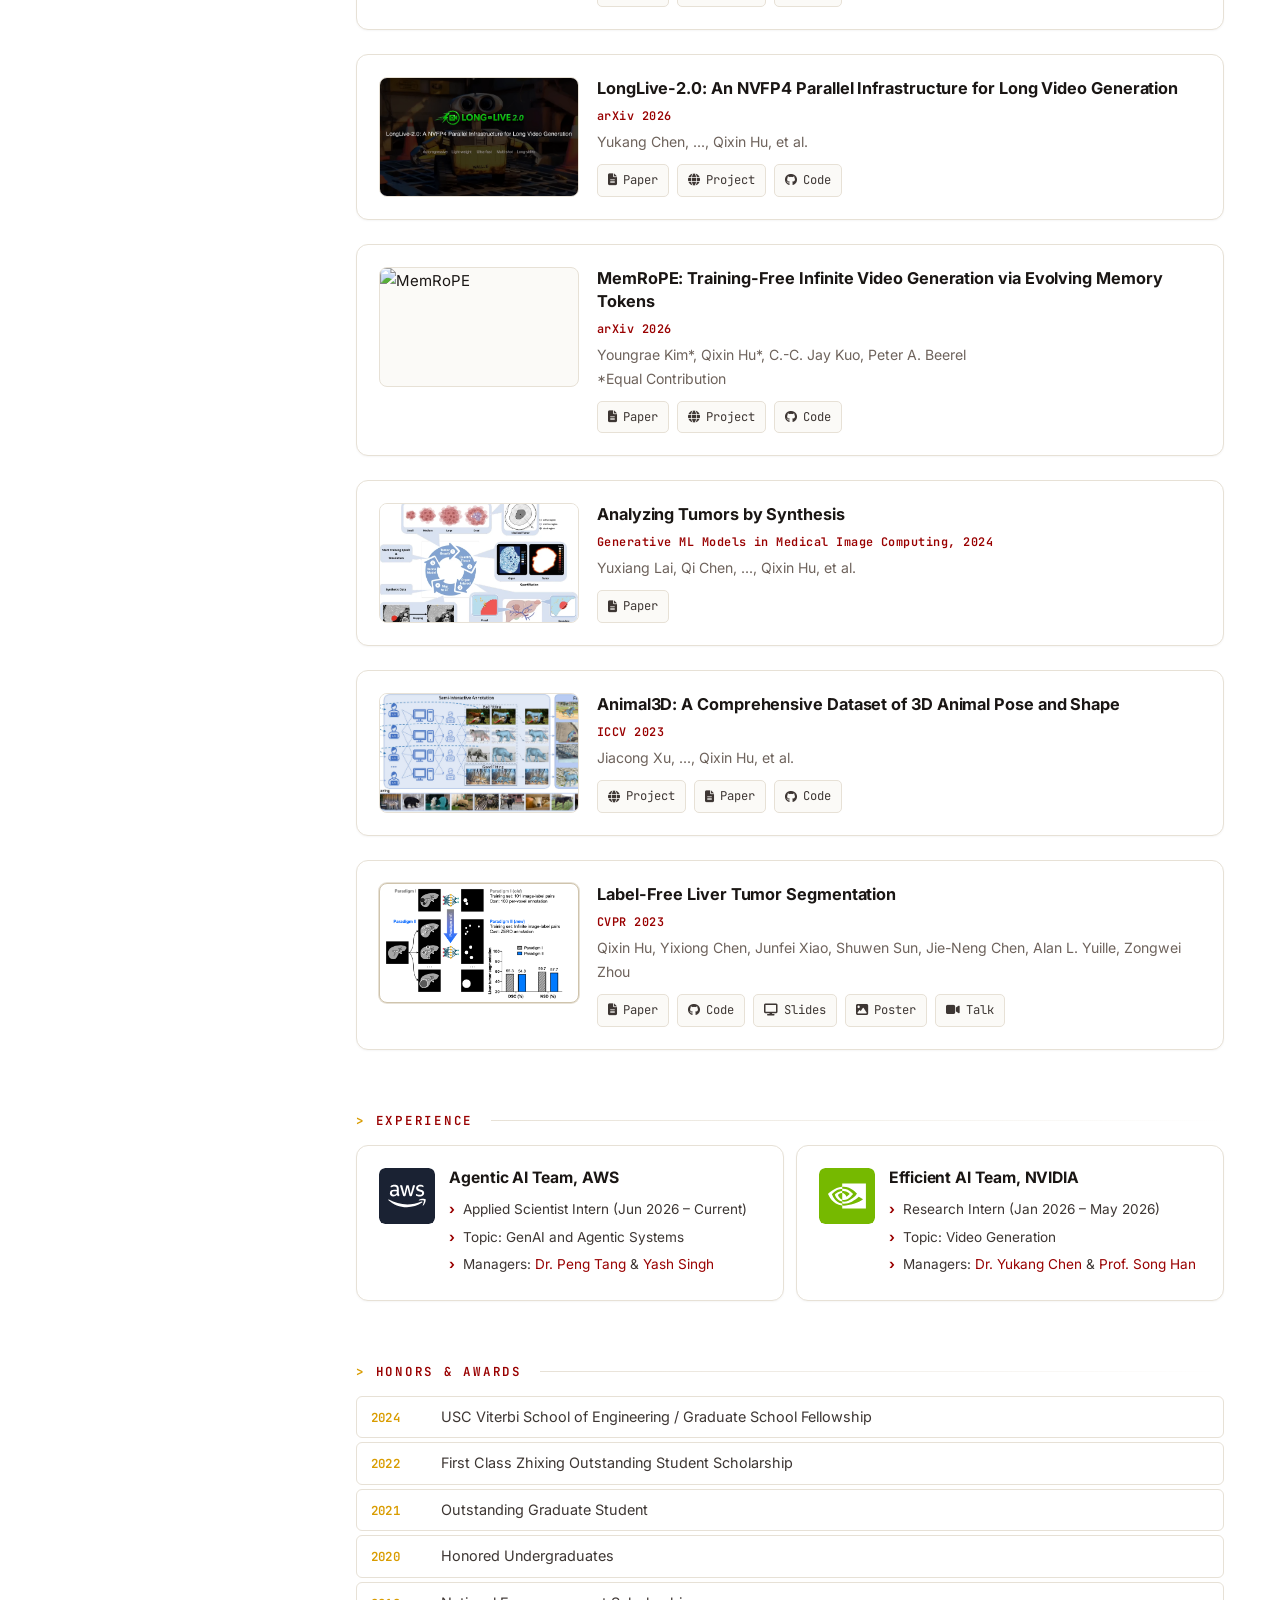
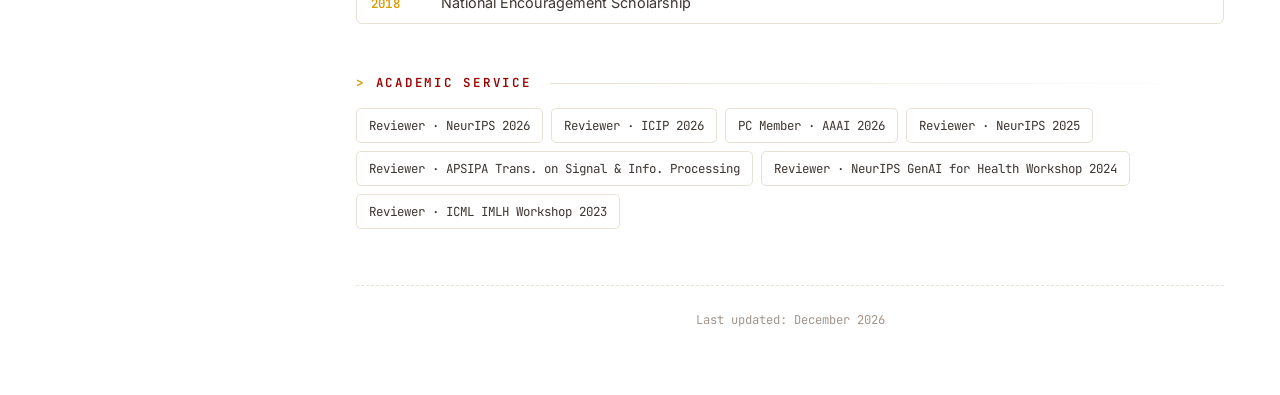
==== commit 5c43345b: "re-bold AWS/NVIDIA mentions in About, single link for NVIDIA team Co-Authored-By: Claude Opus 4.7 (1" ====
--- a/index.html
+++ b/index.html
@@ -81,8 +81,8 @@
               Kuo</a></strong>.
           Currently, I am an Applied Scientist Intern on the <strong><a href="https://aws.amazon.com/"
               target="_blank">Agentic AI Team, Amazon Web Services (AWS)</a></strong>.
-          Previously, I was a Research Intern on the <a href="https://research.nvidia.com/labs/eai/"
-            target="_blank">Efficient AI Team</a>, <a href="https://www.nvidia.com/" target="_blank">NVIDIA</a>.
+          Previously, I was a Research Intern on the <strong><a href="https://research.nvidia.com/labs/eai/"
+              target="_blank">Efficient AI Team, NVIDIA</a></strong>.
           My research lies broadly in <strong>representation learning</strong>, <strong>generative AI</strong>, and
           <strong>foundation models</strong>.
           Specifically, I want to design simple and efficient learning algorithms and apply them to real-world
--- a/assets/css/style.css
+++ b/assets/css/style.css
@@ -555,17 +555,19 @@
   flex: 0 0 56px;
   height: 56px;
   border-radius: var(--radius-sm);
-  background: var(--panel-2);
-  border: 1px solid var(--border);
-  padding: 6px;
+  background: transparent;
+  border: none;
+  padding: 0;
+  overflow: hidden;
   display: flex;
   align-items: center;
   justify-content: center;
 }
 .exp-logo img {
-  max-width: 100%;
-  max-height: 100%;
-  object-fit: contain;
+  width: 100%;
+  height: 100%;
+  object-fit: cover;
+  display: block;
 }
 .exp-info { flex: 1; min-width: 0; }
 .exp-institution {
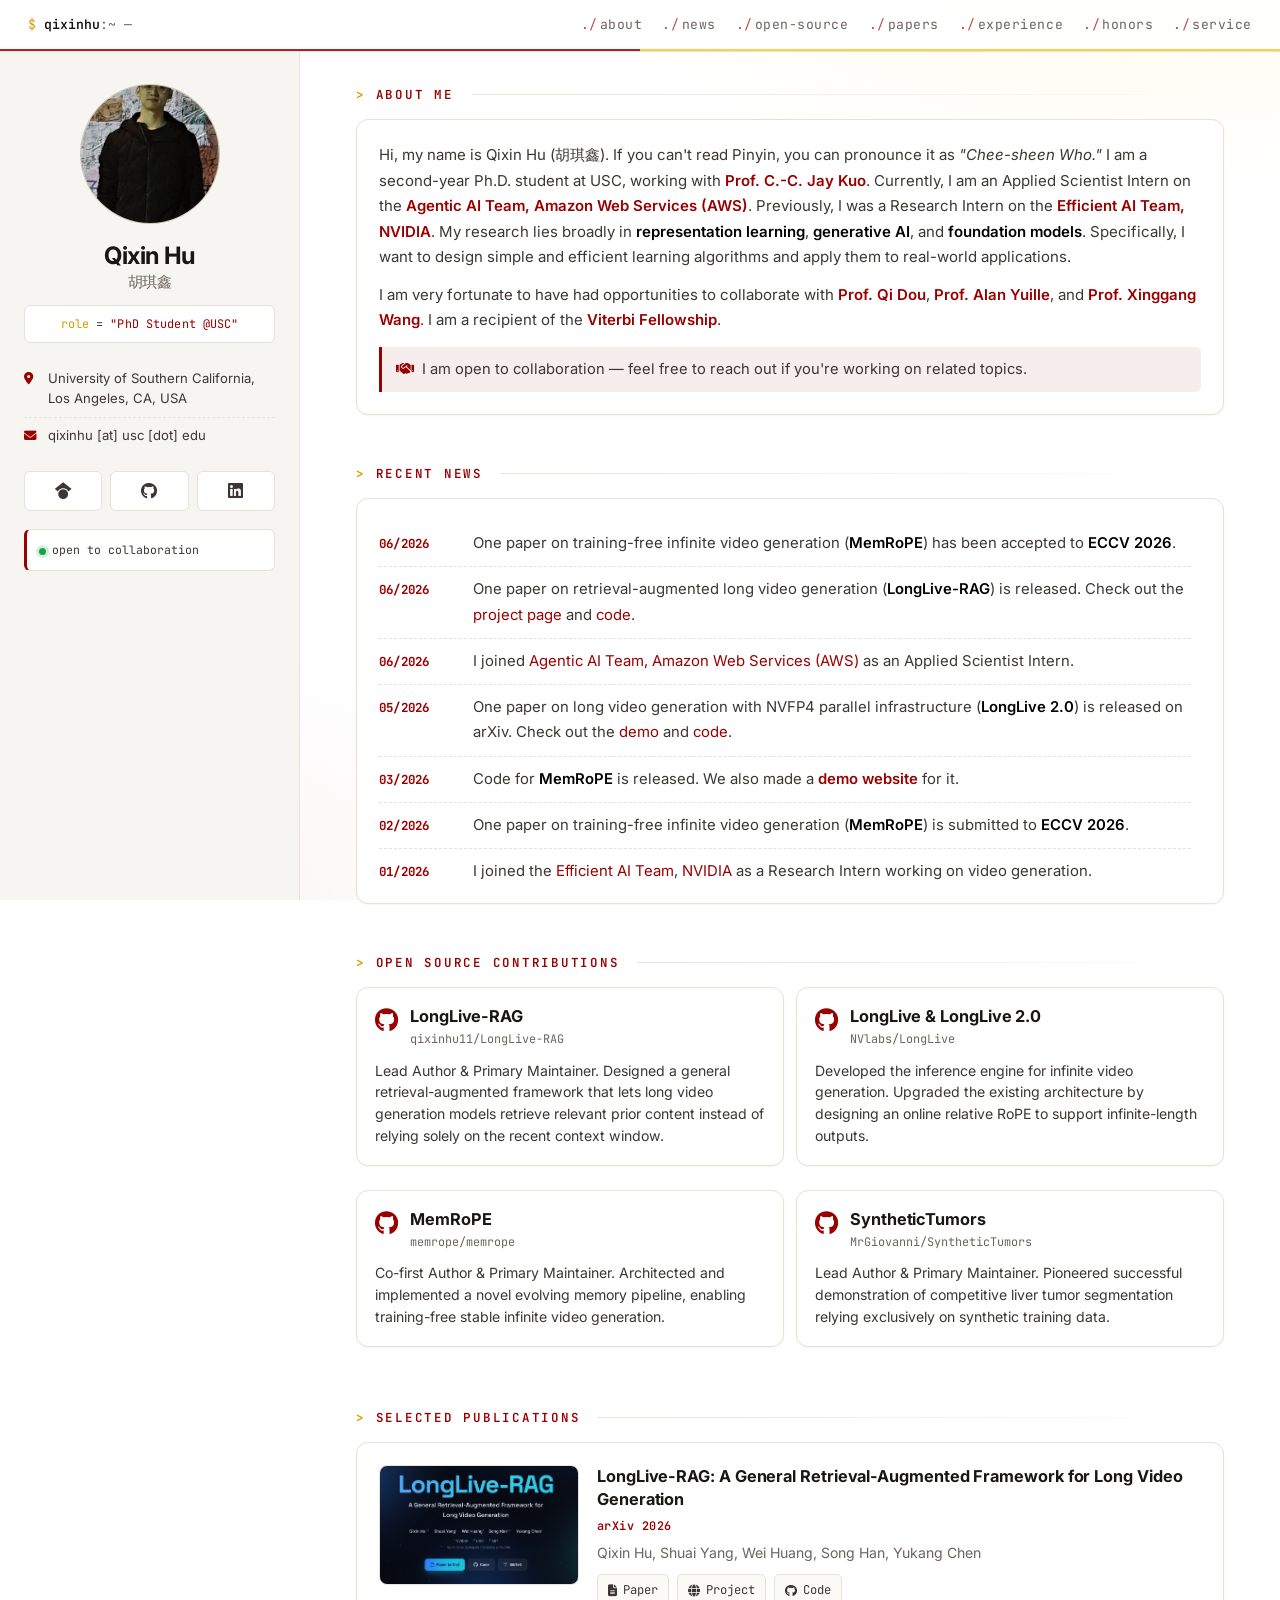
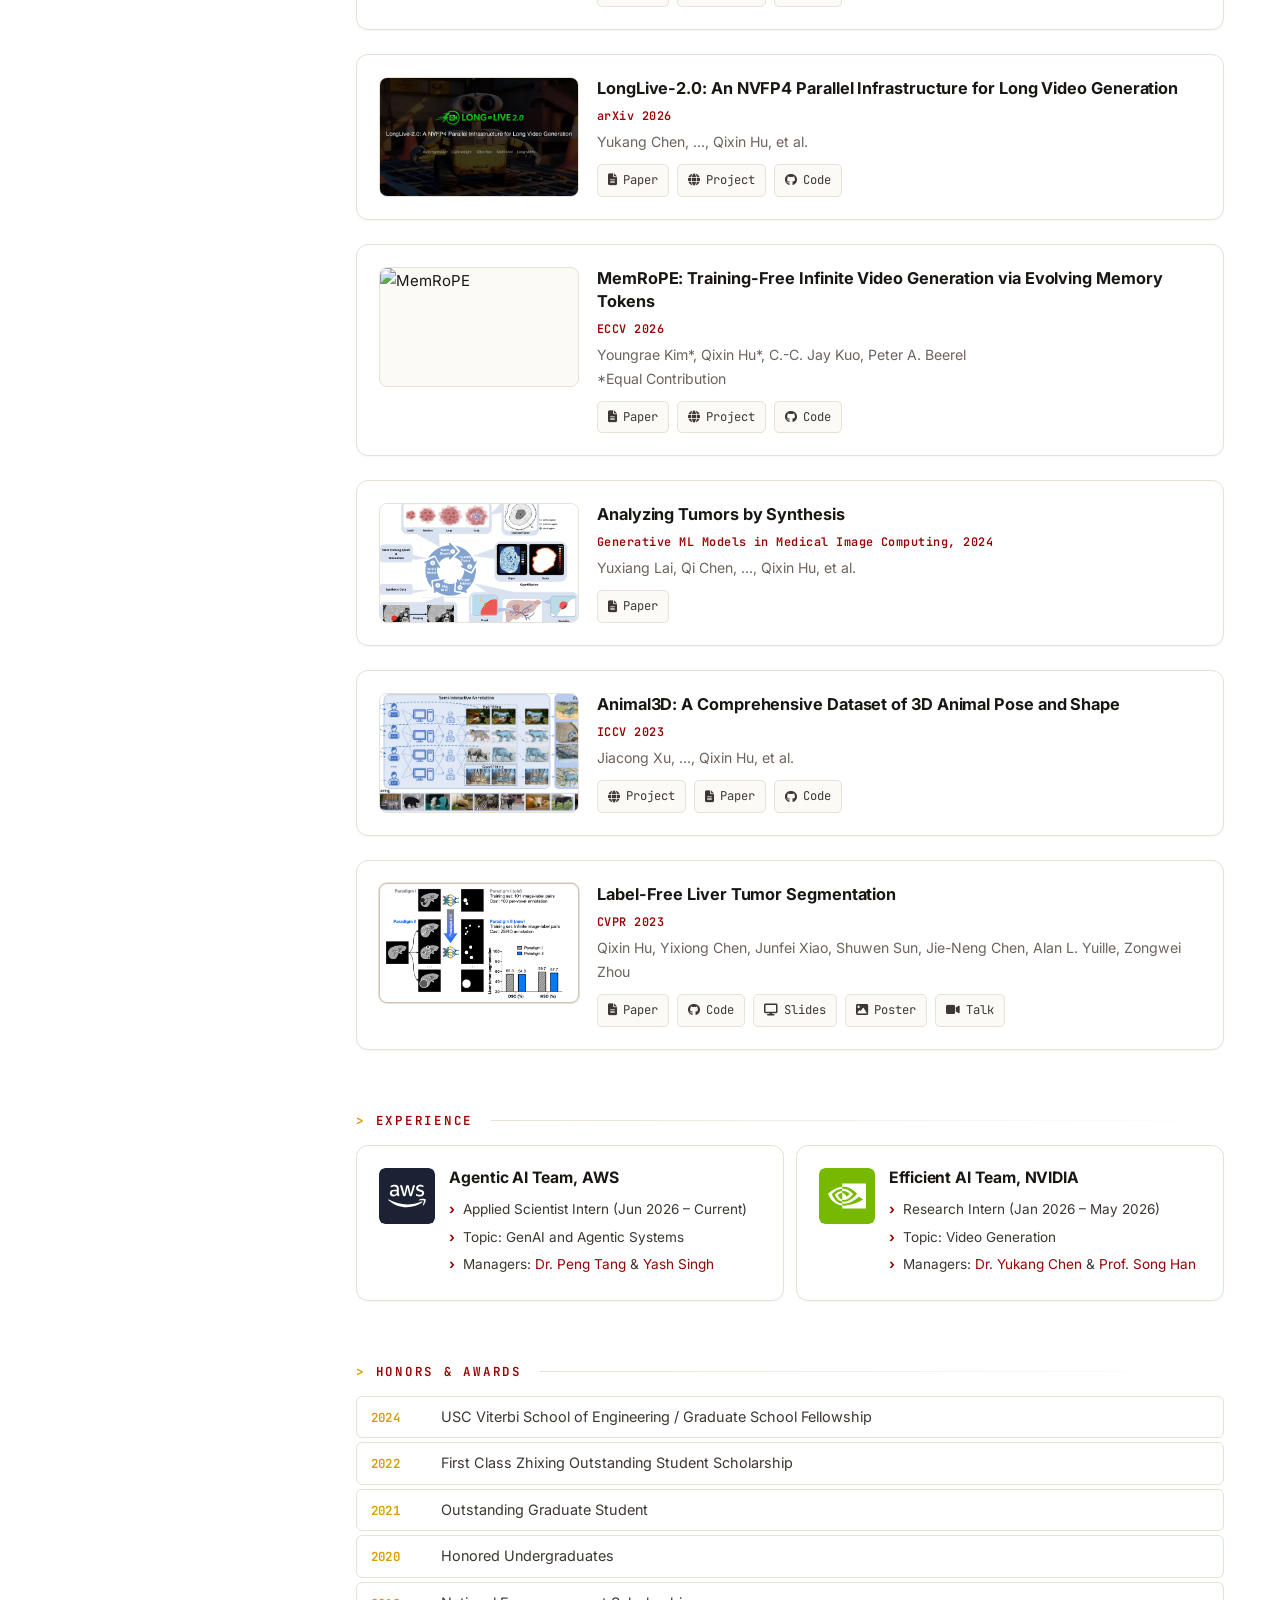
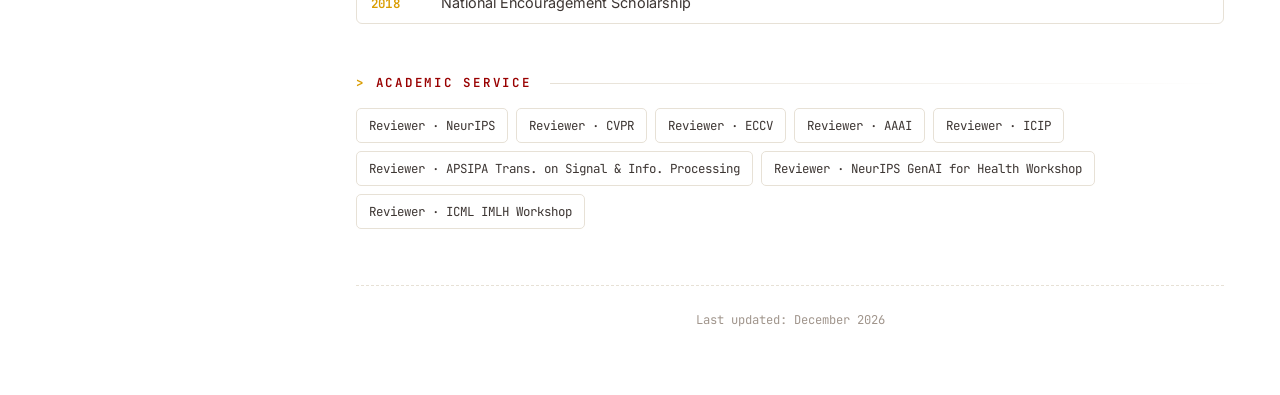
==== commit 9e904e0c: "modify the eccv" ====
--- a/index.html
+++ b/index.html
@@ -59,8 +59,8 @@
       <a href="https://scholar.google.com/citations?user=EqD5GP8AAAAJ&hl=zh-CN&oi=ao" target="_blank"
         title="Google Scholar"><i class="fa-brands fa-google-scholar"></i></a>
       <a href="https://github.com/qixinhu11" target="_blank" title="GitHub"><i class="fa-brands fa-github"></i></a>
-      <a href="https://orcid.org/0000-0002-7374-2000" target="_blank" title="ORCID"><i
-          class="fa-brands fa-orcid"></i></a>
+      <a href="https://www.linkedin.com/in/qixin-hu-471634321/" target="_blank" title="LinkedIn"><i
+          class="fa-brands fa-linkedin"></i></a>
     </div>
 
     <div class="id-status"><span class="dot"></span>open to collaboration</div>
@@ -111,6 +111,11 @@
         <div class="news-list stagger">
           <div class="news-item">
             <span class="news-date">06/2026</span>
+            <span class="news-content">One paper on training-free infinite video generation (<strong>MemRoPE</strong>)
+              has been accepted to <strong>ECCV 2026</strong>.</span>
+          </div>
+          <div class="news-item">
+            <span class="news-date">06/2026</span>
             <span class="news-content">One paper on retrieval-augmented long video generation
               (<strong>LongLive-RAG</strong>) is released. Check out the
               <a href="https://longlive-rag.github.io/" target="_blank">project page</a> and
@@ -292,7 +297,7 @@
             </div>
             <div class="pub-info">
               <h3 class="pub-title">MemRoPE: Training-Free Infinite Video Generation via Evolving Memory Tokens</h3>
-              <p class="pub-venue">arXiv 2026</p>
+              <p class="pub-venue">ECCV 2026</p>
               <p class="pub-authors">Youngrae Kim*, Qixin Hu*, C.-C. Jay Kuo, Peter A. Beerel<br>*Equal
                 Contribution</p>
               <div class="pub-links">
@@ -616,13 +621,14 @@
     <section id="service" class="fade-in">
       <h2 class="section-title">Academic Service</h2>
       <div class="service-tags stagger">
-        <span class="service-tag">Reviewer · NeurIPS 2026</span>
-        <span class="service-tag">Reviewer · ICIP 2026</span>
-        <span class="service-tag">PC Member · AAAI 2026</span>
-        <span class="service-tag">Reviewer · NeurIPS 2025</span>
+        <span class="service-tag">Reviewer · NeurIPS</span>
+        <span class="service-tag">Reviewer · CVPR</span>
+        <span class="service-tag">Reviewer · ECCV</span>
+        <span class="service-tag">Reviewer · AAAI</span>
+        <span class="service-tag">Reviewer · ICIP</span>
         <span class="service-tag">Reviewer · APSIPA Trans. on Signal & Info. Processing</span>
-        <span class="service-tag">Reviewer · NeurIPS GenAI for Health Workshop 2024</span>
-        <span class="service-tag">Reviewer · ICML IMLH Workshop 2023</span>
+        <span class="service-tag">Reviewer · NeurIPS GenAI for Health Workshop</span>
+        <span class="service-tag">Reviewer · ICML IMLH Workshop</span>
       </div>
     </section>
 
@@ -655,4 +661,4 @@
 
 </body>
 
-</html>+</html>
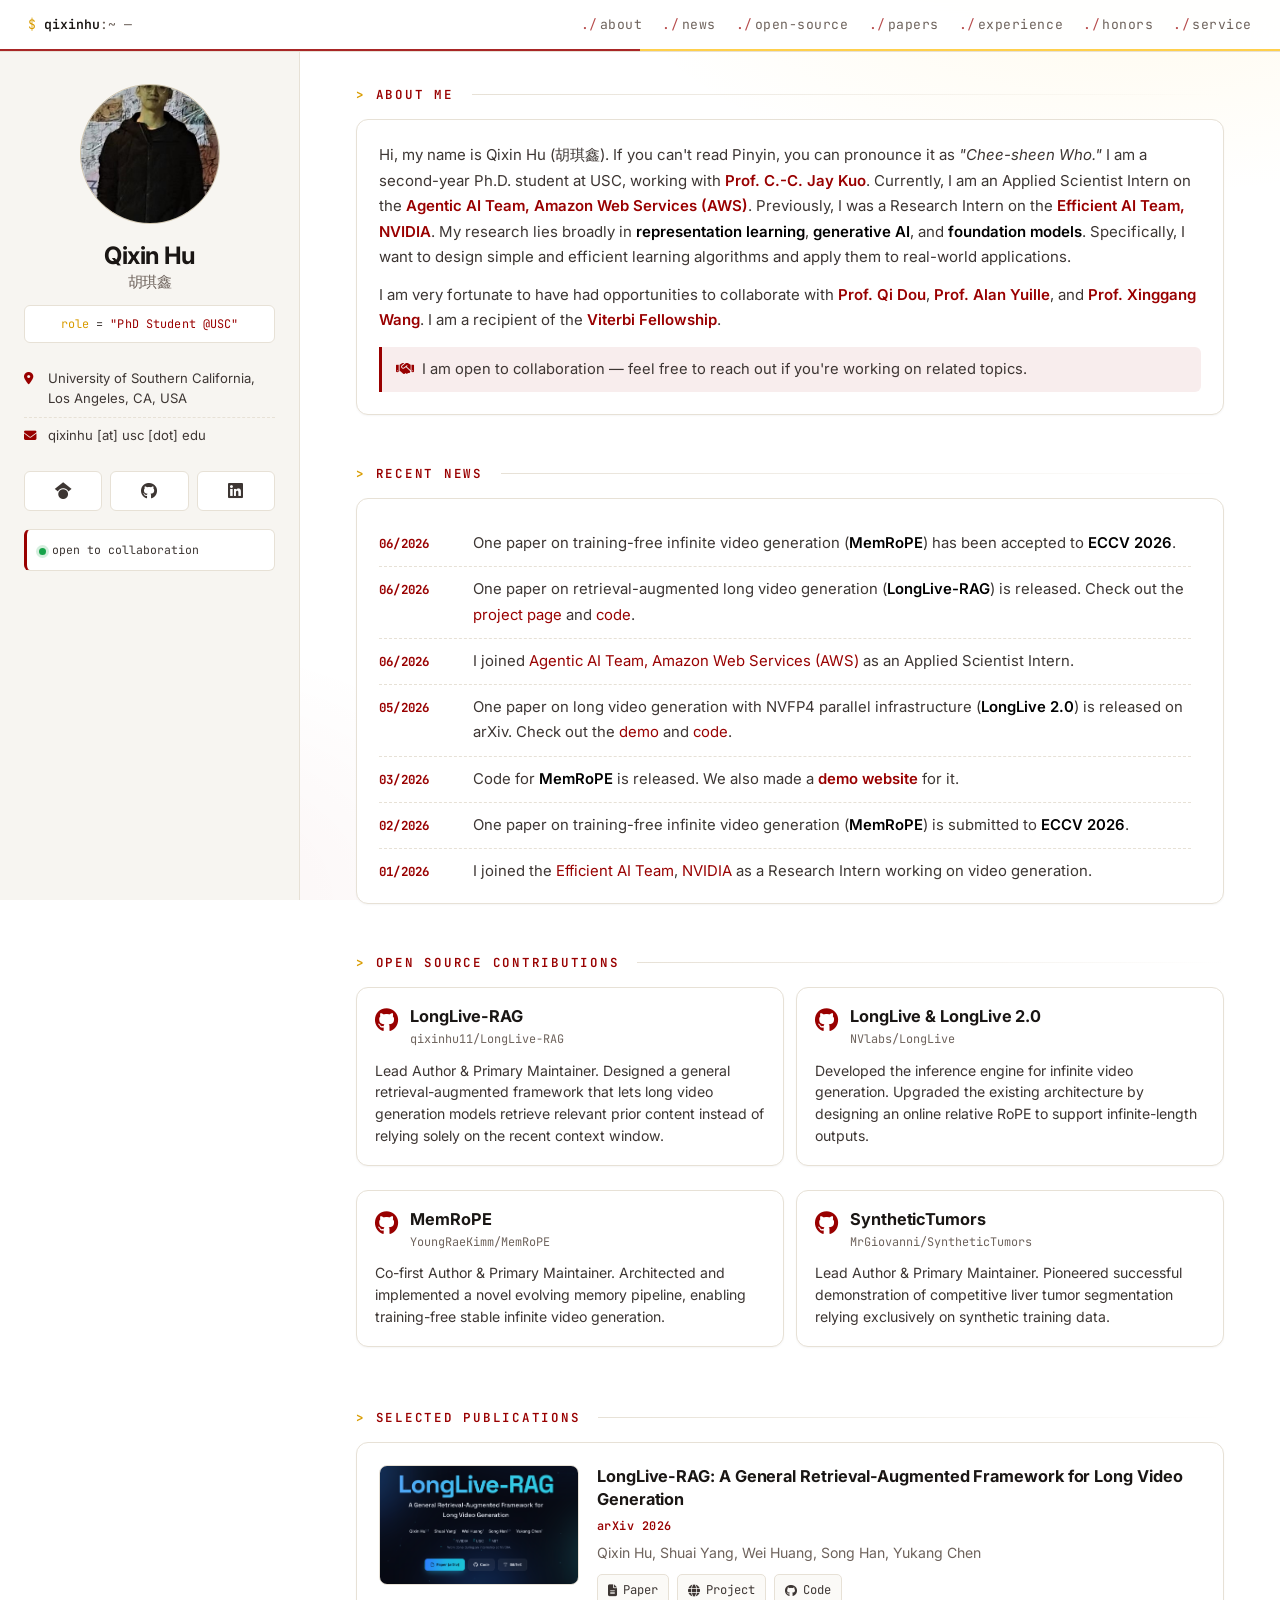
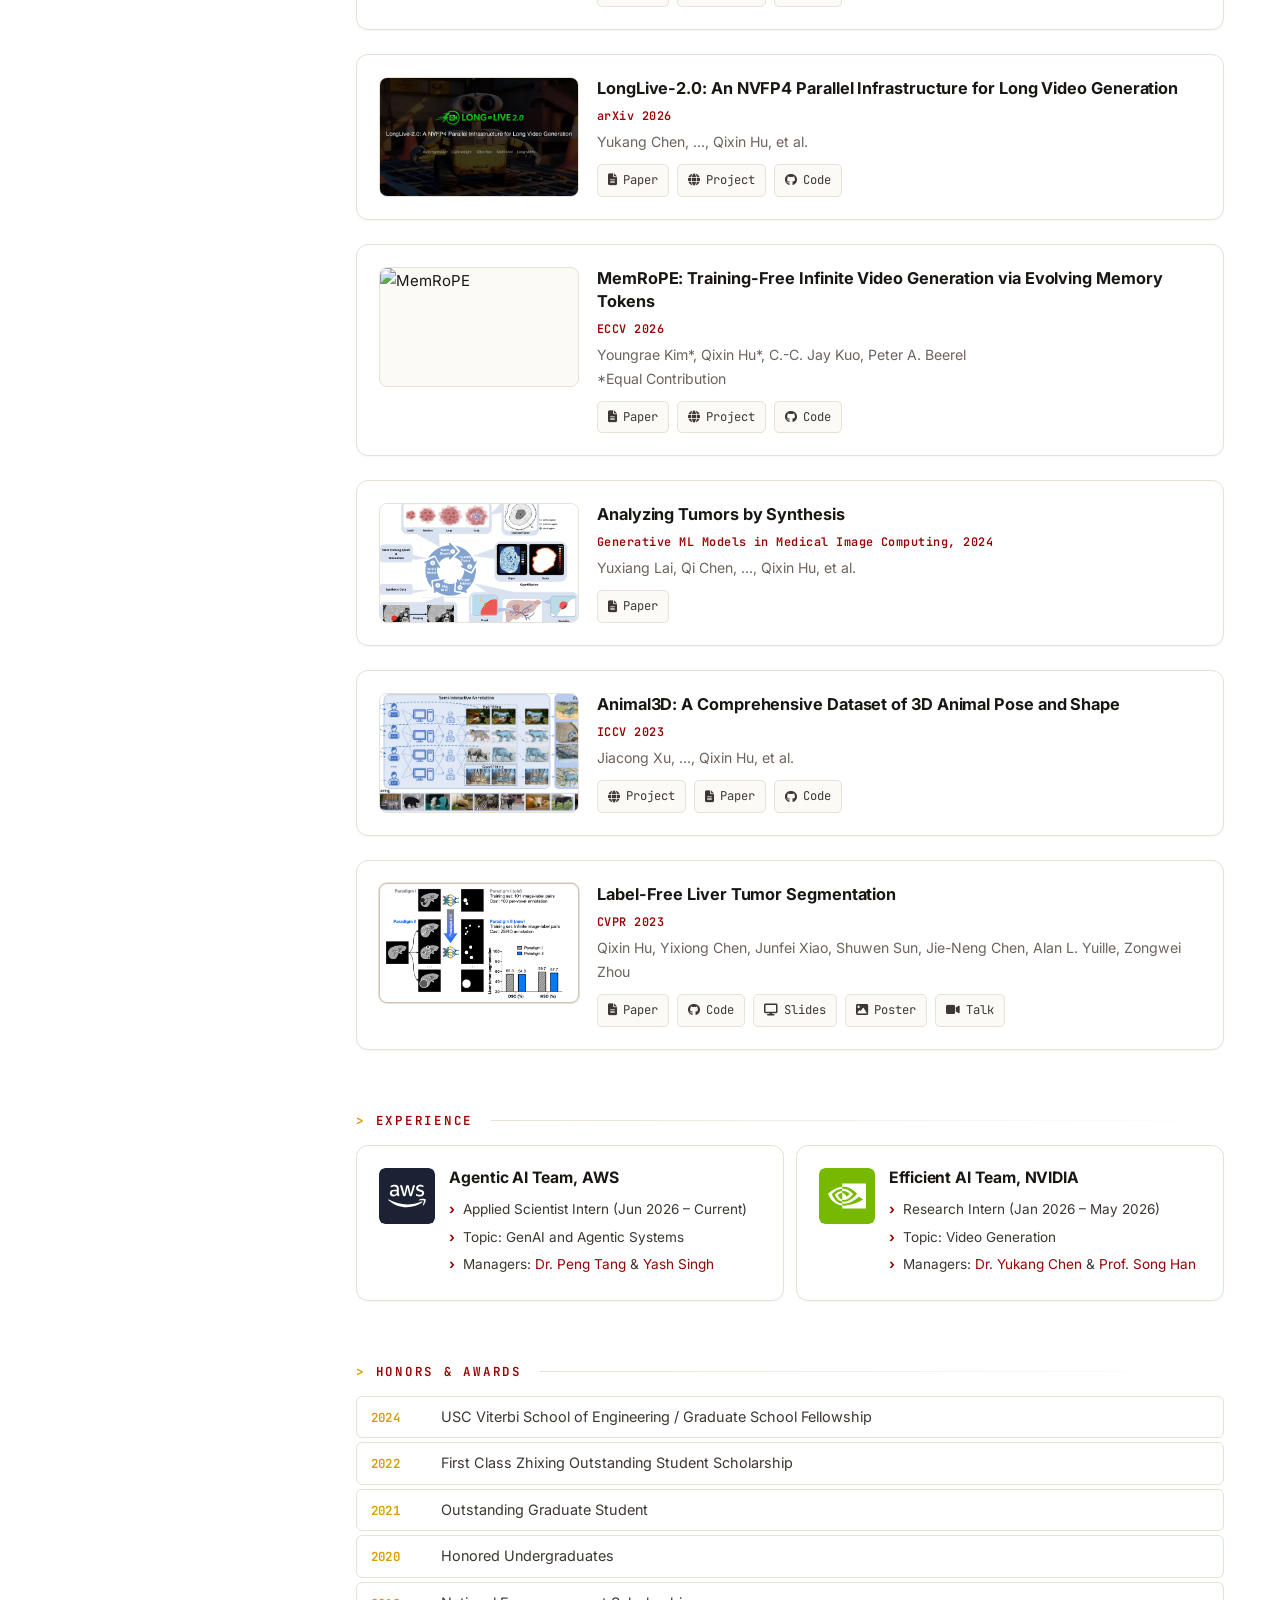
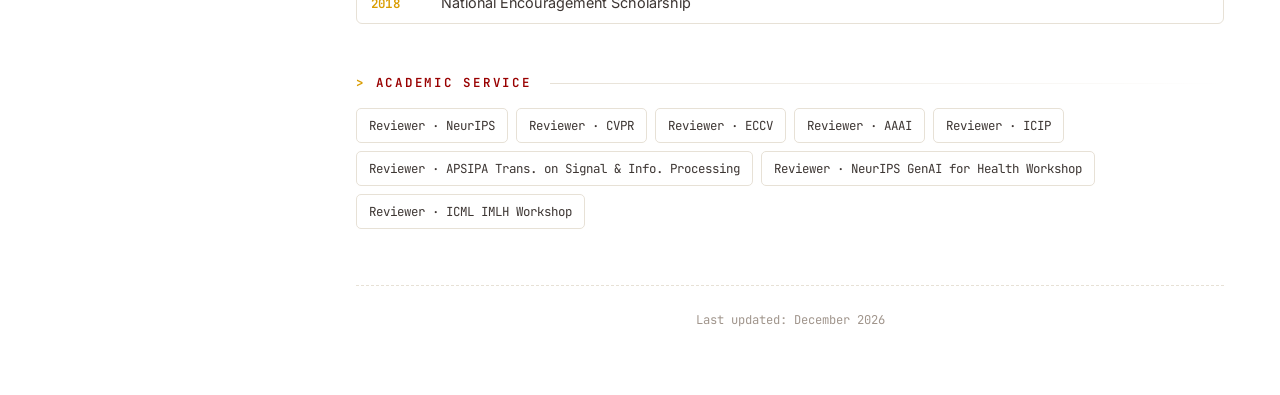
==== commit faf743c5: "change opensourse one" ====
--- a/index.html
+++ b/index.html
@@ -214,7 +214,7 @@
             <div>
               <div class="oss-name"><a href="https://memrope.github.io" target="_blank">MemRoPE</a></div>
               <div class="oss-repo"><a href="https://github.com/YoungRaeKimm/MemRoPE"
-                  target="_blank">memrope/memrope</a>
+                  target="_blank">YoungRaeKimm/MemRoPE</a>
               </div>
             </div>
           </div>
